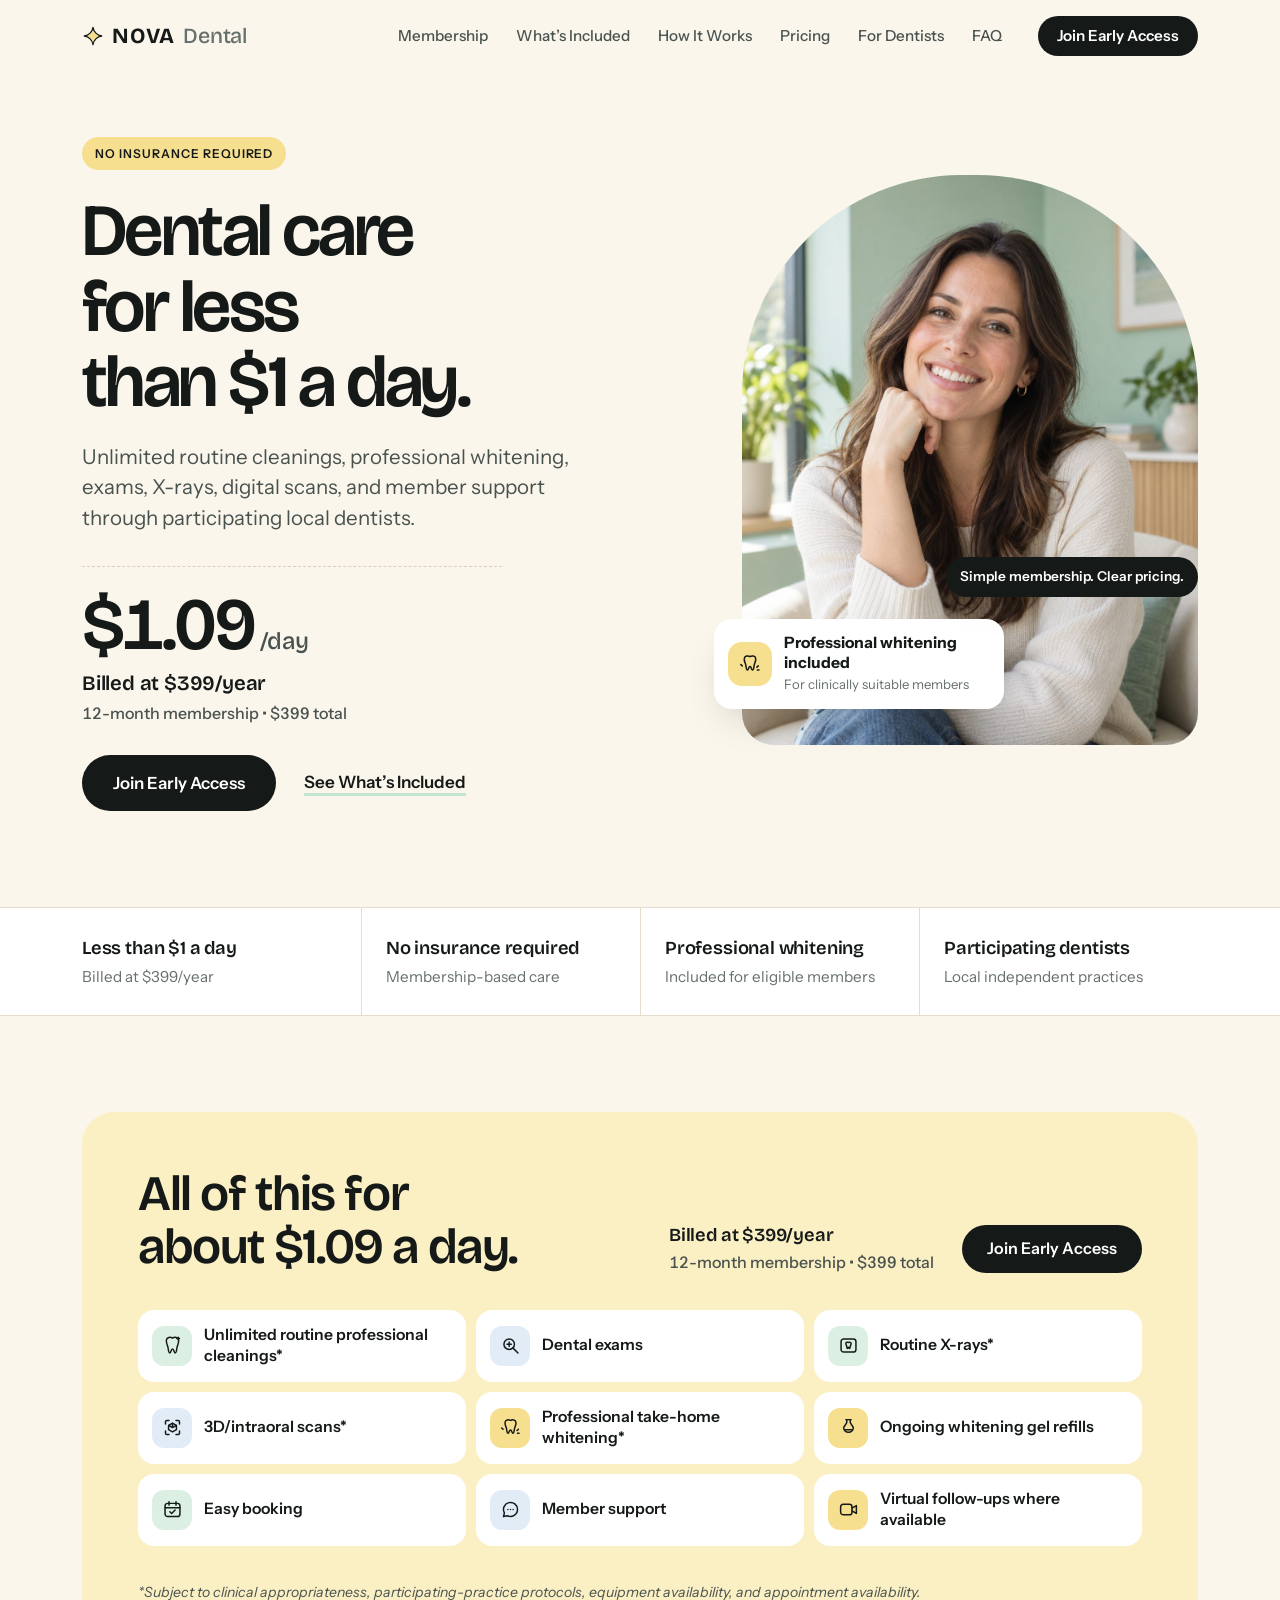
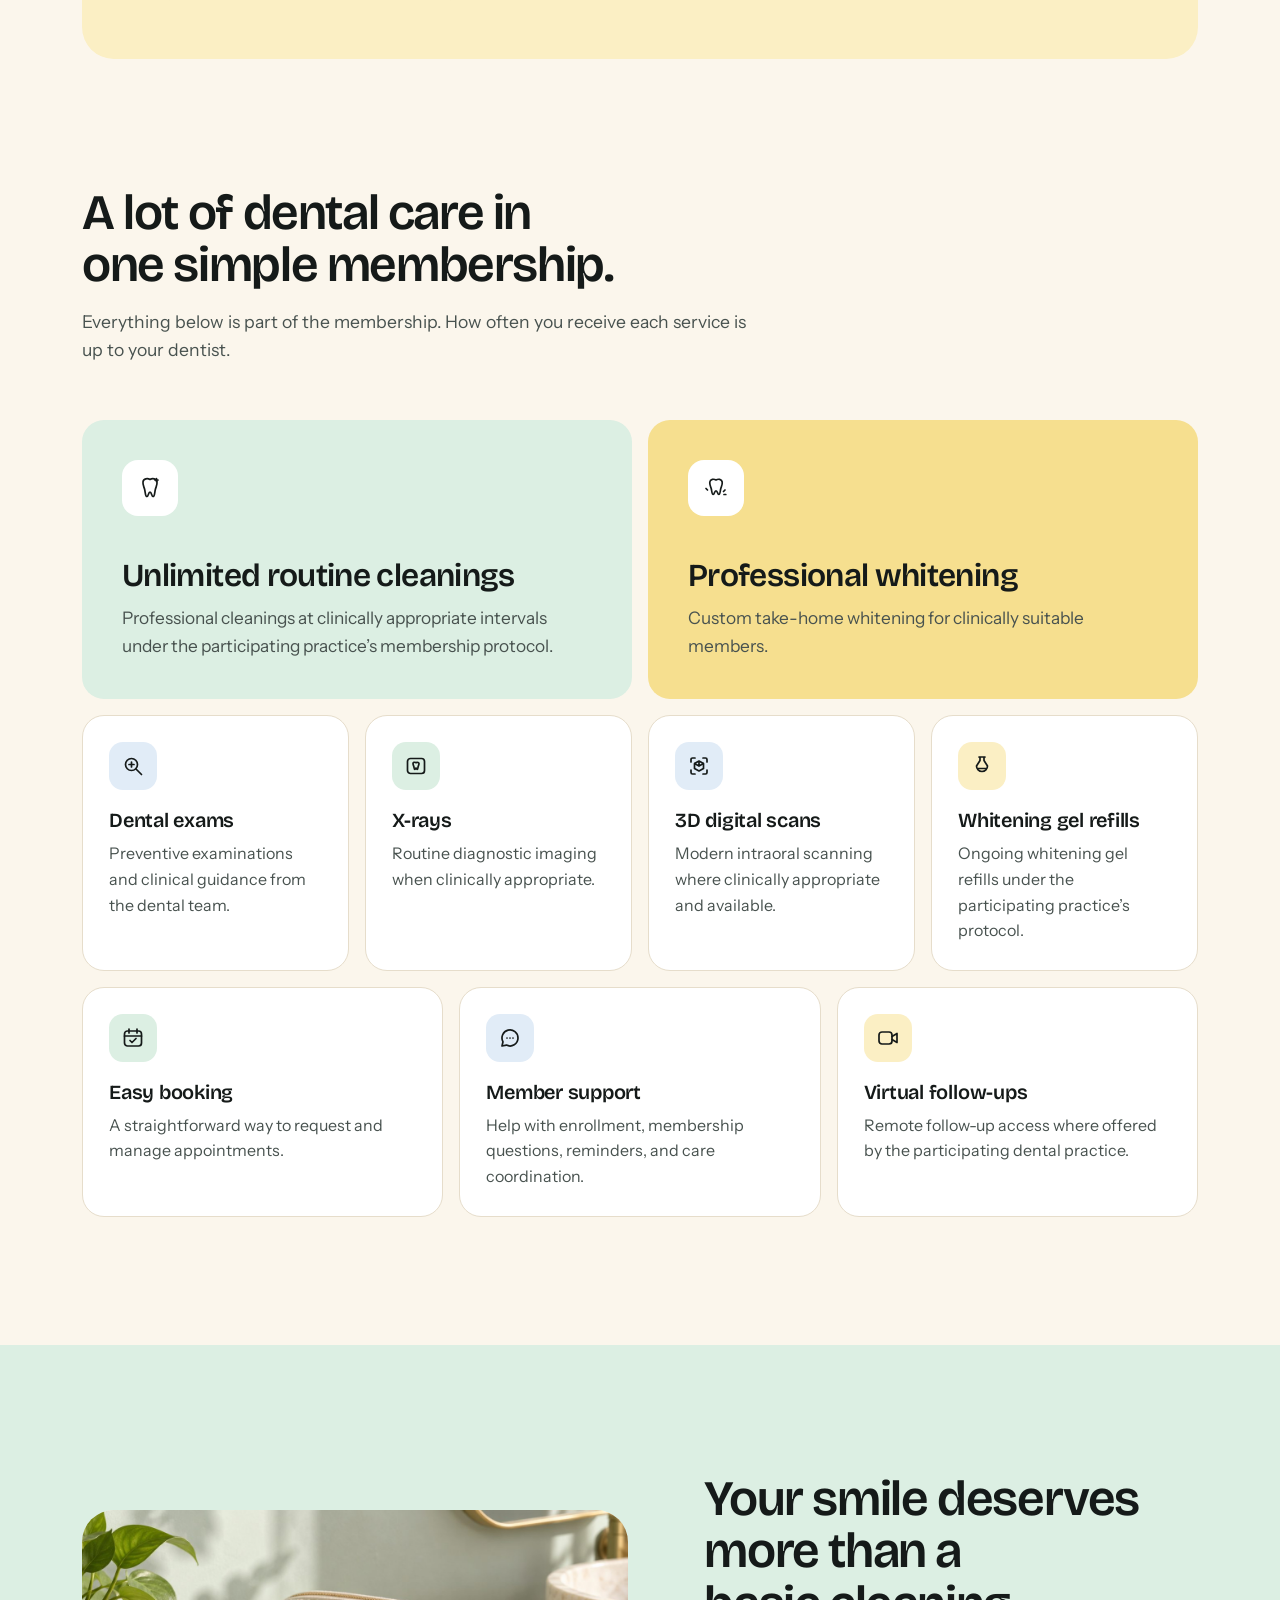
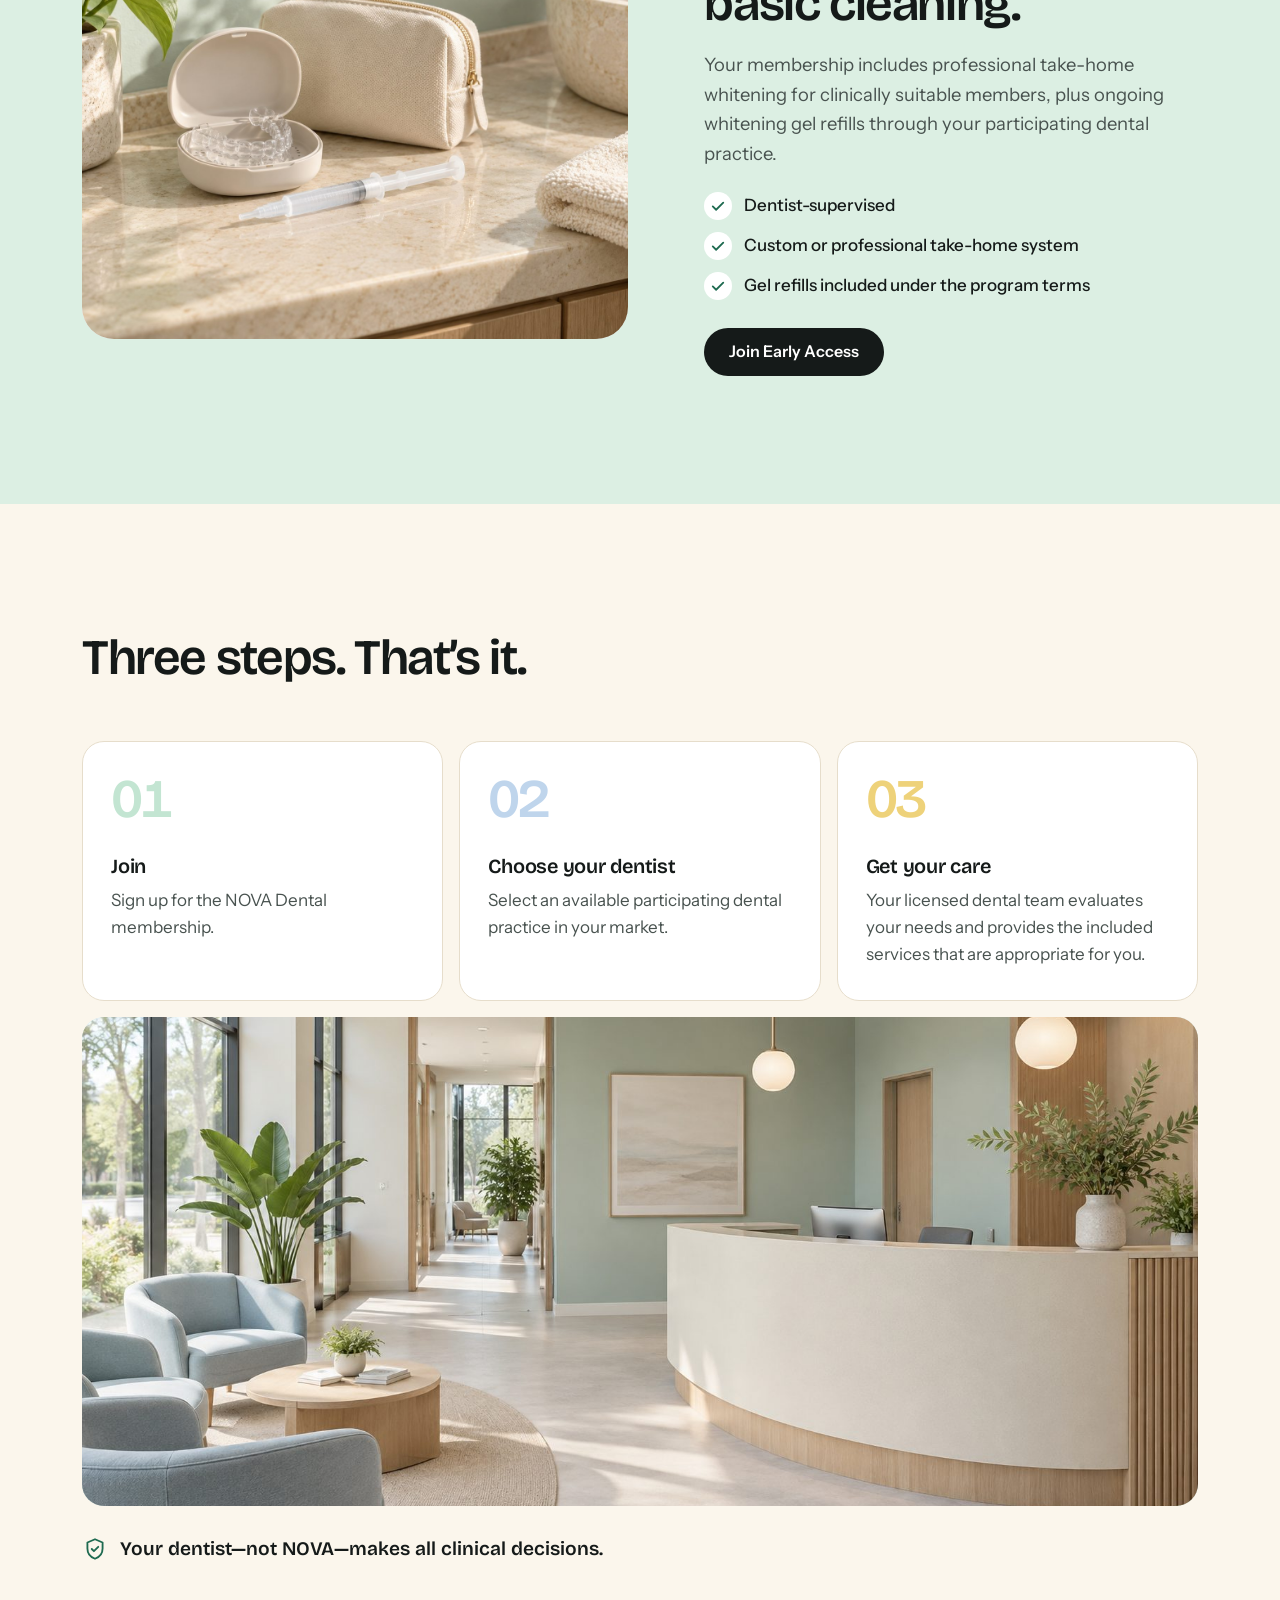
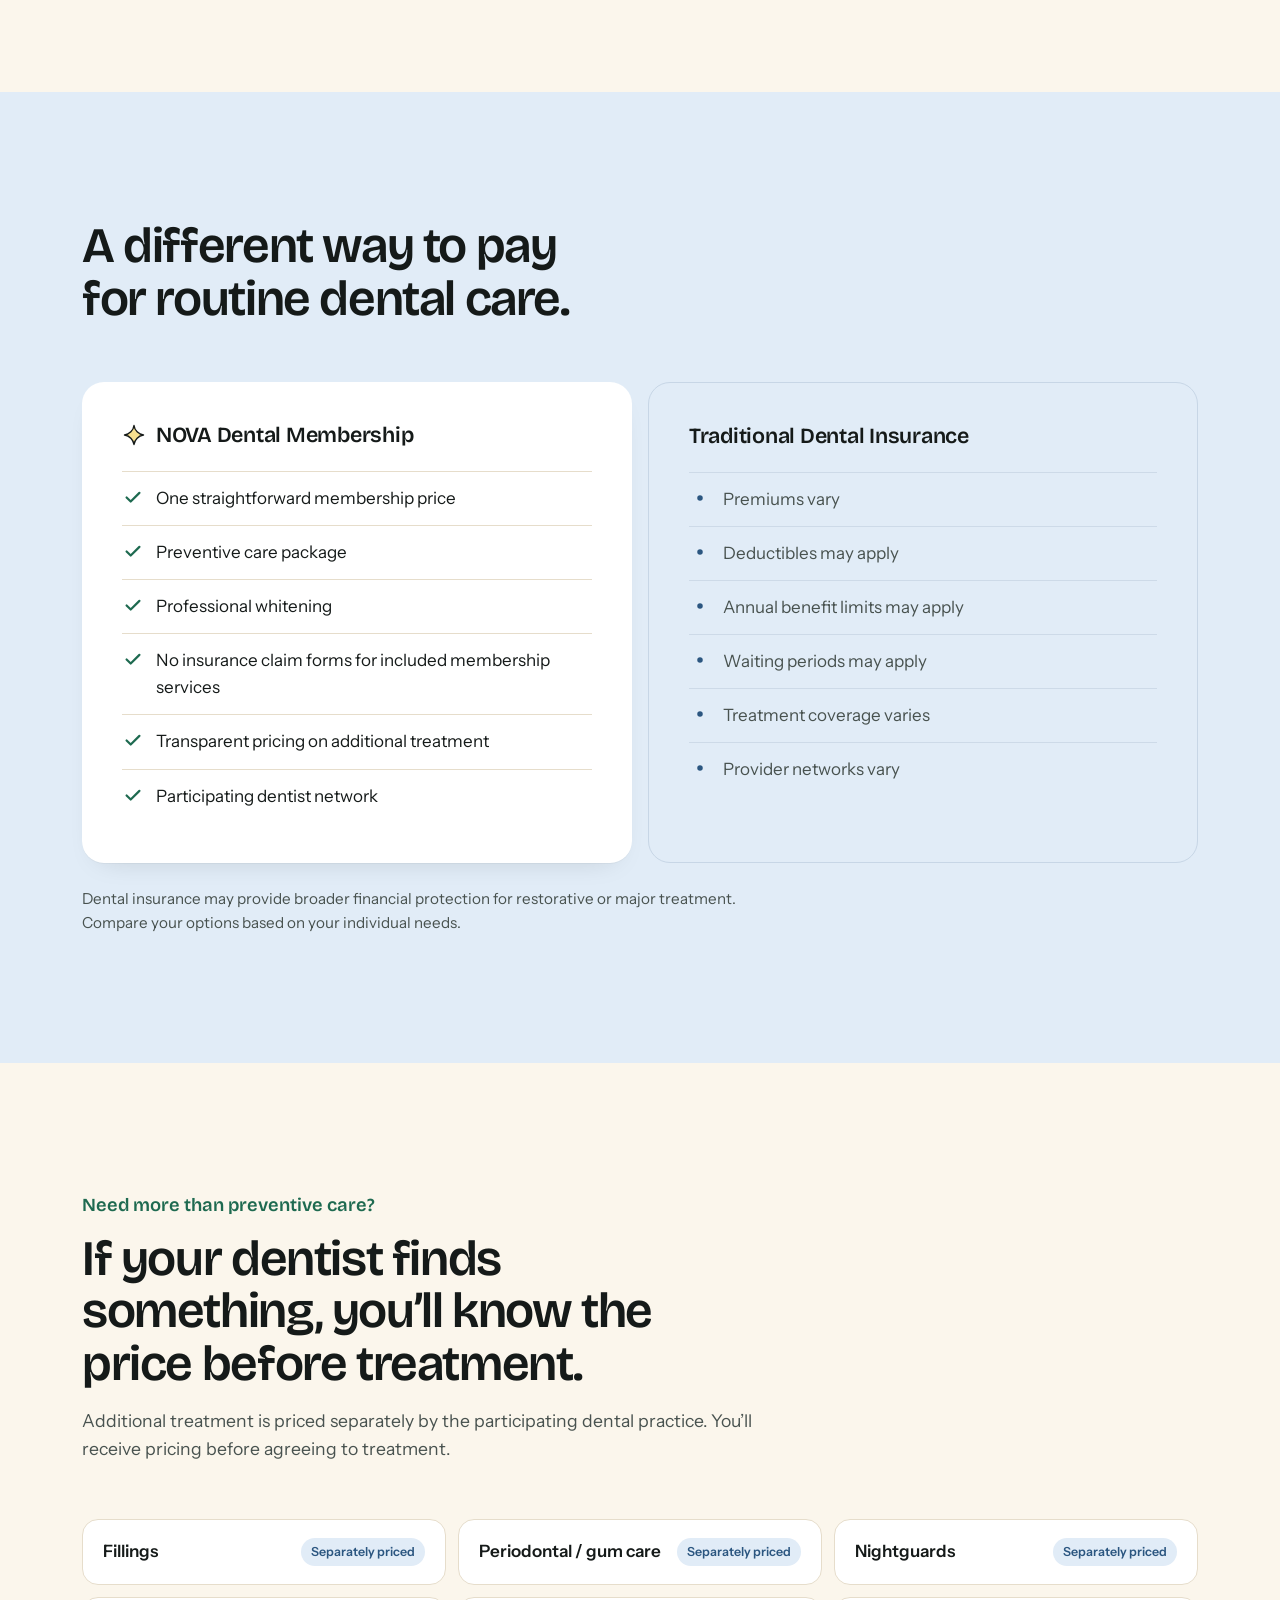
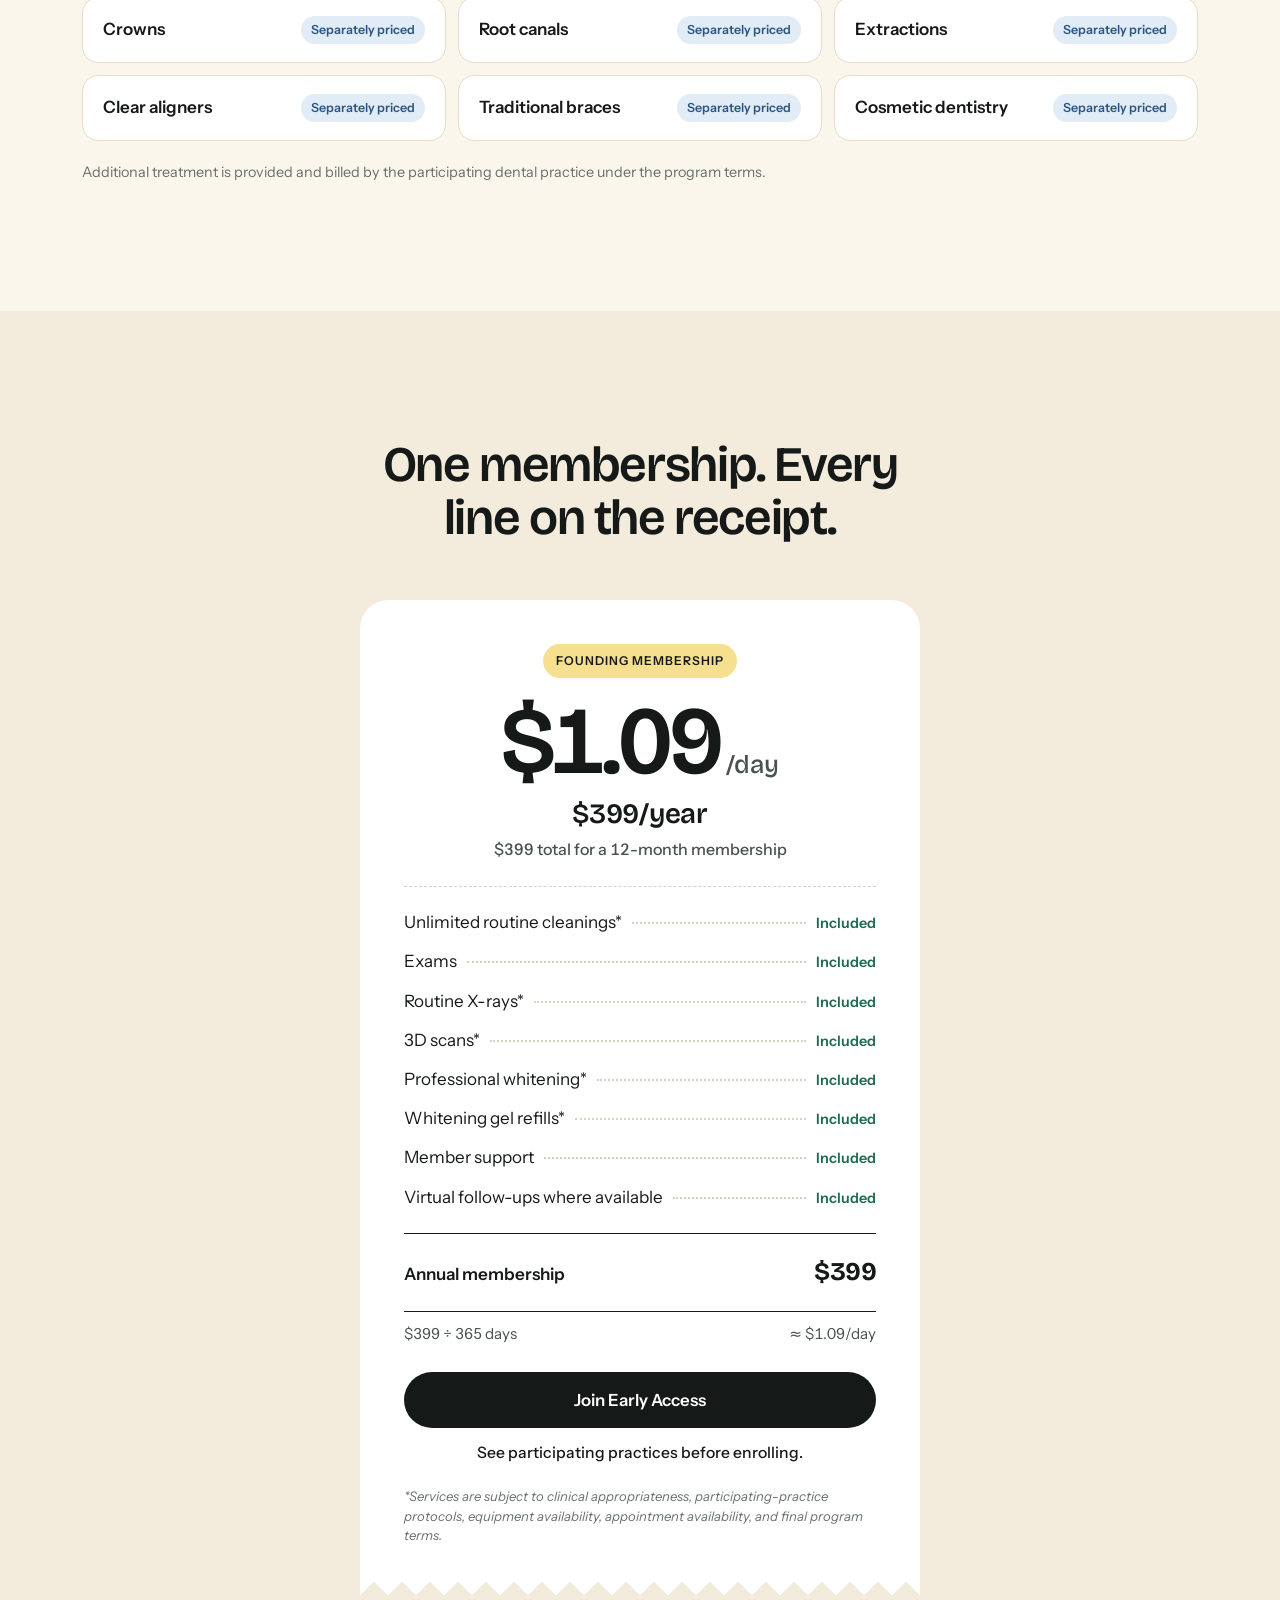
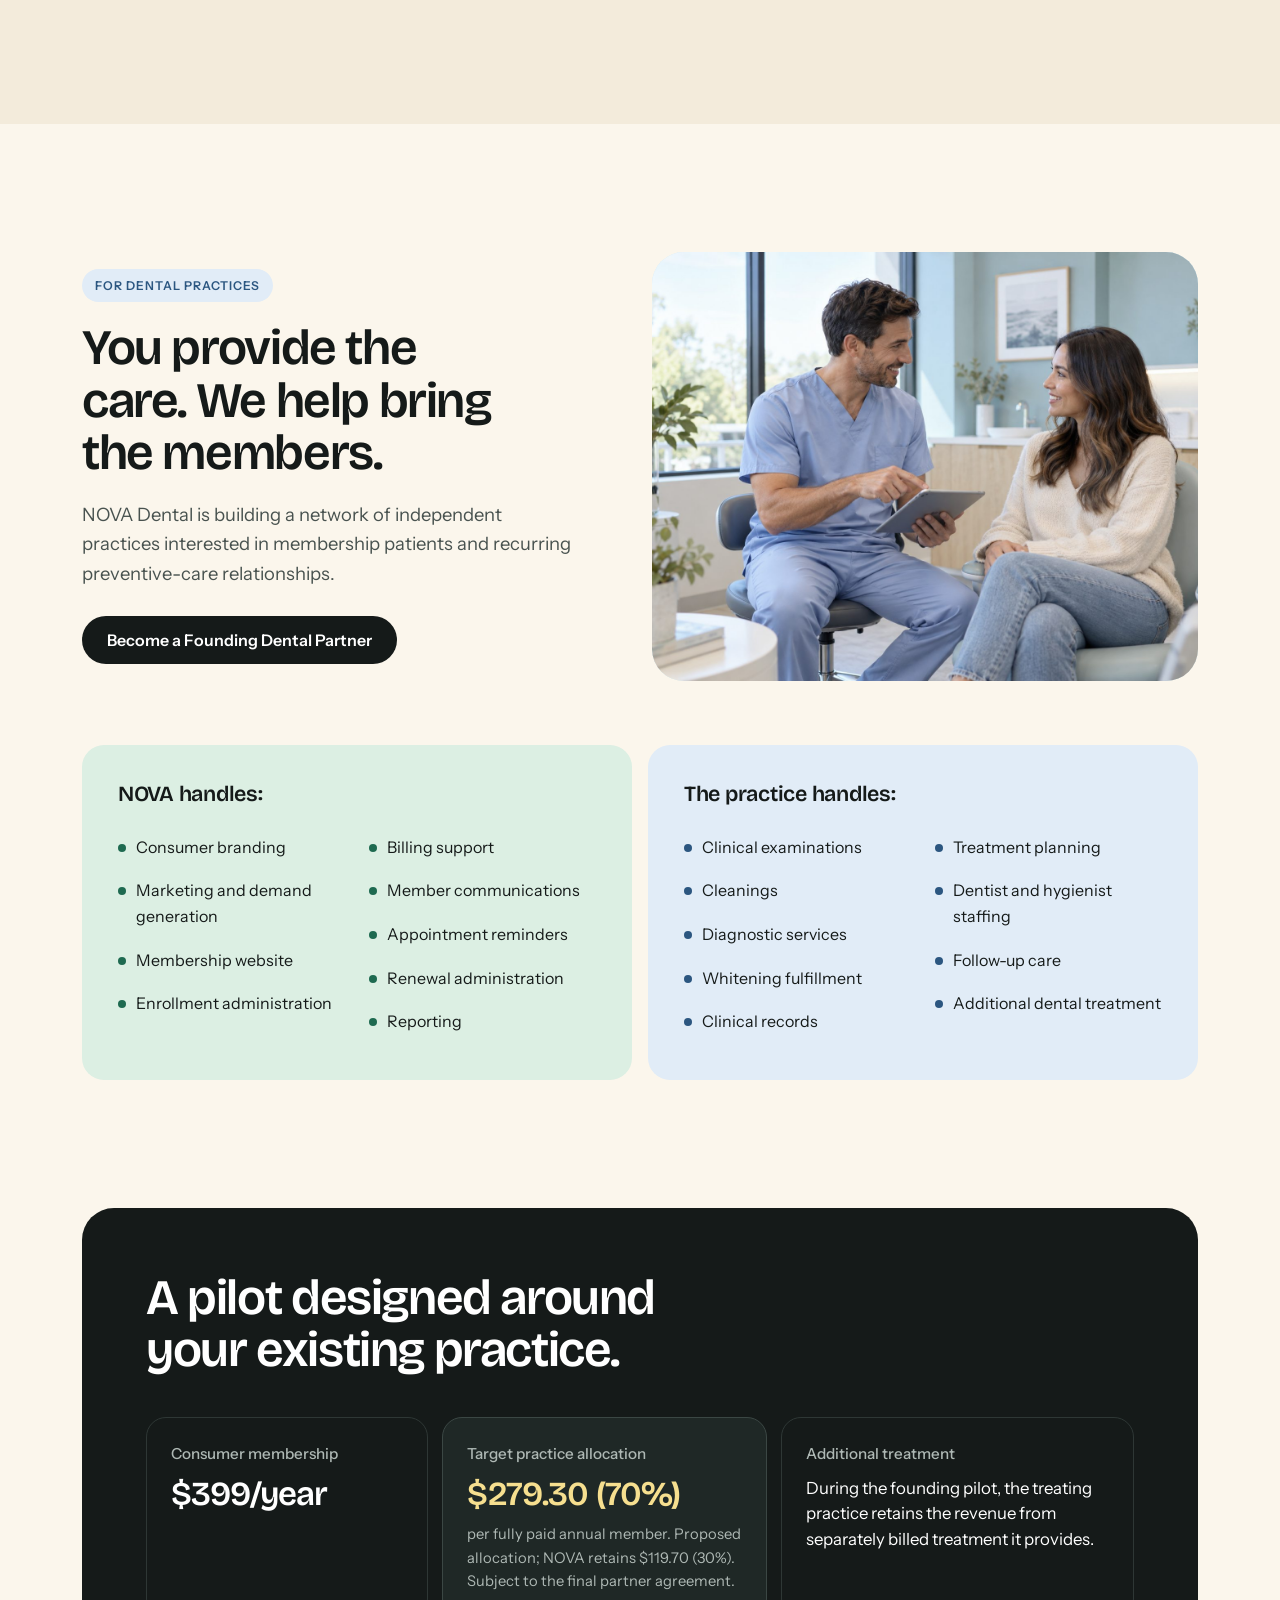
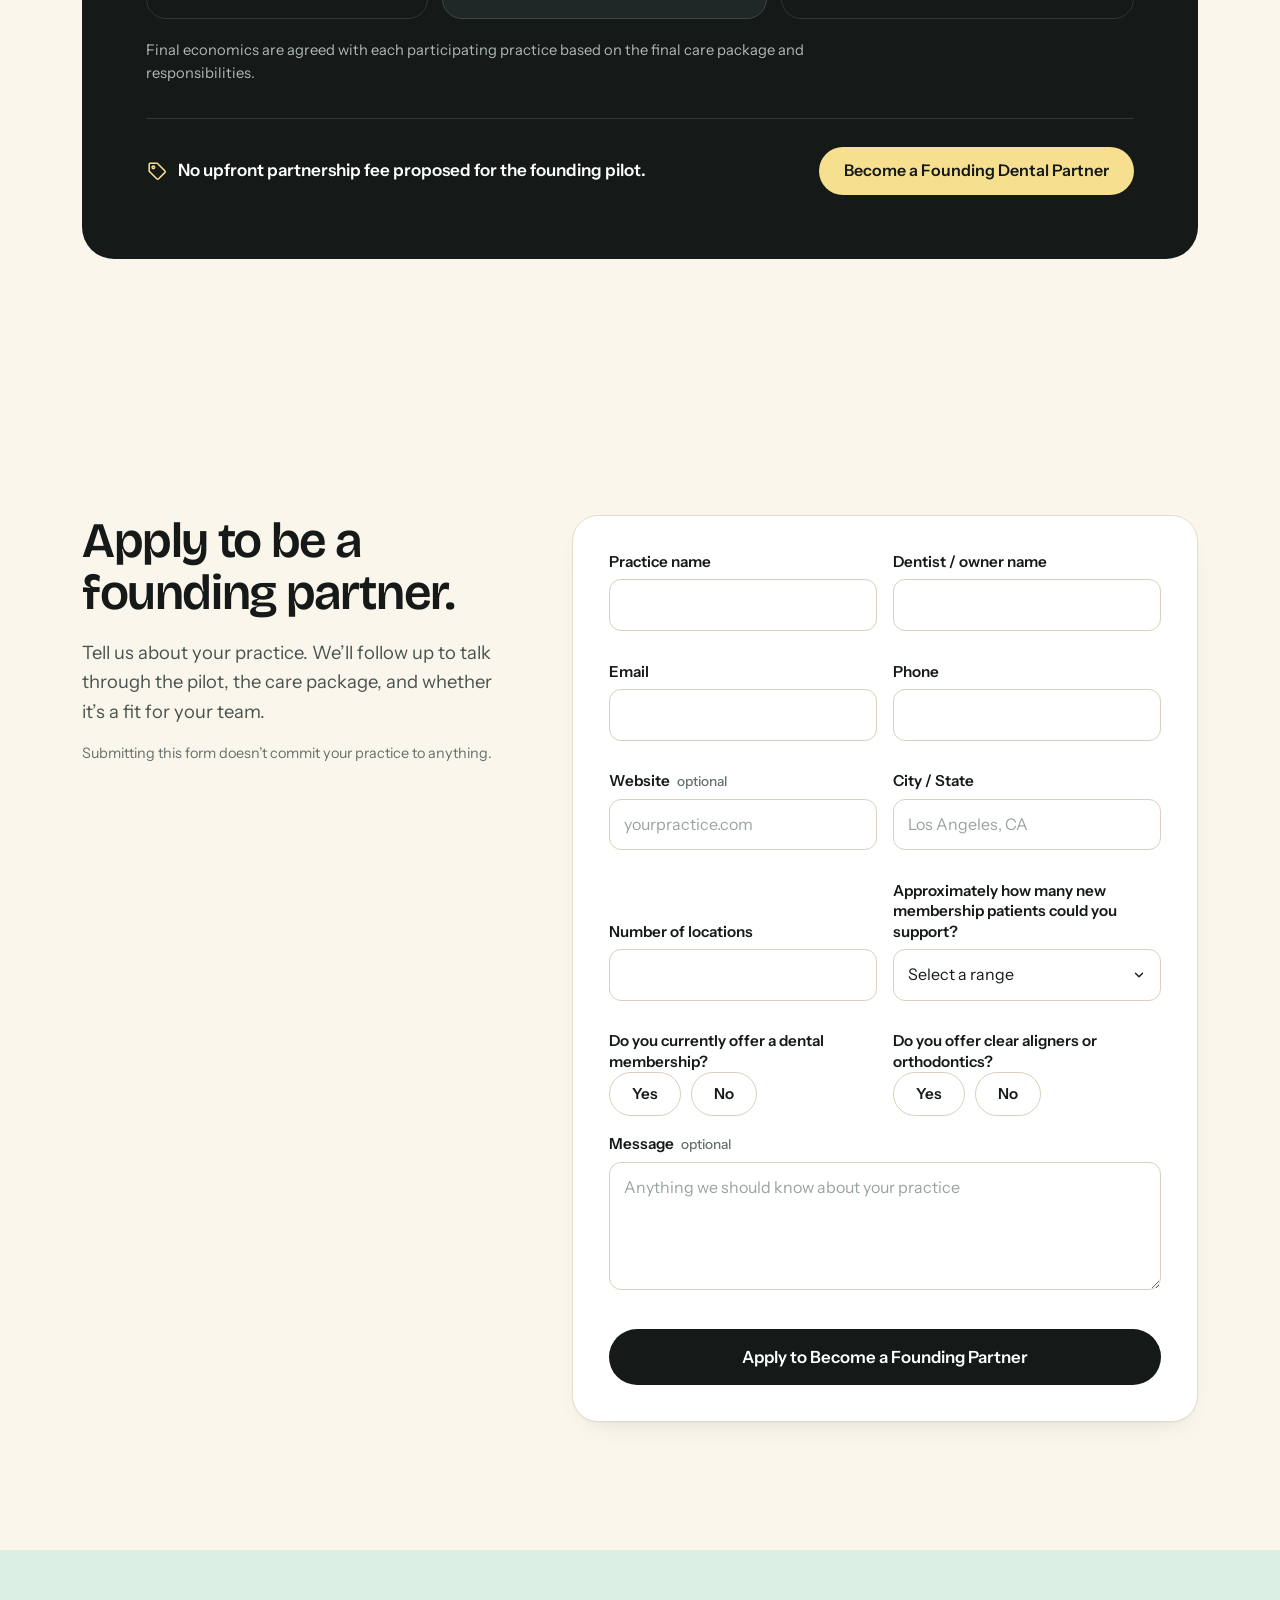
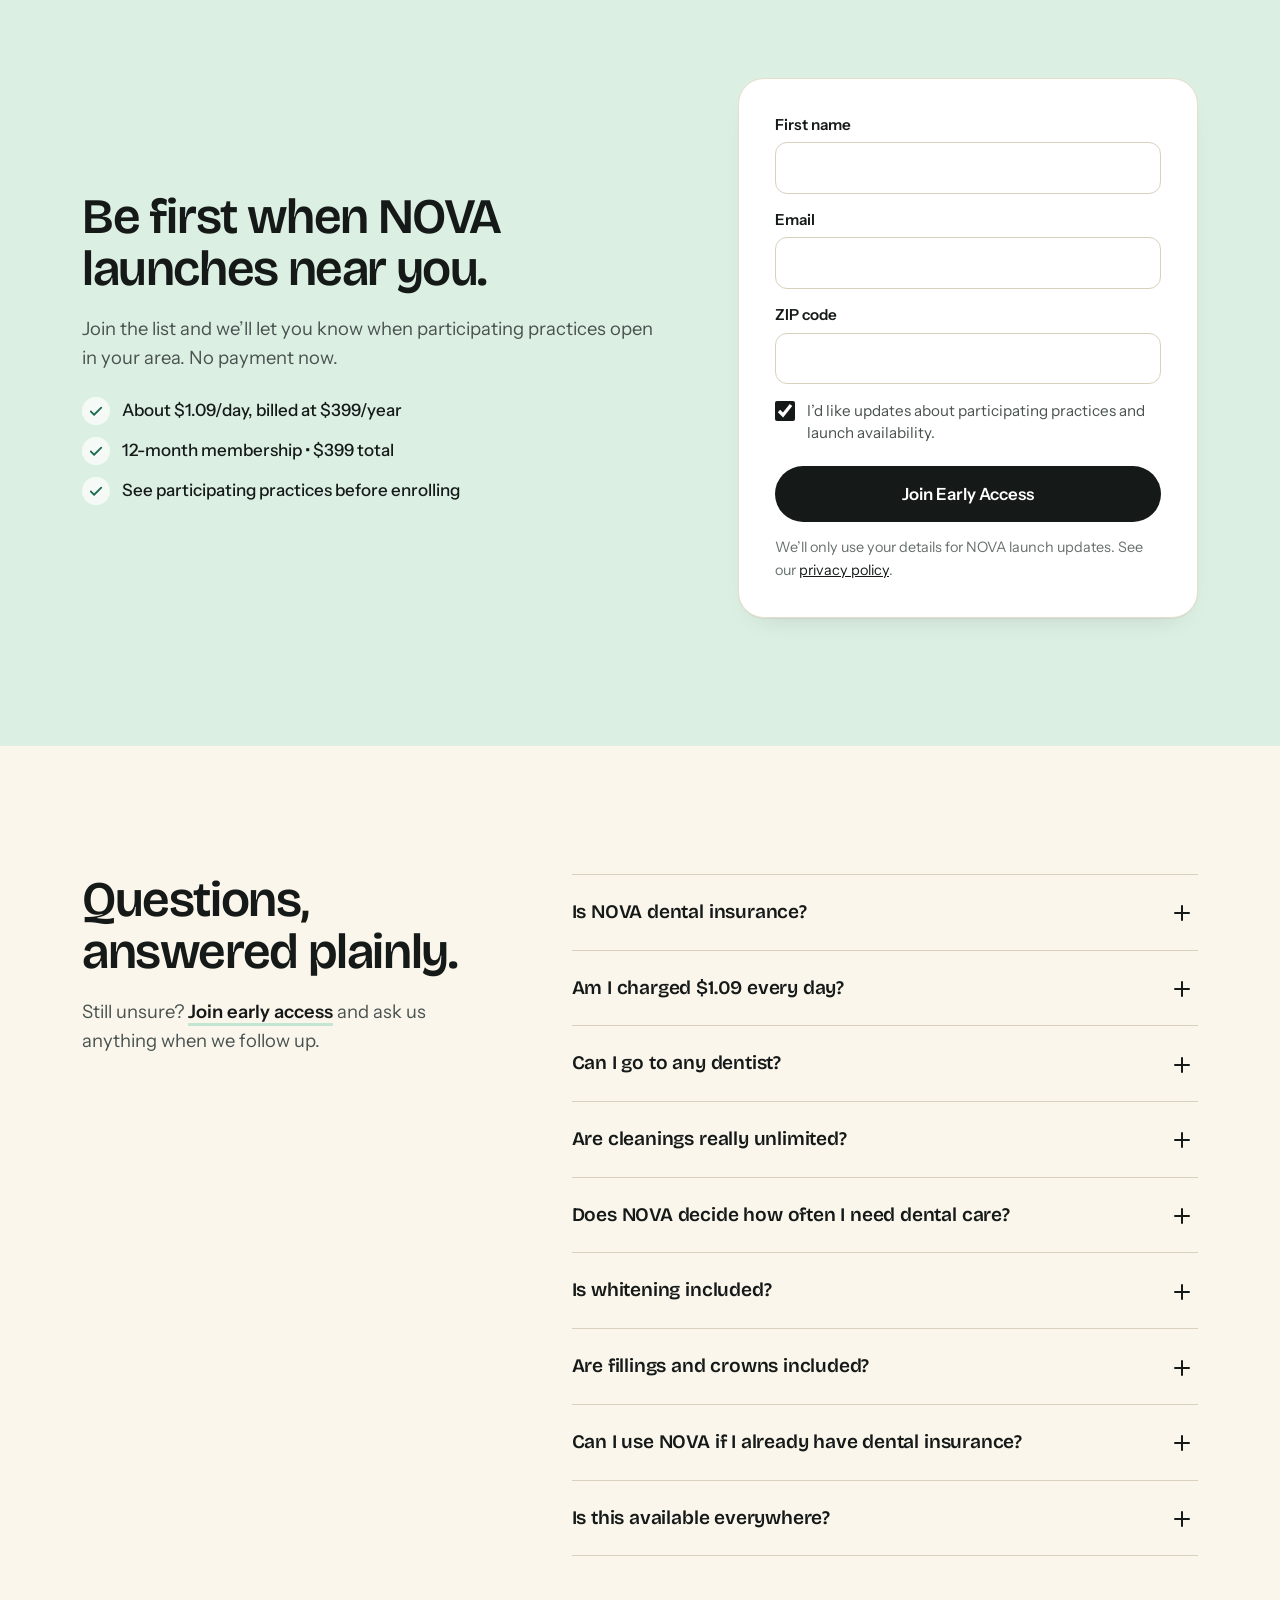
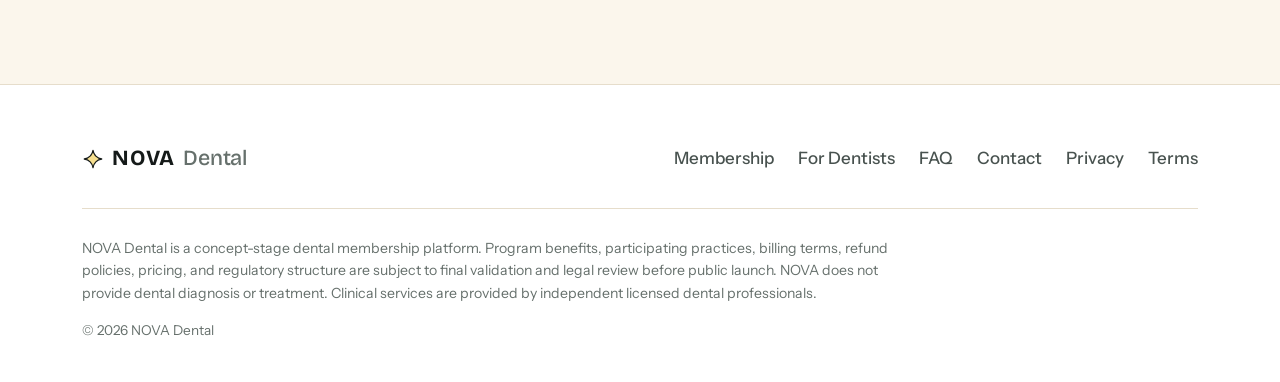
==== index.html @ 2e88d505 "Import NOVA site export with $399 annual pricing and deployment audit" ====
<!doctype html><html><head><meta charset=utf8><meta name=viewport content="width=device-width,initial-scale=1,viewport-fit=cover"><style>:root{color-scheme:light;box-sizing:border-box;padding-top:env(safe-area-inset-top,0px);padding-bottom:env(safe-area-inset-bottom,0px)}html{scroll-padding-top:env(safe-area-inset-top,0px)}body{margin:0;padding:0;font:14px -apple-system,BlinkMacSystemFont,sans-serif;background:#fff;color:#000}img{max-width:100%}[hidden]:not([hidden=until-found i]){display:none!important}</style></head><body>
<title>NOVA Dental</title>
<link rel="preconnect" href="https://fonts.googleapis.com" />
<link rel="preconnect" href="https://fonts.gstatic.com" crossorigin />
<link href="https://fonts.googleapis.com/css2?family=Bricolage+Grotesque:opsz,wght@12..96,500;12..96,600;12..96,700&family=Instrument+Sans:wght@400;500;600&display=swap" rel="stylesheet" />
<style>
/* =========================================================
   NOVA Dental — styles
   Palette: mint, cream, pale blue, butter accent, near-black ink
   Type: Bricolage Grotesque (display) + Instrument Sans (body)
   ========================================================= */

:root {
  --mint: #DCEFE3;
  --mint-2: #C3E5D2;
  --mint-ink: #1E6A50;        /* accessible mint for text/icons */
  --cream: #FBF6EC;
  --cream-2: #F3EBDB;
  --blue: #E1ECF7;
  --blue-ink: #2B5680;
  --butter: #F6DF8F;
  --butter-2: #FBEFC4;
  --ink: #151A19;
  --ink-2: #48524F;           /* body copy, ~7:1 on cream */
  --ink-3: #66706C;           /* fine print, ~4.9:1 on cream */
  --line: #E6DDCB;
  --line-2: #D9D0BD;
  --white: #FFFFFF;
  --danger: #A8321E;

  --font-display: "Bricolage Grotesque", "Inter Display", ui-sans-serif, system-ui, -apple-system, "Segoe UI", sans-serif;
  --font-body: "Instrument Sans", "Inter", ui-sans-serif, system-ui, -apple-system, "Segoe UI", sans-serif;

  --r-media: 32px;
  --r-card: 22px;
  --r-field: 12px;
  --shadow-float: 0 18px 40px -18px rgba(21, 26, 25, .28);
  --shadow-card: 0 1px 0 rgba(21, 26, 25, .04), 0 12px 30px -20px rgba(21, 26, 25, .22);

  --container: 1180px;
  --gutter: clamp(16px, 4vw, 32px);
  --header-h: 72px;
  --section-y: clamp(72px, 10vw, 128px);
}

/* ---------- Reset / base ---------- */
*, *::before, *::after { box-sizing: border-box; }
html {
  -webkit-text-size-adjust: 100%;
  scroll-behavior: smooth;
  scroll-padding-top: calc(var(--header-h) + 12px);
}
body {
  margin: 0;
  font-family: var(--font-body);
  font-size: 1.0625rem;
  line-height: 1.6;
  color: var(--ink-2);
  background: var(--cream);
  text-rendering: optimizeLegibility;
  -webkit-font-smoothing: antialiased;
  overflow-x: hidden;
}
img, svg { display: block; max-width: 100%; }
h1, h2, h3 { color: var(--ink); margin: 0; }
p, ul, ol, dl, dd, figure { margin: 0; }
ul, ol { padding: 0; list-style: none; }
a { color: inherit; }
button, input, select, textarea { font: inherit; color: inherit; }
:focus-visible { outline: 3px solid var(--blue-ink); outline-offset: 3px; border-radius: 6px; }

.sr-only {
  position: absolute !important; width: 1px; height: 1px; padding: 0; margin: -1px;
  overflow: hidden; clip: rect(0 0 0 0); white-space: nowrap; border: 0;
}
.skip-link {
  position: absolute; left: 16px; top: -60px; z-index: 100;
  background: var(--ink); color: var(--white); padding: 10px 16px; border-radius: 10px; text-decoration: none;
}
.skip-link:focus { top: 12px; }

.container { width: 100%; max-width: var(--container); margin-inline: auto; padding-inline: var(--gutter); }
.icon { width: 22px; height: 22px; fill: none; stroke: currentColor; stroke-width: 1.7; stroke-linecap: round; stroke-linejoin: round; flex: none; }

/* ---------- Type scale (1.25 ratio, display tightened) ---------- */
.display {
  font-family: var(--font-display);
  font-weight: 600;
  font-size: clamp(2.6rem, 6.2vw, 4.6rem);
  line-height: 1.02;
  letter-spacing: -0.035em;
  font-variation-settings: "opsz" 96;
}
.h2 {
  font-family: var(--font-display);
  font-weight: 600;
  font-size: clamp(2rem, 4.2vw, 3.1rem);
  line-height: 1.06;
  letter-spacing: -0.028em;
  text-wrap: balance;
  max-width: 20ch;
}
h3 {
  font-family: var(--font-display);
  font-weight: 600;
  font-size: 1.25rem;
  line-height: 1.25;
  letter-spacing: -0.012em;
}
.lede { font-size: clamp(1.125rem, 1.6vw, 1.3rem); line-height: 1.5; max-width: 36ch; color: var(--ink-2); }
.body-lg { font-size: 1.15rem; line-height: 1.6; max-width: 52ch; }
.fine { font-size: .9rem; color: var(--ink-3); line-height: 1.55; }
.fine a { color: var(--ink); }
.kicker { font-family: var(--font-display); font-weight: 600; font-size: 1.15rem; color: var(--mint-ink); margin-bottom: 12px; }

/* ---------- Badges ---------- */
.badge {
  display: inline-flex; align-items: center;
  font-size: .76rem; font-weight: 600; letter-spacing: .08em;
  padding: 7px 13px; border-radius: 999px;
  color: var(--ink);
}
.badge-butter { background: var(--butter); }
.badge-blue { background: var(--blue); color: var(--blue-ink); }

/* ---------- Buttons ---------- */
.btn {
  --btn-bg: var(--ink); --btn-fg: var(--white);
  display: inline-flex; align-items: center; justify-content: center; gap: 8px;
  min-height: 48px; padding: 12px 24px;
  border-radius: 999px; border: 1.5px solid transparent;
  background: var(--btn-bg); color: var(--btn-fg);
  font-weight: 600; font-size: 1rem; line-height: 1.2; text-decoration: none; text-align: center;
  cursor: pointer;
  transition: transform .18s ease, background-color .18s ease, box-shadow .18s ease, color .18s ease;
}
.btn:hover { transform: translateY(-1px); box-shadow: 0 10px 22px -12px rgba(21, 26, 25, .55); }
.btn:active { transform: translateY(0); box-shadow: none; }
.btn-primary:hover { --btn-bg: #26302E; }
.btn-butter { --btn-bg: var(--butter); --btn-fg: var(--ink); }
.btn-butter:hover { --btn-bg: #F9E7A9; }
.btn-ghost { --btn-bg: transparent; --btn-fg: var(--ink); border-color: var(--line-2); }
.btn-ghost:hover { --btn-bg: var(--white); }
.btn-sm { min-height: 40px; padding: 8px 18px; font-size: .95rem; }
.btn-lg { min-height: 56px; padding: 14px 30px; font-size: 1.05rem; }
.btn-block { width: 100%; }
.btn[disabled] { opacity: .6; cursor: progress; transform: none; box-shadow: none; }

.text-link {
  color: var(--ink); font-weight: 600; text-decoration: underline;
  text-decoration-color: var(--mint-2); text-decoration-thickness: 3px; text-underline-offset: 5px;
  transition: text-decoration-color .18s ease;
}
.text-link:hover { text-decoration-color: var(--ink); }

/* ---------- Header / nav ---------- */
.site-header {
  position: sticky; top: 0; z-index: 50;
  background: rgba(251, 246, 236, .86);
  -webkit-backdrop-filter: saturate(140%) blur(14px);
  backdrop-filter: saturate(140%) blur(14px);
  border-bottom: 1px solid transparent;
  transition: border-color .2s ease, background-color .2s ease;
}
.site-header.is-scrolled { border-bottom-color: var(--line); background: rgba(251, 246, 236, .95); }
.nav { display: flex; align-items: center; gap: 24px; height: var(--header-h); }

.logo { display: inline-flex; align-items: center; gap: 8px; text-decoration: none; color: var(--ink); }
.logo-mark { width: 22px; height: 22px; fill: var(--butter); stroke: var(--ink); stroke-width: 1.4; stroke-linejoin: round; }
.logo-word { font-family: var(--font-display); font-weight: 700; font-size: 1.35rem; letter-spacing: .06em; }
.logo-sub { font-family: var(--font-display); font-weight: 500; font-size: 1.35rem; color: var(--ink-3); letter-spacing: -.01em; }

.nav-links { display: flex; gap: 4px; margin-left: auto; }
.nav-links a {
  text-decoration: none; font-size: .95rem; font-weight: 500; color: var(--ink-2);
  padding: 8px 12px; border-radius: 999px;
  transition: background-color .16s ease, color .16s ease;
}
.nav-links a:hover { background: var(--cream-2); color: var(--ink); }
.nav-links a.is-active { color: var(--ink); background: var(--mint); }
.nav-actions { display: flex; align-items: center; gap: 10px; }

.menu-toggle {
  display: none; width: 44px; height: 44px; border-radius: 999px;
  border: 1.5px solid var(--line-2); background: var(--white);
  align-items: center; justify-content: center; cursor: pointer; color: var(--ink);
}
.mobile-menu { border-top: 1px solid var(--line); background: var(--cream); }
.mobile-menu nav { display: flex; flex-direction: column; padding-block: 12px 24px; }
.mobile-menu nav > a {
  text-decoration: none; color: var(--ink);
  font-family: var(--font-display); font-weight: 600; font-size: 1.4rem; letter-spacing: -.01em;
  padding: 12px 0; border-bottom: 1px solid var(--line);
}
.mobile-menu-ctas { display: grid; gap: 10px; margin-top: 20px; }

@media (max-width: 1080px) {
  .nav-links { display: none; }
  .nav-actions { margin-left: auto; }
  .menu-toggle { display: inline-flex; }
}
@media (min-width: 1081px) { .mobile-menu { display: none !important; } }
.nav-actions .btn-sm { white-space: nowrap; }
@media (max-width: 480px) {
  .logo-word, .logo-sub { font-size: 1.15rem; }
  .logo-mark { width: 18px; height: 18px; }
  .nav { gap: 12px; }
  .nav-actions .btn-sm { padding-inline: 14px; font-size: .9rem; }
  .receipt-lines { font-size: .98rem; }
}
@media (max-width: 360px) { .nav-actions .btn-sm { display: none; } }

/* ---------- Sections ---------- */
.section { padding-block: var(--section-y); }
.section-tight { padding-block: 0 var(--section-y); }
.section-mint { background: var(--mint); }
.section-blue { background: var(--blue); }
.section-cream { background: var(--cream-2); }
.section-head { margin-bottom: clamp(36px, 5vw, 56px); }
.section-head.center { text-align: center; }
.section-head.center .h2 { margin-inline: auto; }
.section-sub { margin-top: 16px; font-size: 1.1rem; max-width: 56ch; }

/* ---------- Hero ---------- */
.hero { padding-block: clamp(28px, 5vw, 64px) clamp(56px, 8vw, 96px); }
.hero-grid { display: grid; grid-template-columns: 1.08fr .92fr; gap: clamp(32px, 5vw, 72px); align-items: center; }
.hero-copy .badge { margin-bottom: 24px; }
.hero-copy .display { max-width: 11.5ch; text-wrap: balance; }
.hero-copy .lede { margin-top: 22px; }

.hero-price { margin-top: 32px; padding-top: 24px; border-top: 1.5px dashed var(--line-2); max-width: 420px; }
.hero-price .price-per { font-size: 1.5rem; }
.price-line, .receipt-price { display: flex; align-items: baseline; gap: 6px; color: var(--ink); }
.price-num {
  font-family: var(--font-display); font-weight: 600;
  font-size: clamp(3.4rem, 7vw, 4.6rem); line-height: .95; letter-spacing: -.04em;
  font-variant-numeric: tabular-nums;
}
.price-per { font-family: var(--font-display); font-weight: 500; font-size: 1.25rem; color: var(--ink-2); }

/* Pricing stack: $1.09/day hook with billing terms always directly beneath.
   Disclosure sizes have floors so they never become fine print. */
.price-stack { display: flex; flex-direction: column; gap: 6px; }
.price-stack .price-line, .price-stack .receipt-price { margin-bottom: 4px; }
.price-billed {
  font-family: var(--font-display); font-weight: 600; color: var(--ink);
  font-size: clamp(1.15rem, 1.6vw, 1.3rem); letter-spacing: -.01em; line-height: 1.25;
  font-variant-numeric: tabular-nums;
}
.price-term { font-weight: 500; color: var(--ink-2); font-size: 1rem; line-height: 1.4; font-variant-numeric: tabular-nums; }
.price-stack-compact { gap: 4px; }
.price-stack-compact .price-billed { font-size: 1.15rem; }

.hero-ctas { display: flex; align-items: center; flex-wrap: wrap; gap: 14px 28px; margin-top: 30px; }

.hero-media { position: relative; padding: 0 0 28px 28px; }
.media { position: relative; overflow: hidden; border-radius: var(--r-media); background: var(--mint); isolation: isolate; }
.media img { position: absolute; inset: 0; width: 100%; height: 100%; object-fit: cover; z-index: 1; }
.media-hero { aspect-ratio: 4 / 5; border-radius: 220px 220px var(--r-media) var(--r-media); }
.media-wide { aspect-ratio: 14 / 11; }

.ph { position: absolute; inset: 0; }
.ph svg { width: 100%; height: 100%; }
.ph-label {
  position: absolute; right: 14px; top: 14px;
  font-size: .72rem; font-weight: 500; color: var(--ink-2);
  background: rgba(255, 255, 255, .78); padding: 5px 10px; border-radius: 999px;
}
.media-hero .ph-label { top: auto; bottom: 14px; }

.float-card {
  position: absolute; left: 0; bottom: 64px; z-index: 2;
  display: flex; align-items: center; gap: 12px;
  background: var(--white); border-radius: 18px; padding: 14px 18px 14px 14px;
  box-shadow: var(--shadow-float); max-width: 290px;
}
.float-card strong { display: block; color: var(--ink); font-size: .98rem; line-height: 1.3; }
.float-card small { display: block; color: var(--ink-3); font-size: .82rem; }
.float-icon { display: grid; place-items: center; width: 44px; height: 44px; border-radius: 14px; background: var(--butter); color: var(--ink); flex: none; }
.float-label {
  position: absolute; right: 18px; top: 22%; z-index: 2;
  background: var(--ink); color: var(--white);
  font-size: .85rem; font-weight: 600; padding: 9px 14px; border-radius: 999px;
  box-shadow: var(--shadow-float);
}

/* Single orchestrated load moment (hero only) */
@media (prefers-reduced-motion: no-preference) {
  .js .hero-media .media { animation: rise 900ms cubic-bezier(.2, .7, .2, 1) both; }
  .js .float-card { animation: rise 700ms 380ms cubic-bezier(.2, .7, .2, 1) both; }
  .js .float-label { animation: rise 700ms 560ms cubic-bezier(.2, .7, .2, 1) both; }
}
@keyframes rise { from { opacity: 0; transform: translateY(18px); } to { opacity: 1; transform: none; } }

@media (max-width: 900px) {
  .hero-grid { grid-template-columns: 1fr; }
  .hero-copy .display { max-width: 14ch; }
  .hero-media { max-width: 520px; width: 100%; margin-inline: auto; padding: 0 0 24px 16px; }
}

/* ---------- Trust strip ---------- */
.trust { border-block: 1px solid var(--line); background: var(--white); }
.trust-list { display: grid; grid-template-columns: repeat(4, 1fr); }
.trust-list li { padding: 26px 24px; border-left: 1px solid var(--line); display: grid; gap: 2px; }
.trust-list li:first-child { border-left: 0; padding-left: 0; }
.trust-list strong { font-family: var(--font-display); font-weight: 600; font-size: 1.15rem; color: var(--ink); letter-spacing: -.01em; }
.trust-list span { font-size: .95rem; color: var(--ink-3); }
@media (max-width: 860px) {
  .trust-list { grid-template-columns: 1fr 1fr; }
  .trust-list li { padding: 20px 0 20px 18px; }
  .trust-list li:nth-child(odd) { border-left: 0; padding-left: 0; }
  .trust-list li:nth-child(n+3) { border-top: 1px solid var(--line); }
}
@media (max-width: 420px) {
  .trust-list { grid-template-columns: 1fr; }
  .trust-list li { border-left: 0; padding-left: 0; }
  .trust-list li + li { border-top: 1px solid var(--line); }
}

/* ---------- Value callout (about $1.09 a day) ---------- */
.value-section { padding-block: clamp(56px, 8vw, 96px) 0; }
.value {
  display: grid; grid-template-columns: minmax(0, 1fr); gap: clamp(24px, 3.5vw, 36px);
  background: var(--butter-2); border-radius: var(--r-media); padding: clamp(28px, 5vw, 56px);
}
.value-copy { display: flex; flex-wrap: wrap; align-items: flex-end; justify-content: space-between; gap: 20px 40px; }
.value-copy .h2 { max-width: 15ch; }
.value-price { display: flex; align-items: center; flex-wrap: wrap; gap: 16px 28px; }
.value-list { display: grid; grid-template-columns: repeat(3, minmax(0, 1fr)); gap: 10px; }
.value-list li {
  display: flex; align-items: center; gap: 12px; min-height: 72px;
  background: var(--white); border-radius: 16px; padding: 12px 14px;
  color: var(--ink); font-weight: 600; font-size: .98rem; line-height: 1.3;
}
.value-icon { display: grid; place-items: center; width: 40px; height: 40px; border-radius: 12px; flex: none; color: var(--ink); }
.value-icon .icon { width: 21px; height: 21px; }
.value-icon.tone-butter { background: var(--butter); }
.value-foot { font-size: .88rem; line-height: 1.5; color: var(--ink-2); font-style: italic; }
@media (max-width: 600px) {
  .value-copy, .value-price { flex-direction: column; align-items: flex-start; }
}
@media (max-width: 760px) {
  .value-list { grid-template-columns: repeat(2, minmax(0, 1fr)); }
  .value-list li:last-child { grid-column: 1 / -1; }
}
@media (max-width: 480px) {
  .value-list { grid-template-columns: 1fr; }
  .value-list li { min-height: 60px; }
}

/* ---------- Benefits ---------- */
/* 12-col grid: 2 features (6+6), then 4 small (3 each), then 3 small (4 each) — no orphans */
.benefits { display: grid; grid-template-columns: repeat(12, 1fr); gap: 16px; }
.benefit {
  grid-column: span 3;
  background: var(--white); border-radius: var(--r-card); padding: 26px;
  border: 1px solid var(--line);
}
.benefit h3 { margin-top: 18px; }
.benefit p { margin-top: 8px; font-size: 1rem; }
.benefit-icon { display: grid; place-items: center; width: 48px; height: 48px; border-radius: 14px; color: var(--ink); }
.benefit-icon .icon { width: 24px; height: 24px; }
.tone-mint { background: var(--mint); }
.tone-blue { background: var(--blue); }
.tone-butter { background: var(--butter-2); }

.benefit:nth-child(n+7) { grid-column: span 4; }
.benefit-feature { grid-column: span 6; border: 0; padding: clamp(28px, 4vw, 40px); min-height: 260px; display: flex; flex-direction: column; }
.benefit-feature .benefit-icon { background: var(--white); width: 56px; height: 56px; border-radius: 16px; }
.benefit-feature h3 { margin-top: auto; padding-top: 40px; font-size: clamp(1.5rem, 2.6vw, 2rem); letter-spacing: -.02em; }
.benefit-feature p { font-size: 1.08rem; max-width: 40ch; }
.benefit-feature.tone-butter { background: var(--butter); }

@media (max-width: 1080px) {
  .benefits { grid-template-columns: repeat(2, 1fr); }
  .benefit, .benefit:nth-child(n+7), .benefit-feature { grid-column: span 1; }
  .benefit:last-child { grid-column: 1 / -1; }
}
@media (max-width: 600px) {
  .benefits { grid-template-columns: 1fr; }
  .benefit:last-child { grid-column: auto; }
  .benefit-feature { min-height: 0; }
  .benefit-feature h3 { padding-top: 28px; }
}

/* ---------- Split layout ---------- */
.split { display: grid; grid-template-columns: 1.05fr .95fr; gap: clamp(32px, 6vw, 80px); align-items: center; }
.split-top { align-items: center; }
.split-copy .h2 { margin-bottom: 20px; }
.split-copy .badge { margin-bottom: 20px; }
.split-copy .btn { margin-top: 28px; }
#dentists .split { grid-template-columns: .95fr 1.05fr; }
@media (max-width: 900px) {
  .split, #dentists .split { grid-template-columns: 1fr; }
}

.ticks { display: grid; gap: 12px; margin-top: 24px; }
.ticks li { display: flex; align-items: center; gap: 12px; color: var(--ink); font-weight: 500; }
.ticks .icon { width: 28px; height: 28px; padding: 5px; border-radius: 999px; background: var(--white); color: var(--mint-ink); stroke-width: 2.4; }
.ticks-compact .icon { background: rgba(255, 255, 255, .7); }

/* ---------- Steps ---------- */
.steps { display: grid; grid-template-columns: repeat(3, 1fr); gap: 16px; counter-reset: none; }
.step { position: relative; background: var(--white); border: 1px solid var(--line); border-radius: var(--r-card); padding: 30px 28px 32px; }
.step-num {
  display: block; font-family: var(--font-display); font-weight: 600;
  font-size: 3.4rem; line-height: 1; letter-spacing: -.04em; color: var(--mint-2);
  margin-bottom: 28px; font-variant-numeric: tabular-nums;
}
.step:nth-child(2) .step-num { color: #BFD5EC; }
.step:nth-child(3) .step-num { color: #EED27A; }
.step p { margin-top: 8px; }
.note-strong {
  display: flex; align-items: center; gap: 12px; margin-top: 28px;
  font-family: var(--font-display); font-weight: 600; font-size: 1.2rem; color: var(--ink);
}
.note-strong .icon { color: var(--mint-ink); width: 26px; height: 26px; }
@media (max-width: 800px) { .steps { grid-template-columns: 1fr; } .step-num { margin-bottom: 18px; font-size: 2.8rem; } }

/* ---------- Comparison ---------- */
.compare { display: grid; grid-template-columns: 1fr 1fr; gap: 16px; }
.compare-col { border-radius: var(--r-card); padding: clamp(26px, 4vw, 40px); }
.compare-col h3 { display: flex; align-items: center; gap: 10px; font-size: 1.35rem; margin-bottom: 22px; }
.compare-col h3 .logo-mark { width: 24px; height: 24px; }
.compare-col ul { display: grid; gap: 0; }
.compare-col li { display: flex; align-items: flex-start; gap: 12px; padding: 13px 0; border-top: 1px solid var(--line); }
.compare-col li .icon { margin-top: 1px; }
.compare-nova { background: var(--white); box-shadow: var(--shadow-card); }
.compare-nova li { color: var(--ink); }
.compare-nova li .icon { color: var(--mint-ink); stroke-width: 2.4; }
.compare-ins { background: transparent; border: 1.5px solid #C7D6E6; }
.compare-ins li { border-top-color: #CDDAE8; }
.compare-ins li .icon { color: var(--blue-ink); fill: currentColor; stroke: none; }
.disclaimer { margin-top: 24px; font-size: .95rem; color: var(--ink-2); max-width: 70ch; }
@media (max-width: 760px) { .compare { grid-template-columns: 1fr; } }

/* ---------- Additional treatment ---------- */
.treatments { display: grid; grid-template-columns: repeat(3, 1fr); gap: 12px; }
.treatments li {
  display: flex; align-items: center; justify-content: space-between; gap: 12px;
  background: var(--white); border: 1px solid var(--line); border-radius: 16px;
  padding: 18px 20px; color: var(--ink); font-weight: 600;
}
.treatments em {
  font-style: normal; font-size: .78rem; font-weight: 600; white-space: nowrap;
  color: var(--blue-ink); background: var(--blue); padding: 4px 10px; border-radius: 999px;
}
#additional-care .fine { margin-top: 20px; }
@media (max-width: 900px) { .treatments { grid-template-columns: 1fr 1fr; } }
@media (max-width: 560px) { .treatments { grid-template-columns: 1fr; } }

/* ---------- Pricing receipt (the signature element) ---------- */
.receipt {
  --notch: 14px;
  position: relative; max-width: 560px; margin-inline: auto;
  background: var(--white);
  border-radius: 28px 28px 0 0;
  padding: clamp(28px, 5vw, 44px) clamp(22px, 5vw, 44px) 36px;
  box-shadow: 0 30px 60px -36px rgba(21, 26, 25, .45);
  /* zig-zag tear at the bottom */
  -webkit-mask: linear-gradient(#000 0 0) top / 100% calc(100% - var(--notch)) no-repeat,
                conic-gradient(from -45deg at bottom, #0000, #000 1deg 89deg, #0000 90deg) bottom / calc(var(--notch) * 2) var(--notch) repeat-x;
          mask: linear-gradient(#000 0 0) top / 100% calc(100% - var(--notch)) no-repeat,
                conic-gradient(from -45deg at bottom, #0000, #000 1deg 89deg, #0000 90deg) bottom / calc(var(--notch) * 2) var(--notch) repeat-x;
  padding-bottom: calc(36px + var(--notch));
}
.receipt-top { text-align: center; padding-bottom: 26px; border-bottom: 1.5px dashed var(--line-2); }
.receipt-top .badge { margin-bottom: 18px; }
.receipt-top .price-stack { align-items: center; }
.receipt-top .price-term { text-wrap: balance; }
.receipt-price { justify-content: center; }
.receipt-price .price-num { font-size: clamp(4.2rem, 11vw, 6rem); }
.receipt-price .price-per { font-size: 1.6rem; }
.price-billed-lg { font-size: clamp(1.5rem, 3vw, 1.75rem); }
.receipt-math {
  display: flex; justify-content: space-between; gap: 12px; padding-top: 10px;
  font-size: .95rem; color: var(--ink-2); font-variant-numeric: tabular-nums;
}

.receipt-lines { padding-block: 22px; display: grid; gap: 12px; }
.receipt-lines li { display: flex; align-items: baseline; gap: 10px; color: var(--ink); }
.receipt-lines span { flex: 0 1 auto; }
.receipt-lines i { flex: 1 1 24px; min-width: 16px; border-bottom: 2px dotted var(--line-2); transform: translateY(-4px); }
.receipt-lines b { font-weight: 600; font-size: .9rem; color: var(--mint-ink); white-space: nowrap; }

.receipt-total {
  display: flex; justify-content: space-between; align-items: baseline; gap: 12px;
  padding-block: 18px; border-block: 1.5px solid var(--ink);
  color: var(--ink); font-weight: 600;
}
.receipt-total strong { font-family: var(--font-display); font-size: 1.6rem; letter-spacing: -.02em; font-variant-numeric: tabular-nums; }
.receipt-cta { margin-top: 26px; text-align: center; }
.receipt-cta p { margin-top: 12px; font-weight: 500; color: var(--ink); font-size: .98rem; }
.receipt-foot { margin-top: 22px; font-size: .82rem; line-height: 1.5; color: var(--ink-3); font-style: italic; }

/* ---------- Dentists: roles ---------- */
.roles { display: grid; grid-template-columns: 1fr 1fr; gap: 16px; margin-top: clamp(40px, 6vw, 64px); }
.role { border-radius: var(--r-card); padding: clamp(26px, 4vw, 36px); }
.role h3 { font-size: 1.35rem; margin-bottom: 18px; }
.role ul { columns: 2; column-gap: 24px; }
.role li { break-inside: avoid; padding: 9px 0 9px 18px; position: relative; color: var(--ink); font-size: 1rem; }
.role li::before { content: ""; position: absolute; left: 0; top: 18px; width: 8px; height: 8px; border-radius: 999px; }
.role-nova { background: var(--mint); }
.role-nova li::before { background: var(--mint-ink); }
.role-practice { background: var(--blue); }
.role-practice li::before { background: var(--blue-ink); }
@media (max-width: 860px) { .roles { grid-template-columns: 1fr; } }
@media (max-width: 460px) { .role ul { columns: 1; } }

/* ---------- Economics ---------- */
.econ { background: var(--ink); color: #C9D1CE; border-radius: var(--r-media); padding: clamp(32px, 6vw, 64px); }
.econ .h2 { color: var(--white); max-width: 18ch; }
.econ-grid { display: grid; grid-template-columns: 1fr 1.15fr 1.25fr; gap: 14px; margin-top: 40px; }
.econ-item { border: 1px solid #2E3735; border-radius: 20px; padding: 24px; display: flex; flex-direction: column; gap: 10px; }
.econ-item dt { font-size: .95rem; color: #AEB8B4; font-weight: 500; }
.econ-num { font-family: var(--font-display); font-weight: 600; color: var(--white); font-size: clamp(1.6rem, 2.8vw, 2.1rem); letter-spacing: -.025em; line-height: 1.1; }
.econ-note { font-size: .92rem; color: #AEB8B4; }
.econ-text { color: var(--white); font-size: 1.05rem; line-height: 1.5; }
.econ-item-hl { background: #1F2826; border-color: #3B4744; }
.econ-item-hl .econ-num { color: var(--butter); }
.econ-small { margin-top: 20px; font-size: .92rem; color: #AEB8B4; max-width: 70ch; }
.econ-foot {
  margin-top: 32px; padding-top: 28px; border-top: 1px solid #2E3735;
  display: flex; align-items: center; justify-content: space-between; gap: 16px 24px; flex-wrap: wrap;
}
.econ-foot p { display: flex; align-items: center; gap: 10px; color: var(--white); font-weight: 600; }
.econ-foot .icon { color: var(--butter); }
.econ :focus-visible { outline-color: var(--butter); }
@media (max-width: 900px) { .econ-grid { grid-template-columns: 1fr; } }

/* ---------- Forms ---------- */
.form-wrap { display: grid; grid-template-columns: .8fr 1.2fr; gap: clamp(32px, 6vw, 72px); align-items: start; }
.form-intro { position: sticky; top: calc(var(--header-h) + 32px); }
.form-intro .h2 { margin-bottom: 18px; }
.form-intro .fine { margin-top: 16px; }
@media (max-width: 900px) {
  .form-wrap { grid-template-columns: 1fr; }
  .form-intro { position: static; }
}

.card-form {
  background: var(--white); border: 1px solid var(--line); border-radius: 26px;
  padding: clamp(22px, 4vw, 36px); box-shadow: var(--shadow-card);
}
.field-grid { display: grid; grid-template-columns: 1fr 1fr; gap: 18px 16px; margin-bottom: 26px; }
.field-full { grid-column: 1 / -1; }
/* Subgrid keeps inputs in a row aligned even when one label wraps */
@supports (grid-template-rows: subgrid) {
  .field-grid > div.field { display: grid; grid-template-rows: subgrid; grid-row: span 3; row-gap: 7px; align-content: start; }
  .field-grid > div.field > label { align-self: end; }
}
@media (max-width: 620px) { .field-grid { grid-template-columns: 1fr; } }

.field { display: flex; flex-direction: column; gap: 7px; min-width: 0; }
fieldset.field { border: 0; padding: 0; margin: 0; }
.field label, .field legend { font-weight: 600; color: var(--ink); font-size: .95rem; line-height: 1.35; padding: 0; }
.opt { font-weight: 500; color: var(--ink-3); font-size: .85rem; margin-left: 4px; }

.field input, .field select, .field textarea {
  width: 100%; min-height: 50px; padding: 12px 14px;
  border: 1.5px solid var(--line-2); border-radius: var(--r-field);
  background: var(--white); color: var(--ink); font-size: 1rem;
  transition: border-color .15s ease, box-shadow .15s ease;
}
.field textarea { resize: vertical; min-height: 110px; }
.field select {
  appearance: none; -webkit-appearance: none; padding-right: 40px; cursor: pointer;
  background-image: url("data:image/svg+xml,%3Csvg xmlns='http://www.w3.org/2000/svg' width='14' height='14' viewBox='0 0 24 24' fill='none' stroke='%23151A19' stroke-width='2.4' stroke-linecap='round' stroke-linejoin='round'%3E%3Cpath d='m6 9 6 6 6-6'/%3E%3C/svg%3E");
  background-repeat: no-repeat; background-position: right 14px center;
}
.field input::placeholder, .field textarea::placeholder { color: #9AA29F; }
.field input:hover, .field select:hover, .field textarea:hover { border-color: #BDB39E; }
.field input:focus, .field select:focus, .field textarea:focus {
  outline: none; border-color: var(--ink); box-shadow: 0 0 0 4px var(--mint);
}
.field [aria-invalid="true"] { border-color: var(--danger); }
.field [aria-invalid="true"]:focus { box-shadow: 0 0 0 4px #F6DED8; }
.error { font-size: .86rem; color: var(--danger); font-weight: 500; min-height: 0; }
.error:empty { display: none; }

.choices { display: flex; gap: 10px; flex-wrap: wrap; }
.choice { position: relative; cursor: pointer; }
.choice input { position: absolute; opacity: 0; width: 1px; height: 1px; }
.choice span {
  display: inline-flex; align-items: center; min-height: 44px; padding: 10px 22px;
  border: 1.5px solid var(--line-2); border-radius: 999px; font-weight: 600; color: var(--ink);
  transition: background-color .15s ease, border-color .15s ease;
}
.choice:hover span { border-color: #BDB39E; }
.choice input:checked + span { background: var(--mint); border-color: var(--mint-ink); }
.choice input:focus-visible + span { outline: 3px solid var(--blue-ink); outline-offset: 2px; }
fieldset[aria-invalid="true"] .choice span { border-color: var(--danger); }

.check { display: flex; gap: 12px; align-items: flex-start; cursor: pointer; margin: 4px 0 22px; color: var(--ink-2); font-size: .95rem; line-height: 1.45; }
.check input { width: 20px; height: 20px; margin: 1px 0 0; accent-color: var(--ink); flex: none; cursor: pointer; }

.hp { position: absolute !important; left: -9999px; width: 1px; height: 1px; overflow: hidden; }
.form-status { margin-top: 12px; font-size: .92rem; font-weight: 500; color: var(--danger); }
.form-status:empty { display: none; }

.card-form-compact .field { margin-bottom: 16px; }
.card-form-compact .fine { margin-top: 14px; }

/* Success state */
.form-success { text-align: center; padding: clamp(20px, 4vw, 32px) 8px; }
.form-success:focus { outline: none; }
.success-mark {
  display: grid; place-items: center; width: 64px; height: 64px; margin: 0 auto 20px;
  border-radius: 999px; background: var(--mint); color: var(--mint-ink);
}
.success-mark .icon { width: 30px; height: 30px; stroke-width: 2.4; }
.form-success h3 { font-size: 1.6rem; letter-spacing: -.02em; }
.form-success p { margin: 10px auto 0; max-width: 40ch; }
.preview-note {
  margin: 18px auto 0 !important; display: inline-block; font-size: .85rem;
  background: var(--butter-2); color: var(--ink); padding: 8px 12px; border-radius: 10px;
}
@media (prefers-reduced-motion: no-preference) {
  .form-success .success-mark { animation: pop 420ms cubic-bezier(.2, .9, .3, 1.4) both; }
}
@keyframes pop { from { transform: scale(.6); opacity: 0; } to { transform: none; opacity: 1; } }

/* Early access */
.early { display: grid; grid-template-columns: 1fr minmax(0, 460px); gap: clamp(32px, 6vw, 80px); align-items: center; }
.early-copy .h2 { margin-bottom: 18px; max-width: 14ch; }
@media (max-width: 860px) { .early { grid-template-columns: 1fr; } }

/* ---------- FAQ ---------- */
.faq-wrap { display: grid; grid-template-columns: .8fr 1.2fr; gap: clamp(32px, 6vw, 72px); align-items: start; }
.faq-head .h2 { margin-bottom: 18px; }
.faq details { border-top: 1px solid var(--line-2); }
.faq details:last-child { border-bottom: 1px solid var(--line-2); }
.faq summary {
  list-style: none; cursor: pointer; position: relative;
  padding: 22px 48px 22px 0;
  font-family: var(--font-display); font-weight: 600; font-size: 1.2rem; color: var(--ink); letter-spacing: -.01em;
}
.faq summary::-webkit-details-marker { display: none; }
.faq summary::after, .faq summary::before {
  content: ""; position: absolute; right: 8px; top: 50%; width: 16px; height: 2px; background: var(--ink); border-radius: 2px;
  transition: transform .2s ease;
}
.faq summary::before { transform: rotate(90deg); }
.faq details[open] summary::before { transform: rotate(0deg); }
.faq summary:hover { color: var(--mint-ink); }
.faq details p { padding: 0 48px 24px 0; max-width: 62ch; }
@media (max-width: 900px) { .faq-wrap { grid-template-columns: 1fr; } }

/* ---------- Footer ---------- */
.site-footer { background: var(--white); border-top: 1px solid var(--line); padding-block: 56px 40px; }
.footer-top { display: flex; align-items: center; justify-content: space-between; gap: 24px; flex-wrap: wrap; padding-bottom: 32px; border-bottom: 1px solid var(--line); }
.footer-links { display: flex; flex-wrap: wrap; gap: 6px 24px; }
.footer-links a { text-decoration: none; color: var(--ink-2); font-weight: 500; }
.footer-links a:hover { color: var(--ink); text-decoration: underline; text-underline-offset: 4px; }
.legal { margin-top: 28px; font-size: .88rem; line-height: 1.6; color: var(--ink-3); max-width: 90ch; }
.copyright { margin-top: 16px; font-size: .85rem; color: var(--ink-3); }

/* ---------- Simple pages (privacy / terms) ---------- */
.doc { padding-block: clamp(48px, 8vw, 96px); }
.doc .container { max-width: 760px; }
.doc h1 { font-family: var(--font-display); font-size: clamp(2.2rem, 5vw, 3.2rem); letter-spacing: -.03em; line-height: 1.05; margin-bottom: 12px; }
.doc h2 { font-family: var(--font-display); font-size: 1.4rem; margin: 36px 0 10px; letter-spacing: -.015em; }
.doc p, .doc li { margin-bottom: 12px; }
.doc ul { list-style: disc; padding-left: 22px; }
.doc .draft { background: var(--butter-2); color: var(--ink); padding: 14px 16px; border-radius: 14px; margin: 20px 0 8px; }

@media (prefers-reduced-motion: reduce) {
  html { scroll-behavior: auto; }
  *, *::before, *::after { animation: none !important; transition: none !important; }
}

/* ---------- Office banner (How It Works) ---------- */
.media-banner { aspect-ratio: 16 / 7; max-width: 100%; margin-top: 16px; border-radius: var(--r-card); background: var(--blue); }
.media-banner img { object-position: 55% 55%; }
@media (max-width: 700px) { .media-banner { aspect-ratio: 4 / 3; } .media-banner img { object-position: 70% 50%; } }

/* Photo framing */
.media-hero img { object-position: 50% 30%; }
.media img { background: var(--mint); }

/* Keep the floating label off the face in the hero photo */
.float-label { top: auto; right: 0; bottom: 176px; }
@media (max-width: 900px) { .float-label { bottom: 168px; right: 4px; } }

</style>
<script>document.documentElement.classList.add('js');</script>

  <a class="skip-link" href="#main">Skip to content</a>

  <!-- Icon sprite (original line icons) -->
  <svg width="0" height="0" style="position:absolute" aria-hidden="true" focusable="false">
    <defs>
      <symbol id="i-clean" viewBox="0 0 24 24"><path d="M12 3.5c-2.2-1.4-6.5-1.2-7 2.3-.4 3 .9 5 1.6 7.4.8 2.8.6 7.3 2.3 7.3 1.6 0 1.3-4.4 3.1-4.4s1.5 4.4 3.1 4.4c1.7 0 1.5-4.5 2.3-7.3.7-2.4 2-4.4 1.6-7.4-.5-3.5-4.8-3.7-7-2.3Z"/><path d="M18.5 2.5v3M17 4h3"/></symbol>
      <symbol id="i-exam" viewBox="0 0 24 24"><circle cx="10.5" cy="10.5" r="6"/><path d="m15 15 5.5 5.5M8 10.5h5M10.5 8v5"/></symbol>
      <symbol id="i-xray" viewBox="0 0 24 24"><rect x="3.5" y="4.5" width="17" height="15" rx="3"/><path d="M9 9.5c0-1.1 1.3-1.6 3-.9 1.7-.7 3 0 3 .9 0 1.5-.8 2.3-1 3.8-.2 1.3-.3 2.2-.8 2.2s-.6-1.4-1.2-1.4-.7 1.4-1.2 1.4-.6-.9-.8-2.2c-.2-1.5-1-2.3-1-3.8Z"/></symbol>
      <symbol id="i-scan" viewBox="0 0 24 24"><path d="M4 8V5.5A1.5 1.5 0 0 1 5.5 4H8M16 4h2.5A1.5 1.5 0 0 1 20 5.5V8M20 16v2.5a1.5 1.5 0 0 1-1.5 1.5H16M8 20H5.5A1.5 1.5 0 0 1 4 18.5V16"/><path d="m12 7 4.5 2.5v5L12 17l-4.5-2.5v-5L12 7Zm0 0v5m0 0 4.5-2.5M12 12l-4.5-2.5"/></symbol>
      <symbol id="i-whiten" viewBox="0 0 24 24"><path d="M12 4c-2-1.3-5.8-1-6.2 2-.4 2.6.8 4.3 1.4 6.4.7 2.4.5 6.1 2 6.1 1.4 0 1.1-3.7 2.8-3.7s1.4 3.7 2.8 3.7c1.5 0 1.3-3.7 2-6.1.6-2.1 1.8-3.8 1.4-6.4C17.8 3 14 2.7 12 4Z"/><path d="M19.5 15.5 21 14m-1 4.5h1.8M3.5 14 2 12.5"/></symbol>
      <symbol id="i-refill" viewBox="0 0 24 24"><path d="M9 3h6M10 3v3.5L6.5 12a5.5 5.5 0 1 0 11 0L14 6.5V3"/><path d="M8 14.5h8"/></symbol>
      <symbol id="i-calendar" viewBox="0 0 24 24"><rect x="3.5" y="5" width="17" height="15" rx="3"/><path d="M3.5 10h17M8 3v4M16 3v4M9 14.5l2 2 4-4"/></symbol>
      <symbol id="i-support" viewBox="0 0 24 24"><path d="M20 12a8 8 0 0 1-11.6 7.1L4 20l1-4.2A8 8 0 1 1 20 12Z"/><path d="M9 12h.01M12 12h.01M15 12h.01"/></symbol>
      <symbol id="i-video" viewBox="0 0 24 24"><rect x="3" y="6" width="13" height="12" rx="3"/><path d="m16 10.5 5-3v9l-5-3"/></symbol>
      <symbol id="i-check" viewBox="0 0 24 24"><path d="m5 12.5 4.5 4.5L19 7.5"/></symbol>
      <symbol id="i-dot" viewBox="0 0 24 24"><circle cx="12" cy="12" r="3"/></symbol>
      <symbol id="i-shield" viewBox="0 0 24 24"><path d="M12 3 5 6v5.5c0 4.3 3 8 7 9.5 4-1.5 7-5.2 7-9.5V6l-7-3Z"/><path d="m9 12 2 2 4-4"/></symbol>
      <symbol id="i-tag" viewBox="0 0 24 24"><path d="M3.5 12.3V4.5a1 1 0 0 1 1-1h7.8l8.2 8.2a1.5 1.5 0 0 1 0 2.1l-6.7 6.7a1.5 1.5 0 0 1-2.1 0l-8.2-8.2Z"/><circle cx="8" cy="8" r="1.4"/></symbol>
      <symbol id="i-pin" viewBox="0 0 24 24"><path d="M12 21s-6.5-5.6-6.5-11a6.5 6.5 0 0 1 13 0c0 5.4-6.5 11-6.5 11Z"/><circle cx="12" cy="10" r="2.4"/></symbol>
      <symbol id="i-menu" viewBox="0 0 24 24"><path d="M4 7h16M4 12h16M4 17h16"/></symbol>
      <symbol id="i-close" viewBox="0 0 24 24"><path d="m6 6 12 12M18 6 6 18"/></symbol>
      <symbol id="i-star" viewBox="0 0 24 24"><path d="M12 2.5c.6 4.9 4.6 8.9 9.5 9.5-4.9.6-8.9 4.6-9.5 9.5-.6-4.9-4.6-8.9-9.5-9.5 4.9-.6 8.9-4.6 9.5-9.5Z"/></symbol>
    </defs>
  </svg>

  <!-- ===================== 1. NAVIGATION ===================== -->
  <header class="site-header" data-header>
    <div class="container nav">
      <a class="logo" href="#top" aria-label="NOVA Dental home">
        <svg class="logo-mark" aria-hidden="true"><use href="#i-star"/></svg>
        <span class="logo-word">NOVA</span><span class="logo-sub">Dental</span>
      </a>

      <nav class="nav-links" aria-label="Primary">
        <a href="#membership">Membership</a>
        <a href="#included">What’s Included</a>
        <a href="#how">How It Works</a>
        <a href="#pricing">Pricing</a>
        <a href="#dentists">For Dentists</a>
        <a href="#faq">FAQ</a>
      </nav>

      <div class="nav-actions">
        <a class="btn btn-primary btn-sm" href="#early-access" data-track="nav_join">Join Early Access</a>
        <button class="menu-toggle" type="button" aria-expanded="false" aria-controls="mobile-menu" data-menu-toggle>
          <svg class="icon" aria-hidden="true"><use href="#i-menu"/></svg>
          <span class="sr-only">Open menu</span>
        </button>
      </div>
    </div>

    <div class="mobile-menu" id="mobile-menu" data-menu hidden>
      <nav class="container" aria-label="Mobile">
        <a href="#membership">Membership</a>
        <a href="#included">What’s Included</a>
        <a href="#how">How It Works</a>
        <a href="#pricing">Pricing</a>
        <a href="#dentists">For Dentists</a>
        <a href="#faq">FAQ</a>
        <div class="mobile-menu-ctas">
          <a class="btn btn-primary" href="#early-access" data-track="mobile_join">Join Early Access</a>
          <a class="btn btn-ghost" href="#partner-apply" data-track="mobile_partner">Become a Founding Dental Partner</a>
        </div>
      </nav>
    </div>
  </header>

  <main id="main">

    <!-- ===================== 2. HERO ===================== -->
    <section class="hero" id="top" aria-labelledby="hero-title">
      <div class="container hero-grid">
        <div class="hero-copy">
          <p class="badge badge-butter">NO INSURANCE REQUIRED</p>
          <h1 id="hero-title" class="display">Dental care for less than $1&nbsp;a&nbsp;day.</h1>
          <p class="lede">Unlimited routine cleanings, professional whitening, exams, X-rays, digital scans, and member support through participating local dentists.</p>

          <!-- PRICING STACK: keep the billing amount and 12-month term directly under $1.09/day -->
          <div class="hero-price price-stack">
            <p class="price-line"><span class="price-num">$1.09</span><span class="price-per">/day</span></p>
            <p class="price-billed">Billed at $399/year</p>
            <p class="price-term">12-month membership • $399 total</p>
          </div>

          <div class="hero-ctas">
            <a class="btn btn-primary btn-lg" href="#early-access" data-track="hero_join">Join Early Access</a>
            <a class="text-link" href="#included">See What’s Included</a>
          </div>
        </div>

        <div class="hero-media">
          <!-- IMAGE: Hero smiling adult. Drop a photo at assets/images/hero.jpg (1200x1500, portrait).
               Prompt: "Premium editorial lifestyle photo of a confident smiling adult woman age 25–35 with a bright natural smile,
               modern soft mint and cream interior, natural daylight, sophisticated healthcare startup advertising,
               realistic photography, generous negative space." -->
          <figure class="media media-hero">
            <div class="ph ph-hero" aria-hidden="true">
              <svg viewBox="0 0 400 500" preserveAspectRatio="xMidYMid slice">
                <rect width="400" height="500" fill="#DCEFE3"/>
                <path d="M60 500V210a140 140 0 0 1 280 0v290Z" fill="#FBF6EC"/>
                <circle cx="300" cy="120" r="46" fill="#F6DF8F" opacity=".7"/>
                <circle cx="200" cy="250" r="64" fill="#E1ECF7"/>
                <path d="M110 500c6-80 44-128 90-128s84 48 90 128Z" fill="#E1ECF7"/>
                <path d="M172 262c14 16 42 16 56 0" fill="none" stroke="#151A19" stroke-width="5" stroke-linecap="round"/>
              </svg>
            </div>
            <img src="assets/images/hero.jpg" alt="Smiling woman in a cream sweater, relaxing in a bright mint and cream living room" width="1122" height="1402" fetchpriority="high" onerror="this.remove()" />
          </figure>

          <div class="float-card float-whitening">
            <span class="float-icon"><svg class="icon" aria-hidden="true"><use href="#i-whiten"/></svg></span>
            <span>
              <strong>Professional whitening included</strong>
              <small>For clinically suitable members</small>
            </span>
          </div>
          <p class="float-label">Simple membership. Clear pricing.</p>
        </div>
      </div>
    </section>

    <!-- ===================== 3. TRUST STRIP ===================== -->
    <section class="trust" aria-label="Membership highlights">
      <div class="container">
        <ul class="trust-list">
          <li><strong>Less than $1 a day</strong><span>Billed at $399/year</span></li>
          <li><strong>No insurance required</strong><span>Membership-based care</span></li>
          <li><strong>Professional whitening</strong><span>Included for eligible members</span></li>
          <li><strong>Participating dentists</strong><span>Local independent practices</span></li>
        </ul>
      </div>
    </section>

    <!-- ===================== 3b. VALUE CALLOUT ===================== -->
    <section class="value-section" aria-labelledby="value-title">
      <div class="container">
        <div class="value">
          <div class="value-copy">
            <h2 id="value-title" class="h2">All of this for about $1.09&nbsp;a&nbsp;day.</h2>
            <div class="value-price">
              <div class="price-stack price-stack-compact">
                <p class="price-billed">Billed at $399/year</p>
                <p class="price-term">12-month membership • $399 total</p>
              </div>
              <a class="btn btn-primary" href="#early-access" data-track="value_join">Join Early Access</a>
            </div>
          </div>

          <ul class="value-list">
            <li><span class="value-icon tone-mint"><svg class="icon" aria-hidden="true"><use href="#i-clean"/></svg></span>Unlimited routine professional cleanings*</li>
            <li><span class="value-icon tone-blue"><svg class="icon" aria-hidden="true"><use href="#i-exam"/></svg></span>Dental exams</li>
            <li><span class="value-icon tone-mint"><svg class="icon" aria-hidden="true"><use href="#i-xray"/></svg></span>Routine X-rays*</li>
            <li><span class="value-icon tone-blue"><svg class="icon" aria-hidden="true"><use href="#i-scan"/></svg></span>3D/intraoral scans*</li>
            <li><span class="value-icon tone-butter"><svg class="icon" aria-hidden="true"><use href="#i-whiten"/></svg></span>Professional take-home whitening*</li>
            <li><span class="value-icon tone-butter"><svg class="icon" aria-hidden="true"><use href="#i-refill"/></svg></span>Ongoing whitening gel refills</li>
            <li><span class="value-icon tone-mint"><svg class="icon" aria-hidden="true"><use href="#i-calendar"/></svg></span>Easy booking</li>
            <li><span class="value-icon tone-blue"><svg class="icon" aria-hidden="true"><use href="#i-support"/></svg></span>Member support</li>
            <li><span class="value-icon tone-butter"><svg class="icon" aria-hidden="true"><use href="#i-video"/></svg></span>Virtual follow-ups where available</li>
          </ul>

          <p class="value-foot">*Subject to clinical appropriateness, participating-practice protocols, equipment availability, and appointment availability.</p>
        </div>
      </div>
    </section>

    <!-- ===================== 4. BENEFITS ===================== -->
    <section class="section" id="included" aria-labelledby="included-title">
      <div class="container">
        <header class="section-head">
          <h2 id="included-title" class="h2">A lot of dental care in one simple membership.</h2>
          <p class="section-sub">Everything below is part of the membership. How often you receive each service is up to your dentist.</p>
        </header>

        <div class="benefits">
          <article class="benefit benefit-feature tone-mint">
            <span class="benefit-icon"><svg class="icon" aria-hidden="true"><use href="#i-clean"/></svg></span>
            <h3>Unlimited routine cleanings</h3>
            <p>Professional cleanings at clinically appropriate intervals under the participating practice’s membership protocol.</p>
          </article>
          <article class="benefit benefit-feature tone-butter">
            <span class="benefit-icon"><svg class="icon" aria-hidden="true"><use href="#i-whiten"/></svg></span>
            <h3>Professional whitening</h3>
            <p>Custom take-home whitening for clinically suitable members.</p>
          </article>
          <article class="benefit">
            <span class="benefit-icon tone-blue"><svg class="icon" aria-hidden="true"><use href="#i-exam"/></svg></span>
            <h3>Dental exams</h3>
            <p>Preventive examinations and clinical guidance from the dental team.</p>
          </article>
          <article class="benefit">
            <span class="benefit-icon tone-mint"><svg class="icon" aria-hidden="true"><use href="#i-xray"/></svg></span>
            <h3>X-rays</h3>
            <p>Routine diagnostic imaging when clinically appropriate.</p>
          </article>
          <article class="benefit">
            <span class="benefit-icon tone-blue"><svg class="icon" aria-hidden="true"><use href="#i-scan"/></svg></span>
            <h3>3D digital scans</h3>
            <p>Modern intraoral scanning where clinically appropriate and available.</p>
          </article>
          <article class="benefit">
            <span class="benefit-icon tone-butter"><svg class="icon" aria-hidden="true"><use href="#i-refill"/></svg></span>
            <h3>Whitening gel refills</h3>
            <p>Ongoing whitening gel refills under the participating practice’s protocol.</p>
          </article>
          <article class="benefit">
            <span class="benefit-icon tone-mint"><svg class="icon" aria-hidden="true"><use href="#i-calendar"/></svg></span>
            <h3>Easy booking</h3>
            <p>A straightforward way to request and manage appointments.</p>
          </article>
          <article class="benefit">
            <span class="benefit-icon tone-blue"><svg class="icon" aria-hidden="true"><use href="#i-support"/></svg></span>
            <h3>Member support</h3>
            <p>Help with enrollment, membership questions, reminders, and care coordination.</p>
          </article>
          <article class="benefit">
            <span class="benefit-icon tone-butter"><svg class="icon" aria-hidden="true"><use href="#i-video"/></svg></span>
            <h3>Virtual follow-ups</h3>
            <p>Remote follow-up access where offered by the participating dental practice.</p>
          </article>
        </div>
      </div>
    </section>

    <!-- ===================== 5. WHITENING FEATURE ===================== -->
    <section class="section section-mint" aria-labelledby="whitening-title">
      <div class="container split">
        <!-- IMAGE: Whitening system. Drop a photo at assets/images/whitening.jpg (1400x1100, landscape).
             Prompt: "Premium product lifestyle photography of clear custom dental whitening trays, whitening gel, and elegant
             oral care accessories on a clean mint-and-cream bathroom vanity, natural light, modern startup aesthetic." -->
        <figure class="media media-wide">
          <div class="ph ph-whitening" aria-hidden="true">
            <svg viewBox="0 0 560 440" preserveAspectRatio="xMidYMid slice">
              <rect width="560" height="440" fill="#FBF6EC"/>
              <rect y="300" width="560" height="140" fill="#E1ECF7"/>
              <rect x="70" y="150" width="70" height="150" rx="16" fill="#fff"/>
              <rect x="82" y="130" width="46" height="26" rx="8" fill="#F6DF8F"/>
              <rect x="160" y="200" width="54" height="100" rx="14" fill="#DCEFE3"/>
              <path d="M260 300c0-48 50-78 110-78s110 30 110 78" fill="none" stroke="#fff" stroke-width="22" stroke-linecap="round"/>
              <path d="M290 300c0-30 36-50 80-50s80 20 80 50" fill="none" stroke="#DCEFE3" stroke-width="6" stroke-linecap="round"/>
            </svg>
          </div>
          <img src="assets/images/whitening.jpg" alt="Clear custom whitening trays in a case, a whitening gel syringe, and a cream pouch on a stone bathroom counter" width="1400" height="1050" loading="lazy" onerror="this.remove()" />
        </figure>

        <div class="split-copy">
          <h2 id="whitening-title" class="h2">Your smile deserves more than a basic cleaning.</h2>
          <p class="body-lg">Your membership includes professional take-home whitening for clinically suitable members, plus ongoing whitening gel refills through your participating dental practice.</p>
          <ul class="ticks">
            <li><svg class="icon" aria-hidden="true"><use href="#i-check"/></svg>Dentist-supervised</li>
            <li><svg class="icon" aria-hidden="true"><use href="#i-check"/></svg>Custom or professional take-home system</li>
            <li><svg class="icon" aria-hidden="true"><use href="#i-check"/></svg>Gel refills included under the program terms</li>
          </ul>
          <a class="btn btn-primary" href="#early-access" data-track="whitening_join">Join Early Access</a>
        </div>
      </div>
    </section>

    <!-- ===================== 6. HOW IT WORKS ===================== -->
    <section class="section" id="how" aria-labelledby="how-title">
      <div class="container">
        <header class="section-head">
          <h2 id="how-title" class="h2">Three steps. That’s it.</h2>
        </header>

        <ol class="steps">
          <li class="step">
            <span class="step-num" aria-hidden="true">01</span>
            <h3>Join</h3>
            <p>Sign up for the NOVA Dental membership.</p>
          </li>
          <li class="step">
            <span class="step-num" aria-hidden="true">02</span>
            <h3>Choose your dentist</h3>
            <p>Select an available participating dental practice in your market.</p>
          </li>
          <li class="step">
            <span class="step-num" aria-hidden="true">03</span>
            <h3>Get your care</h3>
            <p>Your licensed dental team evaluates your needs and provides the included services that are appropriate for you.</p>
          </li>
        </ol>

        <!-- IMAGE: Office interior at assets/images/office.jpg (1586x992). Illustrative, not a specific partner practice. -->
        <figure class="media media-banner">
          <div class="ph" aria-hidden="true"></div>
          <img src="assets/images/office.jpg" alt="Bright, modern dental office reception with a curved cream desk, mint walls, and pale blue chairs" width="1586" height="992" loading="lazy" onerror="this.parentNode.remove()" />
        </figure>

        <p class="note-strong"><svg class="icon" aria-hidden="true"><use href="#i-shield"/></svg>Your dentist—not NOVA—makes all clinical decisions.</p>
      </div>
    </section>

    <!-- ===================== 7. INSURANCE COMPARISON ===================== -->
    <section class="section section-blue" id="membership" aria-labelledby="compare-title">
      <div class="container">
        <header class="section-head">
          <h2 id="compare-title" class="h2">A different way to pay for routine dental care.</h2>
        </header>

        <div class="compare">
          <div class="compare-col compare-nova">
            <h3><svg class="logo-mark" aria-hidden="true"><use href="#i-star"/></svg>NOVA Dental Membership</h3>
            <ul>
              <li><svg class="icon" aria-hidden="true"><use href="#i-check"/></svg>One straightforward membership price</li>
              <li><svg class="icon" aria-hidden="true"><use href="#i-check"/></svg>Preventive care package</li>
              <li><svg class="icon" aria-hidden="true"><use href="#i-check"/></svg>Professional whitening</li>
              <li><svg class="icon" aria-hidden="true"><use href="#i-check"/></svg>No insurance claim forms for included membership services</li>
              <li><svg class="icon" aria-hidden="true"><use href="#i-check"/></svg>Transparent pricing on additional treatment</li>
              <li><svg class="icon" aria-hidden="true"><use href="#i-check"/></svg>Participating dentist network</li>
            </ul>
          </div>
          <div class="compare-col compare-ins">
            <h3>Traditional Dental Insurance</h3>
            <ul>
              <li><svg class="icon" aria-hidden="true"><use href="#i-dot"/></svg>Premiums vary</li>
              <li><svg class="icon" aria-hidden="true"><use href="#i-dot"/></svg>Deductibles may apply</li>
              <li><svg class="icon" aria-hidden="true"><use href="#i-dot"/></svg>Annual benefit limits may apply</li>
              <li><svg class="icon" aria-hidden="true"><use href="#i-dot"/></svg>Waiting periods may apply</li>
              <li><svg class="icon" aria-hidden="true"><use href="#i-dot"/></svg>Treatment coverage varies</li>
              <li><svg class="icon" aria-hidden="true"><use href="#i-dot"/></svg>Provider networks vary</li>
            </ul>
          </div>
        </div>

        <p class="disclaimer">Dental insurance may provide broader financial protection for restorative or major treatment. Compare your options based on your individual needs.</p>
      </div>
    </section>

    <!-- ===================== 8. ADDITIONAL TREATMENT ===================== -->
    <section class="section" id="additional-care" aria-labelledby="additional-title">
      <div class="container">
        <header class="section-head">
          <p class="kicker">Need more than preventive care?</p>
          <h2 id="additional-title" class="h2">If your dentist finds something, you’ll know the price before treatment.</h2>
          <p class="section-sub">Additional treatment is priced separately by the participating dental practice. You’ll receive pricing before agreeing to treatment.</p>
        </header>

        <ul class="treatments">
          <li><span>Fillings</span><em>Separately priced</em></li>
          <li><span>Periodontal / gum care</span><em>Separately priced</em></li>
          <li><span>Nightguards</span><em>Separately priced</em></li>
          <li><span>Crowns</span><em>Separately priced</em></li>
          <li><span>Root canals</span><em>Separately priced</em></li>
          <li><span>Extractions</span><em>Separately priced</em></li>
          <li><span>Clear aligners</span><em>Separately priced</em></li>
          <li><span>Traditional braces</span><em>Separately priced</em></li>
          <li><span>Cosmetic dentistry</span><em>Separately priced</em></li>
        </ul>

        <p class="fine">Additional treatment is provided and billed by the participating dental practice under the program terms.</p>
      </div>
    </section>

    <!-- ===================== 9. PRICING (receipt) ===================== -->
    <section class="section section-cream" id="pricing" aria-labelledby="pricing-title">
      <div class="container">
        <header class="section-head center">
          <h2 id="pricing-title" class="h2">One membership. Every line on the receipt.</h2>
        </header>

        <article class="receipt" aria-labelledby="receipt-title">
          <div class="receipt-top">
            <p class="badge badge-butter">FOUNDING MEMBERSHIP</p>
            <h3 id="receipt-title" class="sr-only">NOVA Dental founding membership</h3>
            <div class="price-stack">
              <p class="receipt-price"><span class="price-num">$1.09</span><span class="price-per">/day</span></p>
              <p class="price-billed price-billed-lg">$399/year</p>
              <p class="price-term">$399 total for a 12-month membership</p>
            </div>
          </div>

          <ul class="receipt-lines">
            <li><span>Unlimited routine cleanings*</span><i aria-hidden="true"></i><b>Included</b></li>
            <li><span>Exams</span><i aria-hidden="true"></i><b>Included</b></li>
            <li><span>Routine X-rays*</span><i aria-hidden="true"></i><b>Included</b></li>
            <li><span>3D scans*</span><i aria-hidden="true"></i><b>Included</b></li>
            <li><span>Professional whitening*</span><i aria-hidden="true"></i><b>Included</b></li>
            <li><span>Whitening gel refills*</span><i aria-hidden="true"></i><b>Included</b></li>
            <li><span>Member support</span><i aria-hidden="true"></i><b>Included</b></li>
            <li><span>Virtual follow-ups where available</span><i aria-hidden="true"></i><b>Included</b></li>
          </ul>

          <div class="receipt-total">
            <span>Annual membership</span>
            <strong>$399</strong>
          </div>
          <p class="receipt-math"><span>$399 ÷ 365 days</span><span>≈ $1.09/day</span></p>

          <div class="receipt-cta">
            <a class="btn btn-primary btn-lg btn-block" href="#early-access" data-track="pricing_join">Join Early Access</a>
            <p>See participating practices before enrolling.</p>
          </div>

          <p class="receipt-foot">*Services are subject to clinical appropriateness, participating-practice protocols, equipment availability, appointment availability, and final program terms.</p>
        </article>
      </div>
    </section>

    <!-- ===================== 10. FOR DENTAL PRACTICES ===================== -->
    <section class="section" id="dentists" aria-labelledby="dentists-title">
      <div class="container">
        <div class="split split-top">
          <div class="split-copy">
            <p class="badge badge-blue">FOR DENTAL PRACTICES</p>
            <h2 id="dentists-title" class="h2">You provide the care. We help bring the members.</h2>
            <p class="body-lg">NOVA Dental is building a network of independent practices interested in membership patients and recurring preventive-care relationships.</p>
            <a class="btn btn-primary" href="#partner-apply" data-track="dentists_partner">Become a Founding Dental Partner</a>
          </div>

          <!-- IMAGE: Dentist consultation. Drop a photo at assets/images/dentist.jpg (1400x1100, landscape).
               Prompt: "Friendly modern dentist consulting with an adult patient in a bright premium dental practice, both smiling
               naturally, realistic professional photography, warm trustworthy atmosphere, pale blue and mint accents." -->
          <figure class="media media-wide">
            <div class="ph ph-dentist" aria-hidden="true">
              <svg viewBox="0 0 560 440" preserveAspectRatio="xMidYMid slice">
                <rect width="560" height="440" fill="#E1ECF7"/>
                <rect x="330" y="40" width="170" height="210" rx="20" fill="#FBF6EC"/>
                <circle cx="190" cy="180" r="52" fill="#FBF6EC"/>
                <path d="M100 440c4-90 42-150 90-150s86 60 90 150Z" fill="#fff"/>
                <circle cx="380" cy="230" r="44" fill="#DCEFE3"/>
                <path d="M300 440c4-80 38-128 80-128s76 48 80 128Z" fill="#DCEFE3"/>
                <path d="M172 192c10 11 26 11 36 0M366 240c8 9 20 9 28 0" fill="none" stroke="#151A19" stroke-width="4" stroke-linecap="round"/>
              </svg>
            </div>
            <img src="assets/images/dentist.jpg" alt="Dentist in blue scrubs reviewing a tablet with a smiling adult patient in a bright, modern dental office" width="1400" height="1050" loading="lazy" onerror="this.remove()" />
          </figure>
        </div>

        <div class="roles">
          <div class="role role-nova">
            <h3>NOVA handles:</h3>
            <ul>
              <li>Consumer branding</li>
              <li>Marketing and demand generation</li>
              <li>Membership website</li>
              <li>Enrollment administration</li>
              <li>Billing support</li>
              <li>Member communications</li>
              <li>Appointment reminders</li>
              <li>Renewal administration</li>
              <li>Reporting</li>
            </ul>
          </div>
          <div class="role role-practice">
            <h3>The practice handles:</h3>
            <ul>
              <li>Clinical examinations</li>
              <li>Cleanings</li>
              <li>Diagnostic services</li>
              <li>Whitening fulfillment</li>
              <li>Clinical records</li>
              <li>Treatment planning</li>
              <li>Dentist and hygienist staffing</li>
              <li>Follow-up care</li>
              <li>Additional dental treatment</li>
            </ul>
          </div>
        </div>
      </div>
    </section>

    <!-- ===================== 11. FOUNDING PARTNER ECONOMICS ===================== -->
    <section class="section section-tight" aria-labelledby="econ-title">
      <div class="container">
        <div class="econ">
          <h2 id="econ-title" class="h2">A pilot designed around your existing practice.</h2>

          <dl class="econ-grid">
            <div class="econ-item">
              <dt>Consumer membership</dt>
              <dd class="econ-num">$399/year</dd>
            </div>
            <div class="econ-item econ-item-hl">
              <dt>Target practice allocation</dt>
              <dd class="econ-num">$279.30 (70%)</dd>
              <dd class="econ-note">per fully paid annual member. Proposed allocation; NOVA retains $119.70 (30%). Subject to the final partner agreement.</dd>
            </div>
            <div class="econ-item">
              <dt>Additional treatment</dt>
              <dd class="econ-text">During the founding pilot, the treating practice retains the revenue from separately billed treatment it provides.</dd>
            </div>
          </dl>

          <p class="econ-small">Final economics are agreed with each participating practice based on the final care package and responsibilities.</p>

          <div class="econ-foot">
            <p><svg class="icon" aria-hidden="true"><use href="#i-tag"/></svg>No upfront partnership fee proposed for the founding pilot.</p>
            <a class="btn btn-butter" href="#partner-apply" data-track="econ_partner">Become a Founding Dental Partner</a>
          </div>
        </div>
      </div>
    </section>

    <!-- ===================== 12. PARTNER APPLICATION ===================== -->
    <section class="section" id="partner-apply" aria-labelledby="partner-title">
      <div class="container form-wrap">
        <header class="form-intro">
          <h2 id="partner-title" class="h2">Apply to be a founding partner.</h2>
          <p class="body-lg">Tell us about your practice. We’ll follow up to talk through the pilot, the care package, and whether it’s a fit for your team.</p>
          <p class="fine">Submitting this form doesn’t commit your practice to anything.</p>
        </header>

        <!-- FORM ENDPOINT: configured in config.js → partnerEndpoint (see README "Forms") -->
        <form class="card-form" id="partner-form" name="partner-application" method="POST" data-form="partner" data-netlify="true" netlify-honeypot="company_fax" novalidate>
          <input type="hidden" name="form-name" value="partner-application" />
          <p class="hp" aria-hidden="true"><label>Leave blank <input name="company_fax" tabindex="-1" autocomplete="off" /></label></p>

          <div class="field-grid">
            <div class="field">
              <label for="p-practice">Practice name</label>
              <input id="p-practice" name="practice_name" type="text" autocomplete="organization" required />
              <p class="error" id="p-practice-err"></p>
            </div>
            <div class="field">
              <label for="p-owner">Dentist / owner name</label>
              <input id="p-owner" name="owner_name" type="text" autocomplete="name" required />
              <p class="error" id="p-owner-err"></p>
            </div>
            <div class="field">
              <label for="p-email">Email</label>
              <input id="p-email" name="email" type="email" autocomplete="email" inputmode="email" required />
              <p class="error" id="p-email-err"></p>
            </div>
            <div class="field">
              <label for="p-phone">Phone</label>
              <input id="p-phone" name="phone" type="tel" autocomplete="tel" inputmode="tel" required data-validate="phone" />
              <p class="error" id="p-phone-err"></p>
            </div>
            <div class="field">
              <label for="p-website">Website <span class="opt">optional</span></label>
              <input id="p-website" name="website" type="text" autocomplete="url" inputmode="url" placeholder="yourpractice.com" data-validate="url" />
              <p class="error" id="p-website-err"></p>
            </div>
            <div class="field">
              <label for="p-city">City / State</label>
              <input id="p-city" name="city_state" type="text" autocomplete="address-level2" placeholder="Los Angeles, CA" required />
              <p class="error" id="p-city-err"></p>
            </div>
            <div class="field">
              <label for="p-locations">Number of locations</label>
              <input id="p-locations" name="locations" type="number" min="1" max="500" step="1" inputmode="numeric" required />
              <p class="error" id="p-locations-err"></p>
            </div>
            <div class="field">
              <label for="p-capacity">Approximately how many new membership patients could you support?</label>
              <select id="p-capacity" name="capacity" required>
                <option value="">Select a range</option>
                <option>1–25</option>
                <option>26–50</option>
                <option>51–100</option>
                <option>100+</option>
              </select>
              <p class="error" id="p-capacity-err"></p>
            </div>

            <fieldset class="field">
              <legend>Do you currently offer a dental membership?</legend>
              <div class="choices">
                <label class="choice"><input type="radio" name="offers_membership" value="Yes" required /> <span>Yes</span></label>
                <label class="choice"><input type="radio" name="offers_membership" value="No" /> <span>No</span></label>
              </div>
              <p class="error" id="p-membership-err"></p>
            </fieldset>
            <fieldset class="field">
              <legend>Do you offer clear aligners or orthodontics?</legend>
              <div class="choices">
                <label class="choice"><input type="radio" name="offers_ortho" value="Yes" required /> <span>Yes</span></label>
                <label class="choice"><input type="radio" name="offers_ortho" value="No" /> <span>No</span></label>
              </div>
              <p class="error" id="p-ortho-err"></p>
            </fieldset>

            <div class="field field-full">
              <label for="p-message">Message <span class="opt">optional</span></label>
              <textarea id="p-message" name="message" rows="4" maxlength="2000" placeholder="Anything we should know about your practice"></textarea>
            </div>
          </div>

          <button class="btn btn-primary btn-lg btn-block" type="submit">Apply to Become a Founding Partner</button>
          <p class="form-status" role="alert" aria-live="assertive"></p>
        </form>
      </div>
    </section>

    <!-- ===================== 13. CONSUMER EARLY ACCESS ===================== -->
    <section class="section section-mint" id="early-access" aria-labelledby="early-title">
      <div class="container early">
        <div class="early-copy">
          <h2 id="early-title" class="h2">Be first when NOVA launches near you.</h2>
          <p class="body-lg">Join the list and we’ll let you know when participating practices open in your area. No payment now.</p>
          <ul class="ticks ticks-compact">
            <li><svg class="icon" aria-hidden="true"><use href="#i-check"/></svg>About $1.09/day, billed at $399/year</li>
            <li><svg class="icon" aria-hidden="true"><use href="#i-check"/></svg>12-month membership • $399 total</li>
            <li><svg class="icon" aria-hidden="true"><use href="#i-check"/></svg>See participating practices before enrolling</li>
          </ul>
        </div>

        <!-- FORM ENDPOINT: configured in config.js → earlyAccessEndpoint (see README "Forms") -->
        <form class="card-form card-form-compact" id="early-form" name="early-access" method="POST" data-form="early" data-netlify="true" netlify-honeypot="company_fax" novalidate>
          <input type="hidden" name="form-name" value="early-access" />
          <p class="hp" aria-hidden="true"><label>Leave blank <input name="company_fax" tabindex="-1" autocomplete="off" /></label></p>

          <div class="field">
            <label for="e-first">First name</label>
            <input id="e-first" name="first_name" type="text" autocomplete="given-name" required />
            <p class="error" id="e-first-err"></p>
          </div>
          <div class="field">
            <label for="e-email">Email</label>
            <input id="e-email" name="email" type="email" autocomplete="email" inputmode="email" required />
            <p class="error" id="e-email-err"></p>
          </div>
          <div class="field">
            <label for="e-zip">ZIP code</label>
            <input id="e-zip" name="zip" type="text" autocomplete="postal-code" inputmode="numeric" maxlength="10" required data-validate="zip" />
            <p class="error" id="e-zip-err"></p>
          </div>
          <label class="check">
            <input type="checkbox" name="launch_updates" value="yes" checked />
            <span>I’d like updates about participating practices and launch availability.</span>
          </label>

          <button class="btn btn-primary btn-lg btn-block" type="submit">Join Early Access</button>
          <p class="form-status" role="alert" aria-live="assertive"></p>
          <p class="fine">We’ll only use your details for NOVA launch updates. See our <a href="privacy.html">privacy policy</a>.</p>
        </form>
      </div>
    </section>

    <!-- ===================== 14. FAQ ===================== -->
    <section class="section" id="faq" aria-labelledby="faq-title">
      <div class="container faq-wrap">
        <header class="faq-head">
          <h2 id="faq-title" class="h2">Questions, answered plainly.</h2>
          <p class="body-lg">Still unsure? <a class="text-link" href="#early-access">Join early access</a> and ask us anything when we follow up.</p>
        </header>

        <div class="faq">
          <details>
            <summary>Is NOVA dental insurance?</summary>
            <p>No. NOVA is intended to operate as a dental membership program rather than an insurance reimbursement product. Final structure and terms will be subject to applicable legal and regulatory review.</p>
          </details>
          <details>
            <summary>Am I charged $1.09 every day?</summary>
            <p>No. NOVA costs $399 for a 12-month membership, billed annually. The $1.09/day figure is that annual total divided by 365 days, so you can compare it to other everyday costs. There is no daily billing.</p>
          </details>
          <details>
            <summary>Can I go to any dentist?</summary>
            <p>No. Membership services are provided by participating practices in the NOVA network.</p>
          </details>
          <details>
            <summary>Are cleanings really unlimited?</summary>
            <p>The membership is intended to include routine professional cleanings without a fixed annual count, subject to your dentist’s clinical judgment, participating-practice protocol, and appointment availability.</p>
          </details>
          <details>
            <summary>Does NOVA decide how often I need dental care?</summary>
            <p>No. Your licensed dental professional determines what care is clinically appropriate.</p>
          </details>
          <details>
            <summary>Is whitening included?</summary>
            <p>Professional take-home whitening is intended to be included for clinically suitable members, subject to the participating practice’s protocol.</p>
          </details>
          <details>
            <summary>Are fillings and crowns included?</summary>
            <p>No unless specifically stated. Restorative and other treatment is separately priced.</p>
          </details>
          <details>
            <summary>Can I use NOVA if I already have dental insurance?</summary>
            <p>Potentially, but customers should evaluate whether the membership duplicates benefits they already receive. NOVA is not intended to universally replace dental insurance.</p>
          </details>
          <details>
            <summary>Is this available everywhere?</summary>
            <p>No. Availability depends on participating dental practices.</p>
          </details>
        </div>
      </div>
    </section>
  </main>

  <!-- ===================== 15. FOOTER ===================== -->
  <footer class="site-footer">
    <div class="container">
      <div class="footer-top">
        <a class="logo logo-footer" href="#top" aria-label="NOVA Dental home">
          <svg class="logo-mark" aria-hidden="true"><use href="#i-star"/></svg>
          <span class="logo-word">NOVA</span><span class="logo-sub">Dental</span>
        </a>
        <nav class="footer-links" aria-label="Footer">
          <a href="#membership">Membership</a>
          <a href="#dentists">For Dentists</a>
          <a href="#faq">FAQ</a>
          <!-- CONTACT: replace with your real inbox -->
          <a href="mailto:hello@YOUR-DOMAIN.com">Contact</a>
          <a href="privacy.html">Privacy</a>
          <a href="terms.html">Terms</a>
        </nav>
      </div>
      <p class="legal">NOVA Dental is a concept-stage dental membership platform. Program benefits, participating practices, billing terms, refund policies, pricing, and regulatory structure are subject to final validation and legal review before public launch. NOVA does not provide dental diagnosis or treatment. Clinical services are provided by independent licensed dental professionals.</p>
      <p class="copyright">© <span data-year>2026</span> NOVA Dental</p>
    </div>
  </footer>

<script>
/* =========================================================
   NOVA Dental — site configuration
   This is the ONLY file you need to edit to connect the forms.
   ========================================================= */

window.NOVA_CONFIG = {
  /* -------------------------------------------------------
     FORM ENDPOINTS  (see README → "Forms")

     Option A — Formspree (works on any host, incl. Vercel):
       1. Create two forms at https://formspree.io
       2. Paste their endpoints below, e.g. "https://formspree.io/f/abcdwxyz"

     Option B — any service that accepts a JSON POST
       (Zapier/Make webhook, Basin, Getform, your own API, etc.)

     Leave both empty to run in PREVIEW MODE: forms validate and
     show the success screen, but nothing is sent, and a yellow
     "preview mode" note appears so you can't miss it.
     ------------------------------------------------------- */
  earlyAccessEndpoint: "",
  partnerEndpoint: "",

  /* -------------------------------------------------------
     Option C — Netlify Forms (Netlify hosting only)
     Set to true and deploy to Netlify. No endpoints needed;
     submissions appear in Netlify → Forms. The forms in
     index.html already carry the data-netlify attributes.
     ------------------------------------------------------- */
  useNetlifyForms: false,

  /* Shown in the error message if a submission fails. */
  contactEmail: "hello@YOUR-DOMAIN.com"
};

</script>
<script>
/* =========================================================
   NOVA Dental — interactions
   - Sticky header state, mobile menu, active nav link
   - Form validation + submission (Formspree / JSON endpoint /
     Netlify Forms / preview mode). Configure in config.js.
   - Analytics event hook (works with Plausible or GA4 if present)
   ========================================================= */
(function () {
  "use strict";

  var CONFIG = window.NOVA_CONFIG || {};
  var $ = function (sel, root) { return (root || document).querySelector(sel); };
  var $$ = function (sel, root) { return Array.prototype.slice.call((root || document).querySelectorAll(sel)); };

  /* ---------- Analytics hook ----------
     ANALYTICS: events fire to whichever provider snippet you add in
     index.html <head>. Add more providers here if needed. */
  function track(name, props) {
    props = props || {};
    try {
      if (typeof window.plausible === "function") window.plausible(name, { props: props });
      if (typeof window.gtag === "function") window.gtag("event", name, props);
      if (Array.isArray(window.dataLayer)) window.dataLayer.push(Object.assign({ event: name }, props));
    } catch (e) { /* never let analytics break the page */ }
  }

  /* ---------- Header: scrolled state ---------- */
  var header = $("[data-header]");
  function onScroll() {
    if (header) header.classList.toggle("is-scrolled", window.scrollY > 8);
  }
  window.addEventListener("scroll", onScroll, { passive: true });
  onScroll();

  /* ---------- Mobile menu ---------- */
  var toggle = $("[data-menu-toggle]");
  var menu = $("[data-menu]");

  function setMenu(open) {
    if (!toggle || !menu) return;
    toggle.setAttribute("aria-expanded", String(open));
    menu.hidden = !open;
    $("use", toggle).setAttribute("href", open ? "#i-close" : "#i-menu");
    $(".sr-only", toggle).textContent = open ? "Close menu" : "Open menu";
  }
  if (toggle && menu) {
    toggle.addEventListener("click", function () {
      setMenu(toggle.getAttribute("aria-expanded") !== "true");
    });
    menu.addEventListener("click", function (e) {
      if (e.target.closest("a")) setMenu(false);
    });
    document.addEventListener("keydown", function (e) {
      if (e.key === "Escape" && toggle.getAttribute("aria-expanded") === "true") {
        setMenu(false);
        toggle.focus();
      }
    });
    window.addEventListener("resize", function () {
      if (window.innerWidth > 1080) setMenu(false);
    });
  }

  /* ---------- Active nav link while scrolling ---------- */
  var navLinks = $$(".nav-links a[href^='#']");
  if ("IntersectionObserver" in window && navLinks.length) {
    var byId = {};
    navLinks.forEach(function (a) { byId[a.getAttribute("href").slice(1)] = a; });
    var visible = {};
    var spy = new IntersectionObserver(function (entries) {
      entries.forEach(function (en) { visible[en.target.id] = en.isIntersecting; });
      navLinks.forEach(function (a) { a.classList.remove("is-active"); a.removeAttribute("aria-current"); });
      var current = Object.keys(byId).filter(function (id) { return visible[id]; })[0];
      if (current) { byId[current].classList.add("is-active"); byId[current].setAttribute("aria-current", "true"); }
    }, { rootMargin: "-45% 0px -50% 0px" });
    Object.keys(byId).forEach(function (id) {
      var el = document.getElementById(id);
      if (el) spy.observe(el);
    });
  }

  /* ---------- CTA click tracking ---------- */
  document.addEventListener("click", function (e) {
    var el = e.target.closest("[data-track]");
    if (el) track("cta_click", { location: el.getAttribute("data-track"), label: el.textContent.trim() });
  });

  /* ---------- Footer year ---------- */
  var yr = $("[data-year]");
  if (yr) yr.textContent = String(new Date().getFullYear());

  /* =========================================================
     FORMS
     ========================================================= */
  var MESSAGES = {
    first_name: "Enter your first name.",
    email: "Enter an email address like name@example.com.",
    zip: "Enter a 5-digit ZIP code.",
    practice_name: "Enter your practice name.",
    owner_name: "Enter the dentist or owner’s name.",
    phone: "Enter a phone number with area code.",
    website: "Enter a web address like yourpractice.com, or leave it blank.",
    city_state: "Enter your city and state.",
    locations: "Enter the number of locations (1 or more).",
    capacity: "Choose how many new membership patients you could support.",
    offers_membership: "Choose yes or no.",
    offers_ortho: "Choose yes or no."
  };

  var EMAIL_RE = /^[^\s@]+@[^\s@]+\.[^\s@]{2,}$/;
  var ZIP_RE = /^\d{5}(-\d{4})?$/;
  var URL_RE = /^(https?:\/\/)?([\w-]+\.)+[a-z]{2,}(\/\S*)?$/i;

  function errorFor(el) {
    var field = el.closest(".field");
    return field ? $(".error", field) : null;
  }

  function checkField(el) {
    var v = (el.value || "").trim();
    var name = el.name;
    if (el.type === "radio") {
      var group = $$("input[name='" + name + "']", el.form);
      return group.some(function (r) { return r.checked; }) ? "" : MESSAGES[name];
    }
    if (el.required && !v) return MESSAGES[name] || "This field is required.";
    if (!v) return "";
    if (el.type === "email" && !EMAIL_RE.test(v)) return MESSAGES.email;
    var rule = el.getAttribute("data-validate");
    if (rule === "zip" && !ZIP_RE.test(v)) return MESSAGES.zip;
    if (rule === "phone") {
      var digits = v.replace(/\D/g, "");
      if (digits.length < 10 || digits.length > 15) return MESSAGES.phone;
    }
    if (rule === "url" && !URL_RE.test(v)) return MESSAGES.website;
    if (el.type === "number") {
      var n = Number(v);
      if (!Number.isInteger(n) || n < 1 || n > 500) return MESSAGES.locations;
    }
    return "";
  }

  function showError(el, msg) {
    var target = el.type === "radio" ? el.closest("fieldset") : el;
    var err = errorFor(el);
    if (msg) {
      target.setAttribute("aria-invalid", "true");
    } else {
      target.removeAttribute("aria-invalid");
    }
    if (err) err.textContent = msg || "";
  }

  function validateForm(form) {
    var firstBad = null;
    var seenRadio = {};
    $$("input, select, textarea", form).forEach(function (el) {
      if (el.type === "hidden" || el.closest(".hp") || el.type === "checkbox") return;
      if (el.type === "radio") {
        if (seenRadio[el.name]) return;
        seenRadio[el.name] = true;
      }
      var msg = checkField(el);
      showError(el, msg);
      if (msg && !firstBad) firstBad = el;
    });
    return firstBad;
  }

  function collect(form) {
    var data = {};
    new FormData(form).forEach(function (value, key) {
      if (key === "company_fax" || key === "form-name") return;
      data[key] = typeof value === "string" ? value.trim() : value;
    });
    if (form.dataset.form === "early") data.launch_updates = form.launch_updates.checked ? "yes" : "no";
    data.form = form.dataset.form === "partner" ? "partner-application" : "early-access";
    data.submitted_at = new Date().toISOString();
    data.page = window.location.href;
    var params = new URLSearchParams(window.location.search);
    ["utm_source", "utm_medium", "utm_campaign", "utm_content", "utm_term", "ref"].forEach(function (k) {
      if (params.get(k)) data[k] = params.get(k);
    });
    return data;
  }

  function send(form, data) {
    var kind = form.dataset.form;
    var endpoint = kind === "partner" ? CONFIG.partnerEndpoint : CONFIG.earlyAccessEndpoint;

    if (CONFIG.useNetlifyForms) {
      var body = new URLSearchParams(new FormData(form)).toString();
      return fetch("/", {
        method: "POST",
        headers: { "Content-Type": "application/x-www-form-urlencoded" },
        body: body
      }).then(function (r) { if (!r.ok) throw new Error("Netlify " + r.status); return { preview: false }; });
    }

    if (endpoint) {
      return fetch(endpoint, {
        method: "POST",
        headers: { "Content-Type": "application/json", "Accept": "application/json" },
        body: JSON.stringify(data)
      }).then(function (r) { if (!r.ok) throw new Error("Endpoint " + r.status); return { preview: false }; });
    }

    // PREVIEW MODE: nothing is sent. Saved locally so you can inspect it in DevTools.
    try {
      var key = "nova_preview_" + kind;
      var list = JSON.parse(localStorage.getItem(key) || "[]");
      list.push(data);
      localStorage.setItem(key, JSON.stringify(list));
    } catch (e) { /* storage may be blocked */ }
    if (window.console) console.info("[NOVA preview mode] " + kind + " submission (not sent):", data);
    return new Promise(function (resolve) { setTimeout(function () { resolve({ preview: true }); }, 500); });
  }

  function escapeHTML(s) {
    return String(s).replace(/[&<>"']/g, function (c) {
      return { "&": "&amp;", "<": "&lt;", ">": "&gt;", '"': "&quot;", "'": "&#39;" }[c];
    });
  }

  function success(form, data, preview) {
    var html;
    if (form.dataset.form === "partner") {
      html =
        "<h3>Application received.</h3>" +
        "<p>Thanks, " + escapeHTML(data.owner_name) + ". We’ll be in touch at <strong>" + escapeHTML(data.email) +
        "</strong> to talk through the founding pilot with " + escapeHTML(data.practice_name) + ".</p>";
    } else {
      html =
        "<h3>You’re on the early access list.</h3>" +
        "<p>Thanks, " + escapeHTML(data.first_name) + ". We’ll email <strong>" + escapeHTML(data.email) +
        "</strong> when participating practices open near " + escapeHTML(data.zip) + ".</p>";
    }
    if (preview) {
      html += "<p class=\"preview-note\">Preview mode: this form isn’t connected yet, so nothing was sent. Add an endpoint in config.js.</p>";
    }
    var box = document.createElement("div");
    box.className = "form-success";
    box.setAttribute("role", "status");
    box.setAttribute("tabindex", "-1");
    box.innerHTML =
      "<span class=\"success-mark\" aria-hidden=\"true\"><svg class=\"icon\"><use href=\"#i-check\"/></svg></span>" + html;
    form.replaceChildren(box);
    box.focus({ preventScroll: true });
    var rect = form.getBoundingClientRect();
    if (rect.top < 80 || rect.top > window.innerHeight * 0.6) {
      form.scrollIntoView({ behavior: matchMedia("(prefers-reduced-motion: reduce)").matches ? "auto" : "smooth", block: "center" });
    }
  }

  $$("form[data-form]").forEach(function (form) {
    var attempted = false;
    var status = $(".form-status", form);
    var button = $("button[type='submit']", form);
    var buttonLabel = button.textContent;

    // Link each control to its error message for screen readers
    $$(".field", form).forEach(function (field) {
      var err = $(".error", field);
      if (!err) return;
      if (field.tagName === "FIELDSET") field.setAttribute("aria-describedby", err.id);
      else $$("input, select, textarea", field).forEach(function (el) { el.setAttribute("aria-describedby", err.id); });
    });

    // Live re-validation after the first submit attempt
    function revalidate(e) {
      if (!attempted) return;
      var el = e.target;
      if (!el.name || el.type === "checkbox" || el.closest(".hp")) return;
      showError(el, checkField(el));
    }
    form.addEventListener("input", revalidate);
    form.addEventListener("change", revalidate);

    form.addEventListener("submit", function (e) {
      e.preventDefault();
      attempted = true;
      status.textContent = "";

      var bad = validateForm(form);
      if (bad) {
        bad.focus();
        return;
      }

      var data = collect(form);

      // Honeypot: bots fill hidden fields. Pretend success, send nothing.
      var trap = $("input[name='company_fax']", form);
      if (trap && trap.value) { success(form, data, false); return; }

      button.disabled = true;
      button.textContent = "Sending…";

      send(form, data).then(function (res) {
        track(form.dataset.form === "partner" ? "partner_submit" : "early_access_submit",
          form.dataset.form === "partner" ? { capacity: data.capacity } : {});
        success(form, data, res.preview);
      }).catch(function () {
        button.disabled = false;
        button.textContent = buttonLabel;
        var email = CONFIG.contactEmail ? " or email " + CONFIG.contactEmail : "";
        status.textContent = "Your details weren’t sent. Check your connection and try again" + email + ".";
      });
    });
  });
})();

</script>

</body></html>
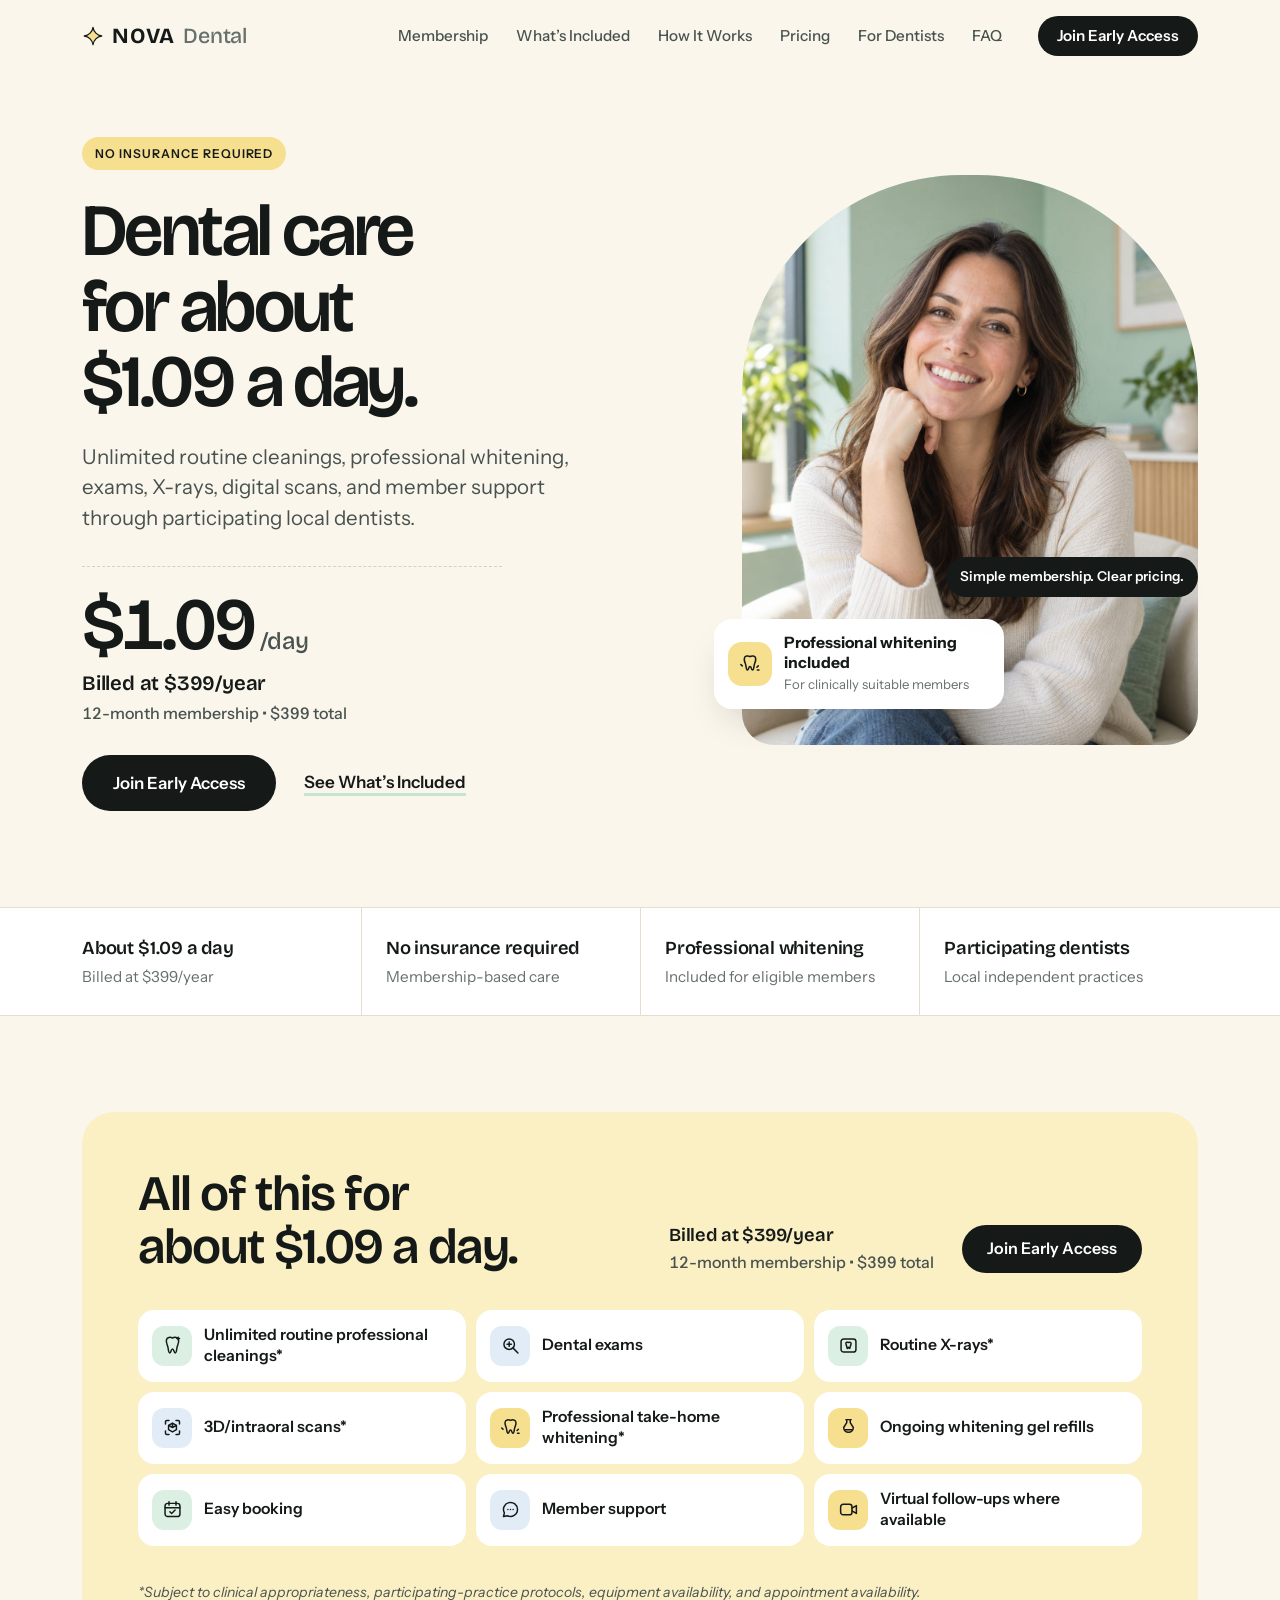
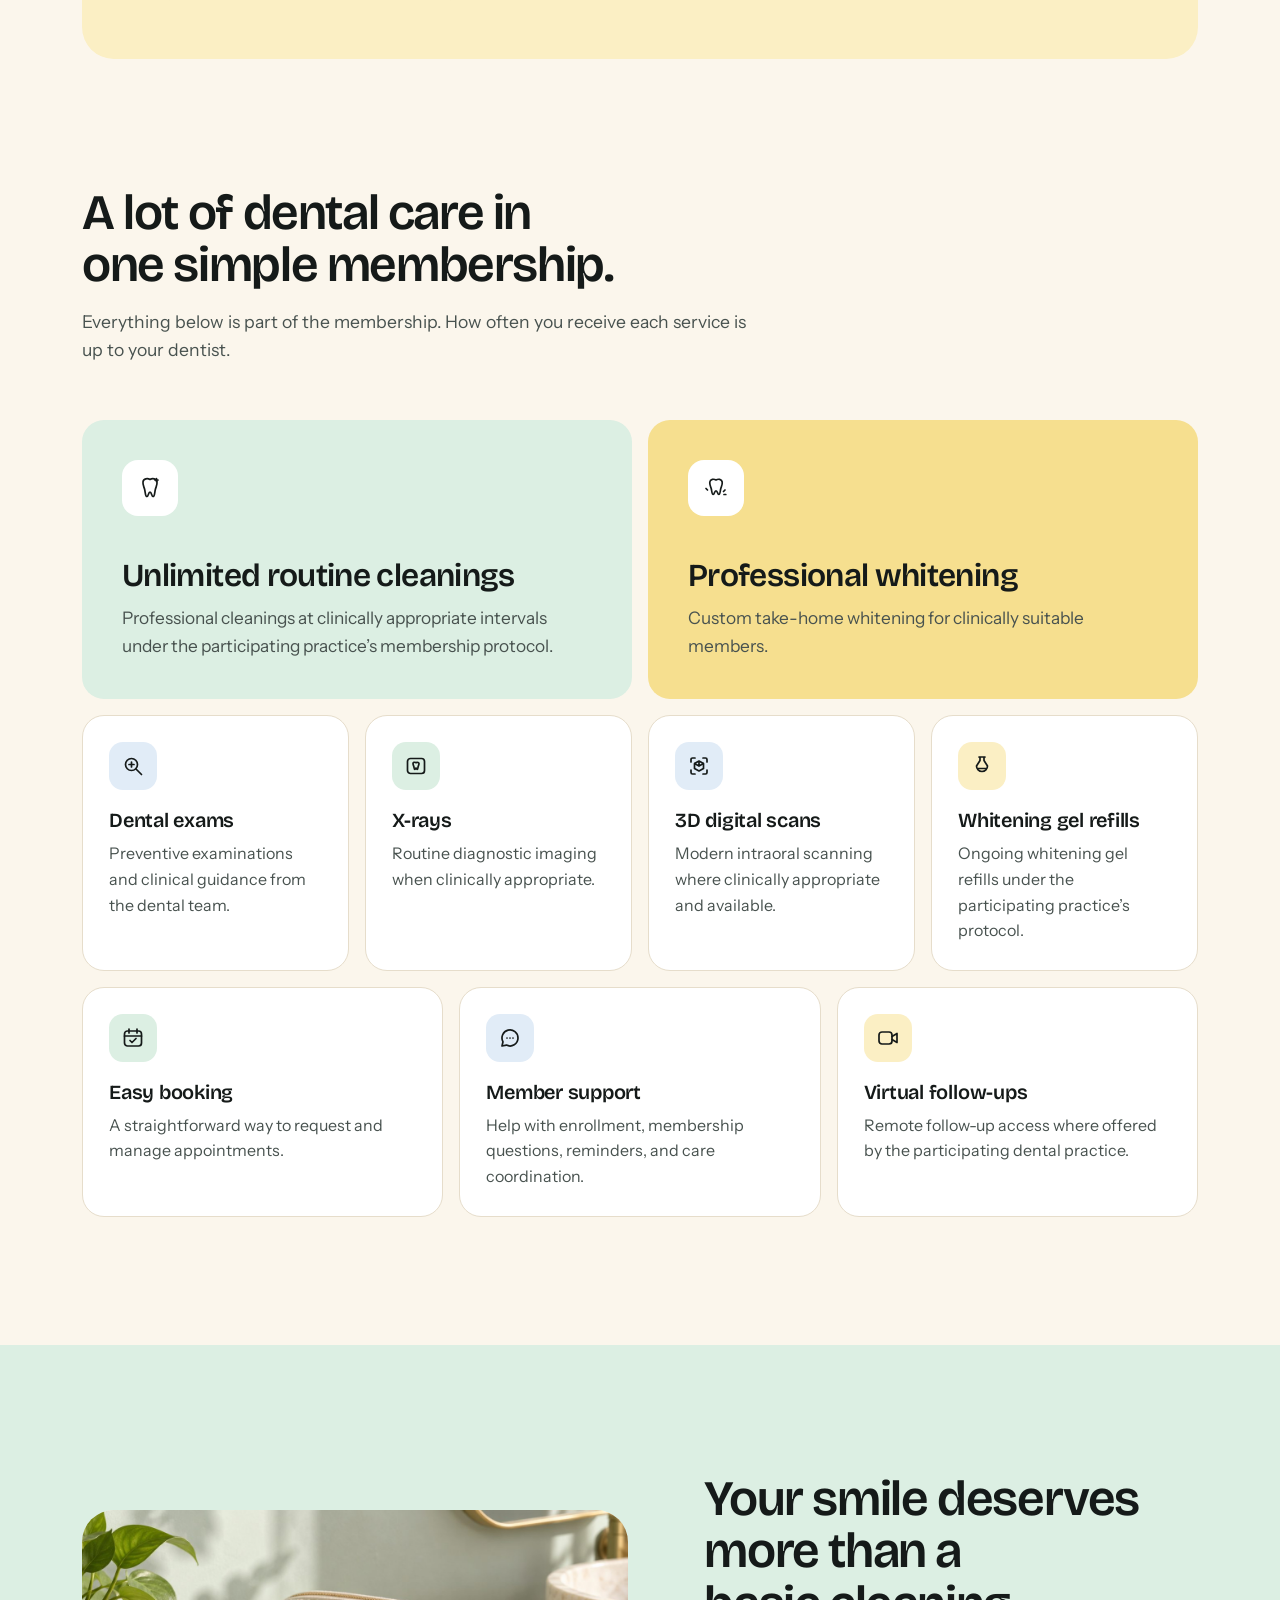
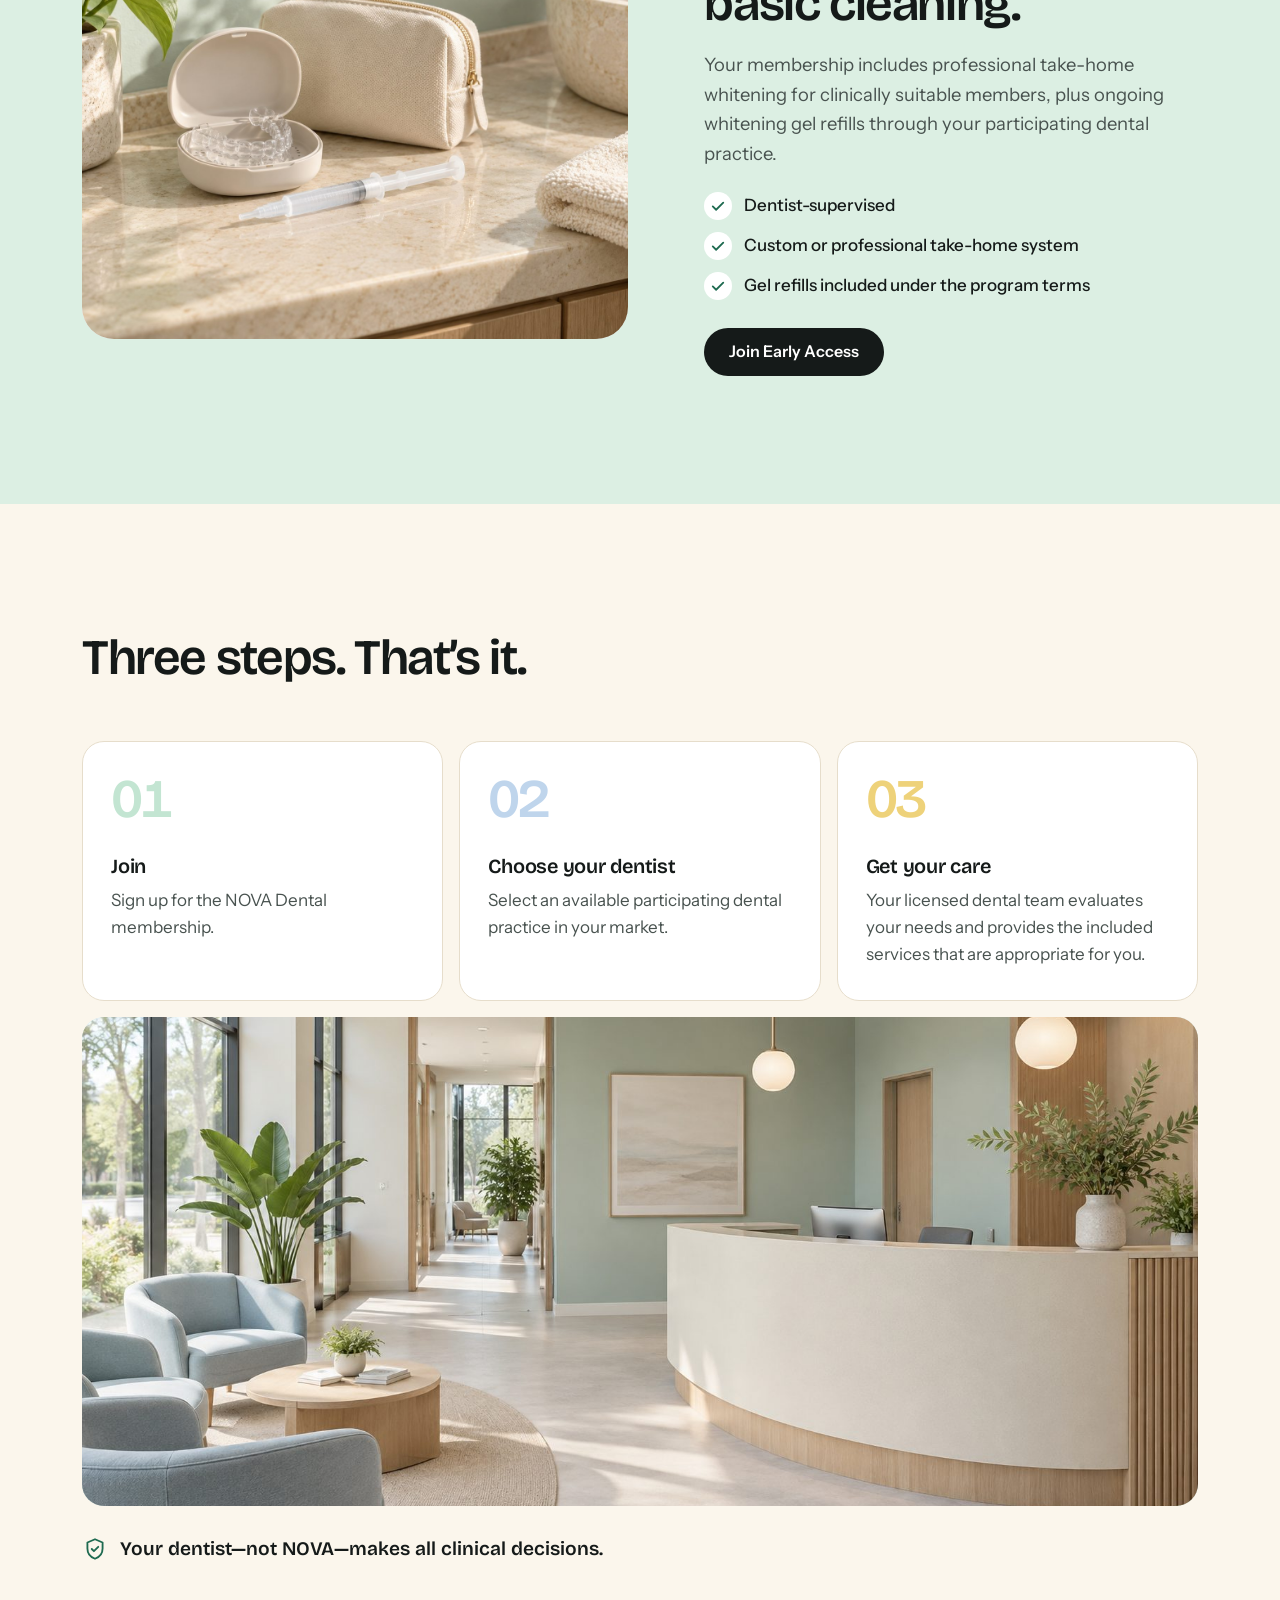
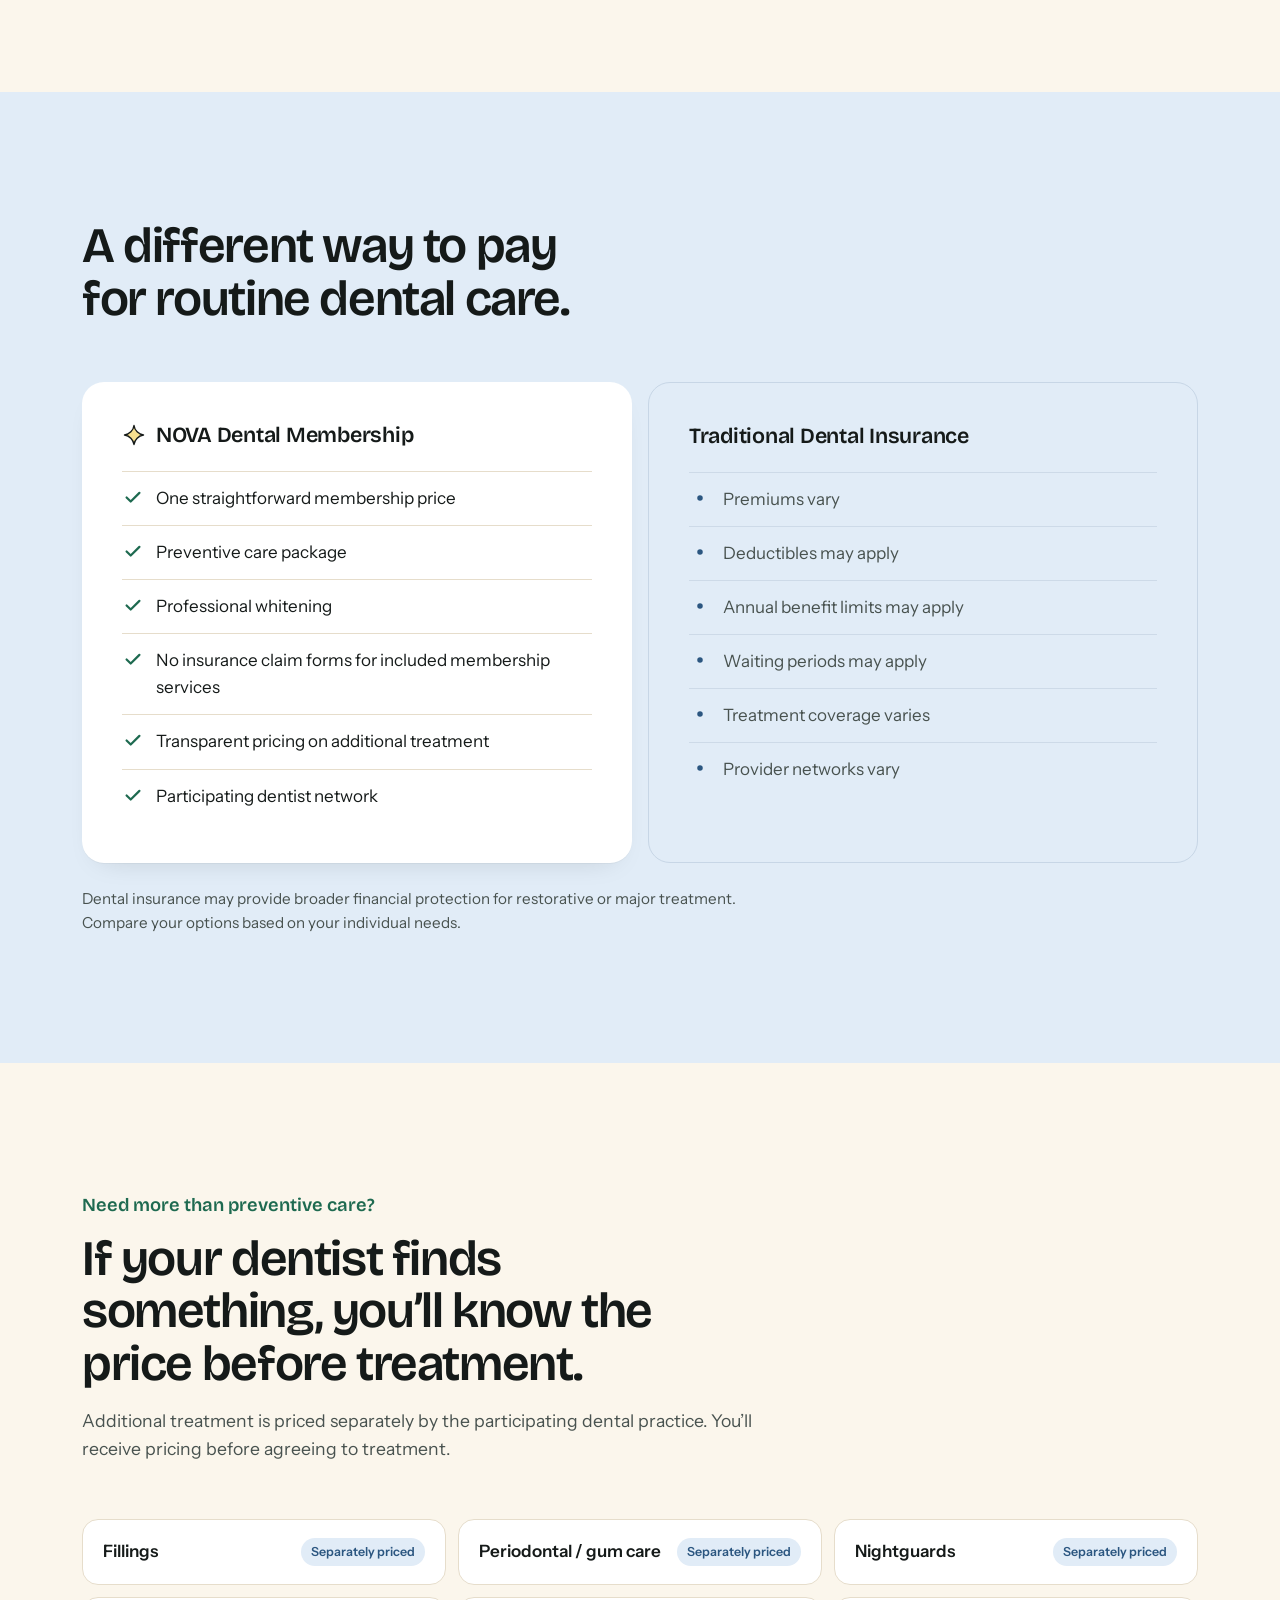
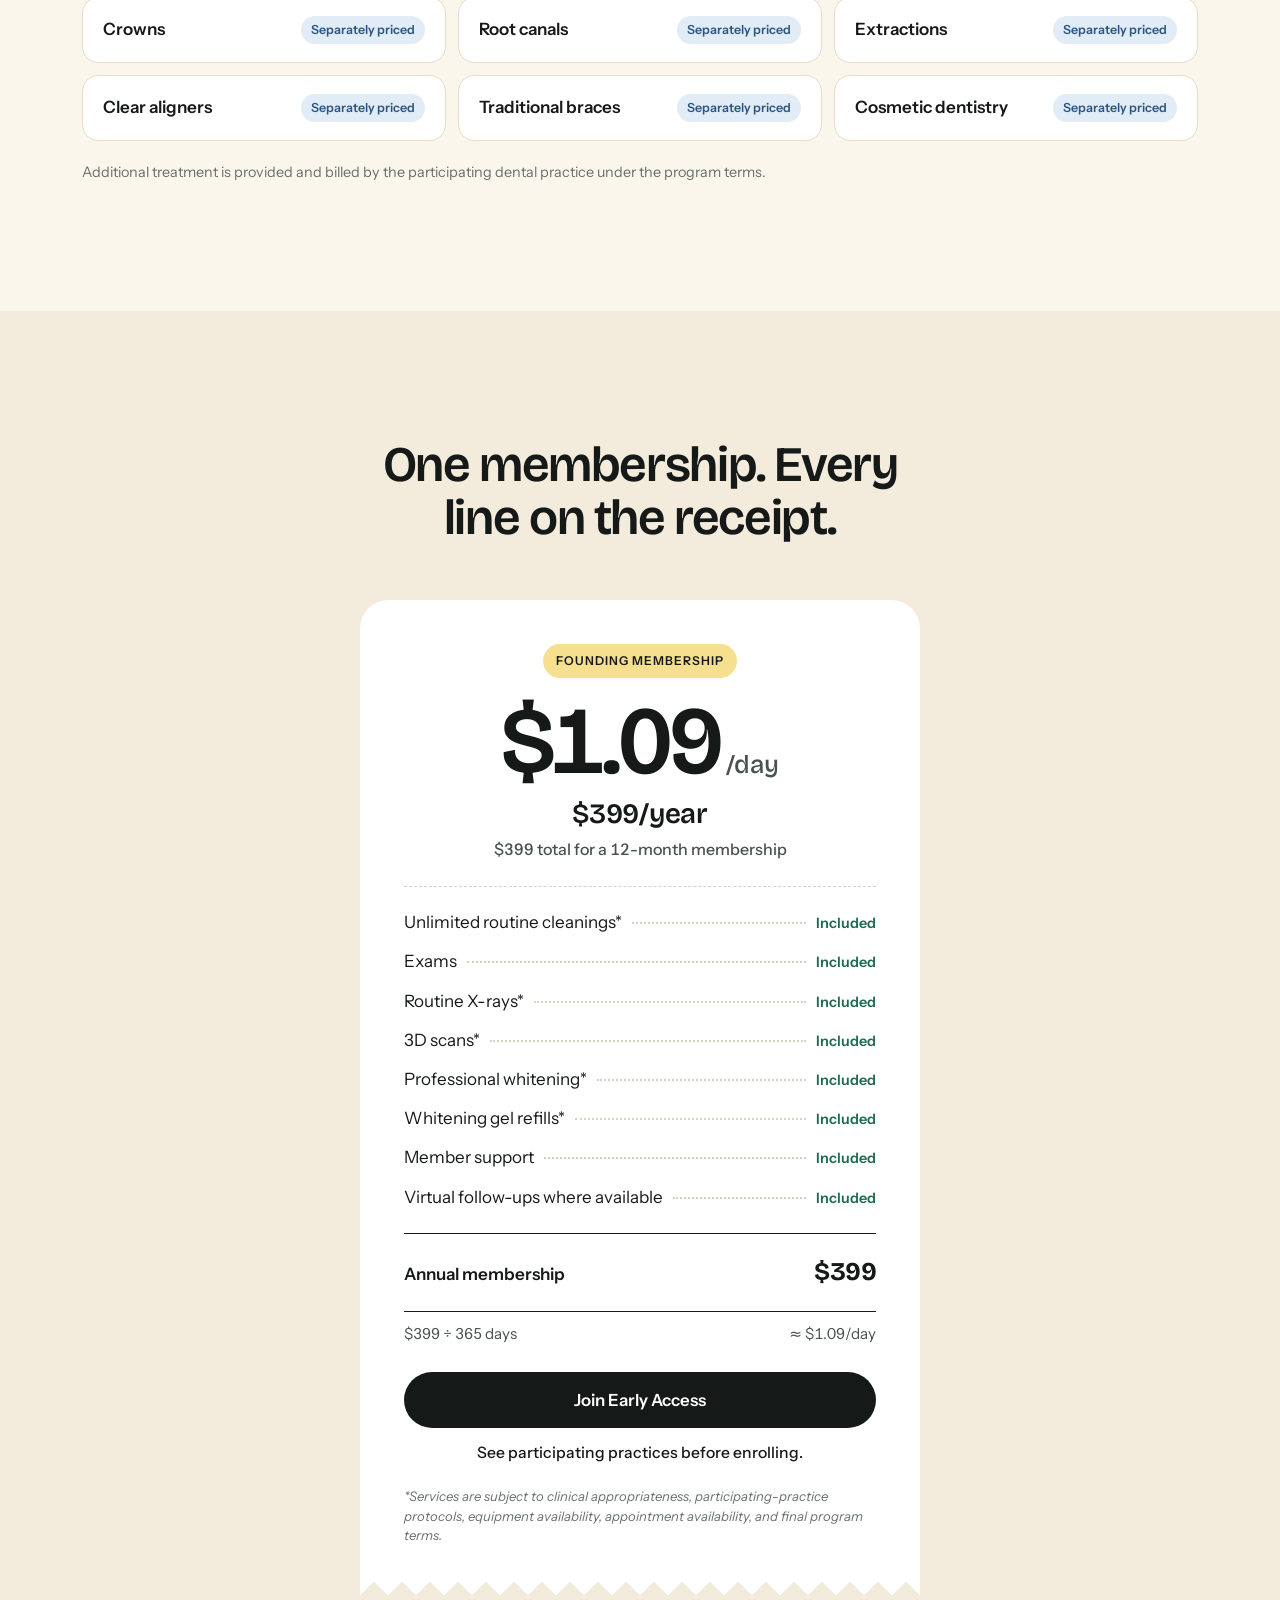
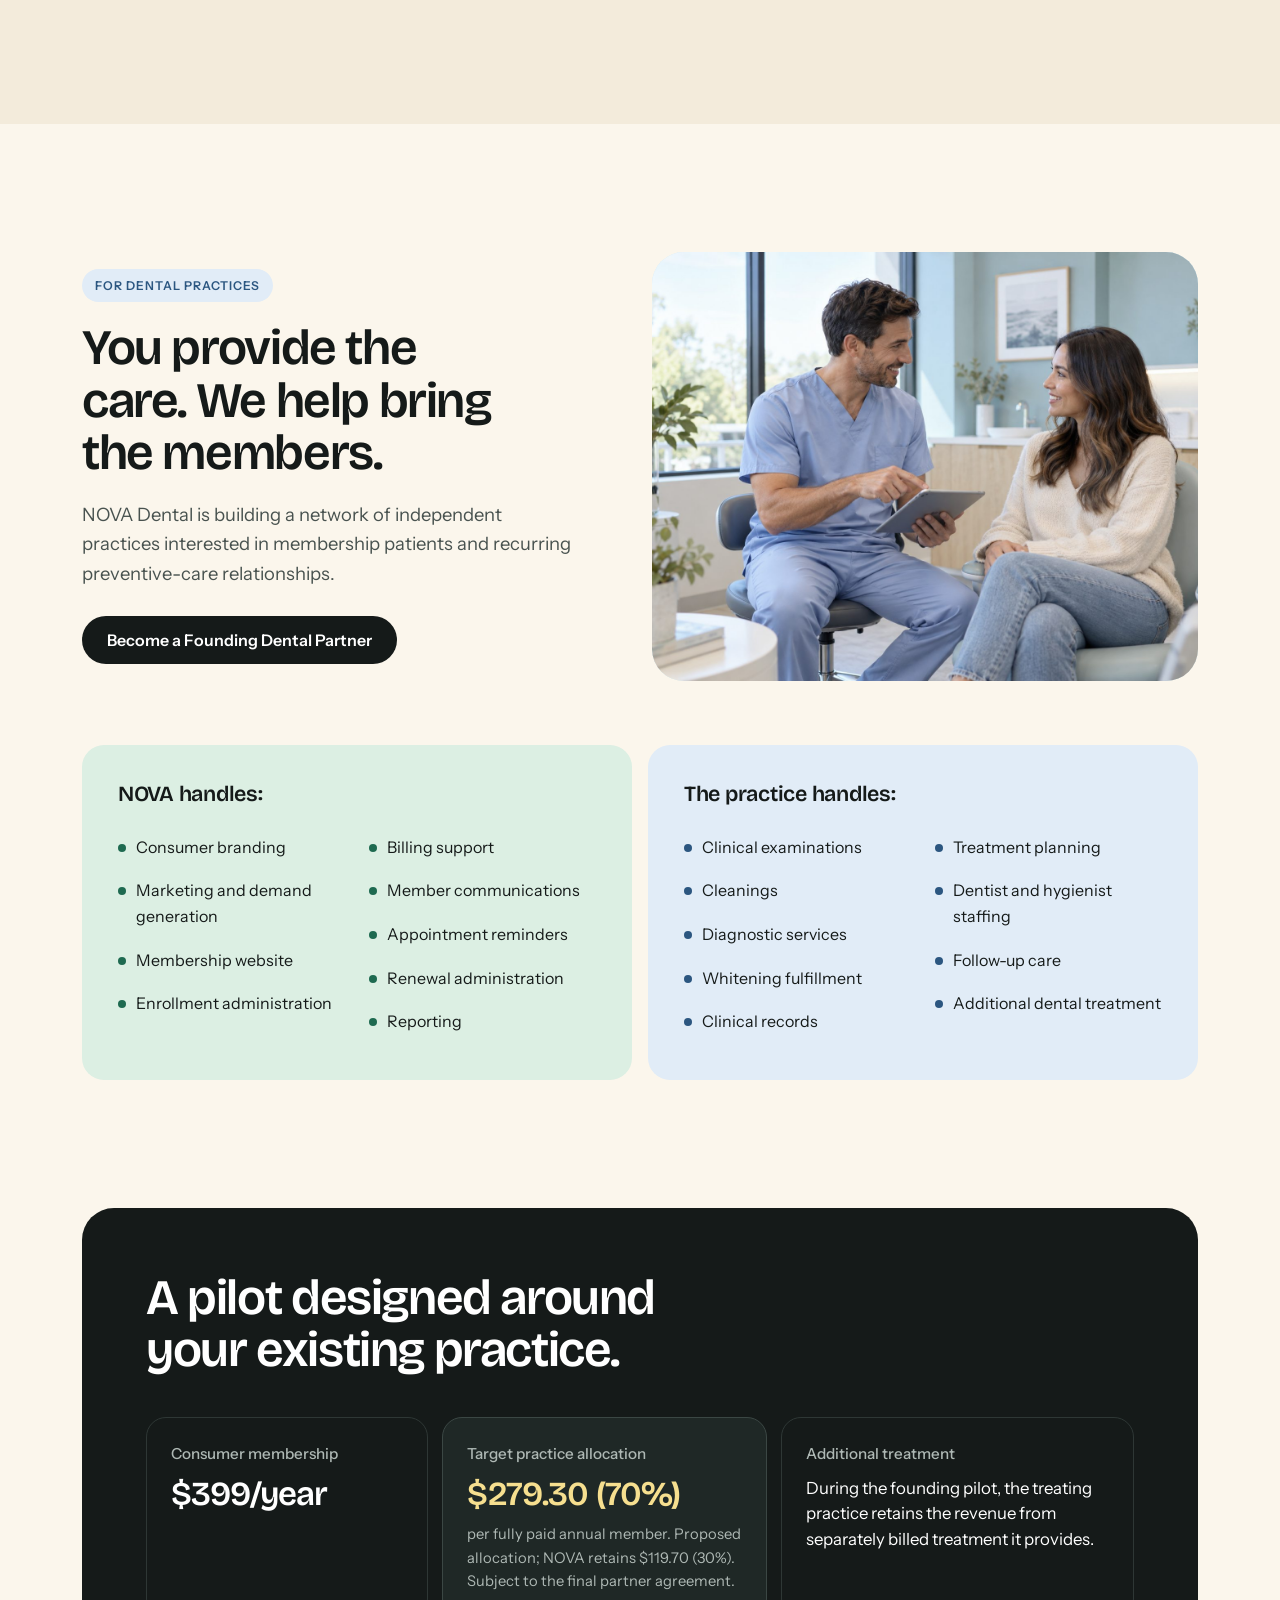
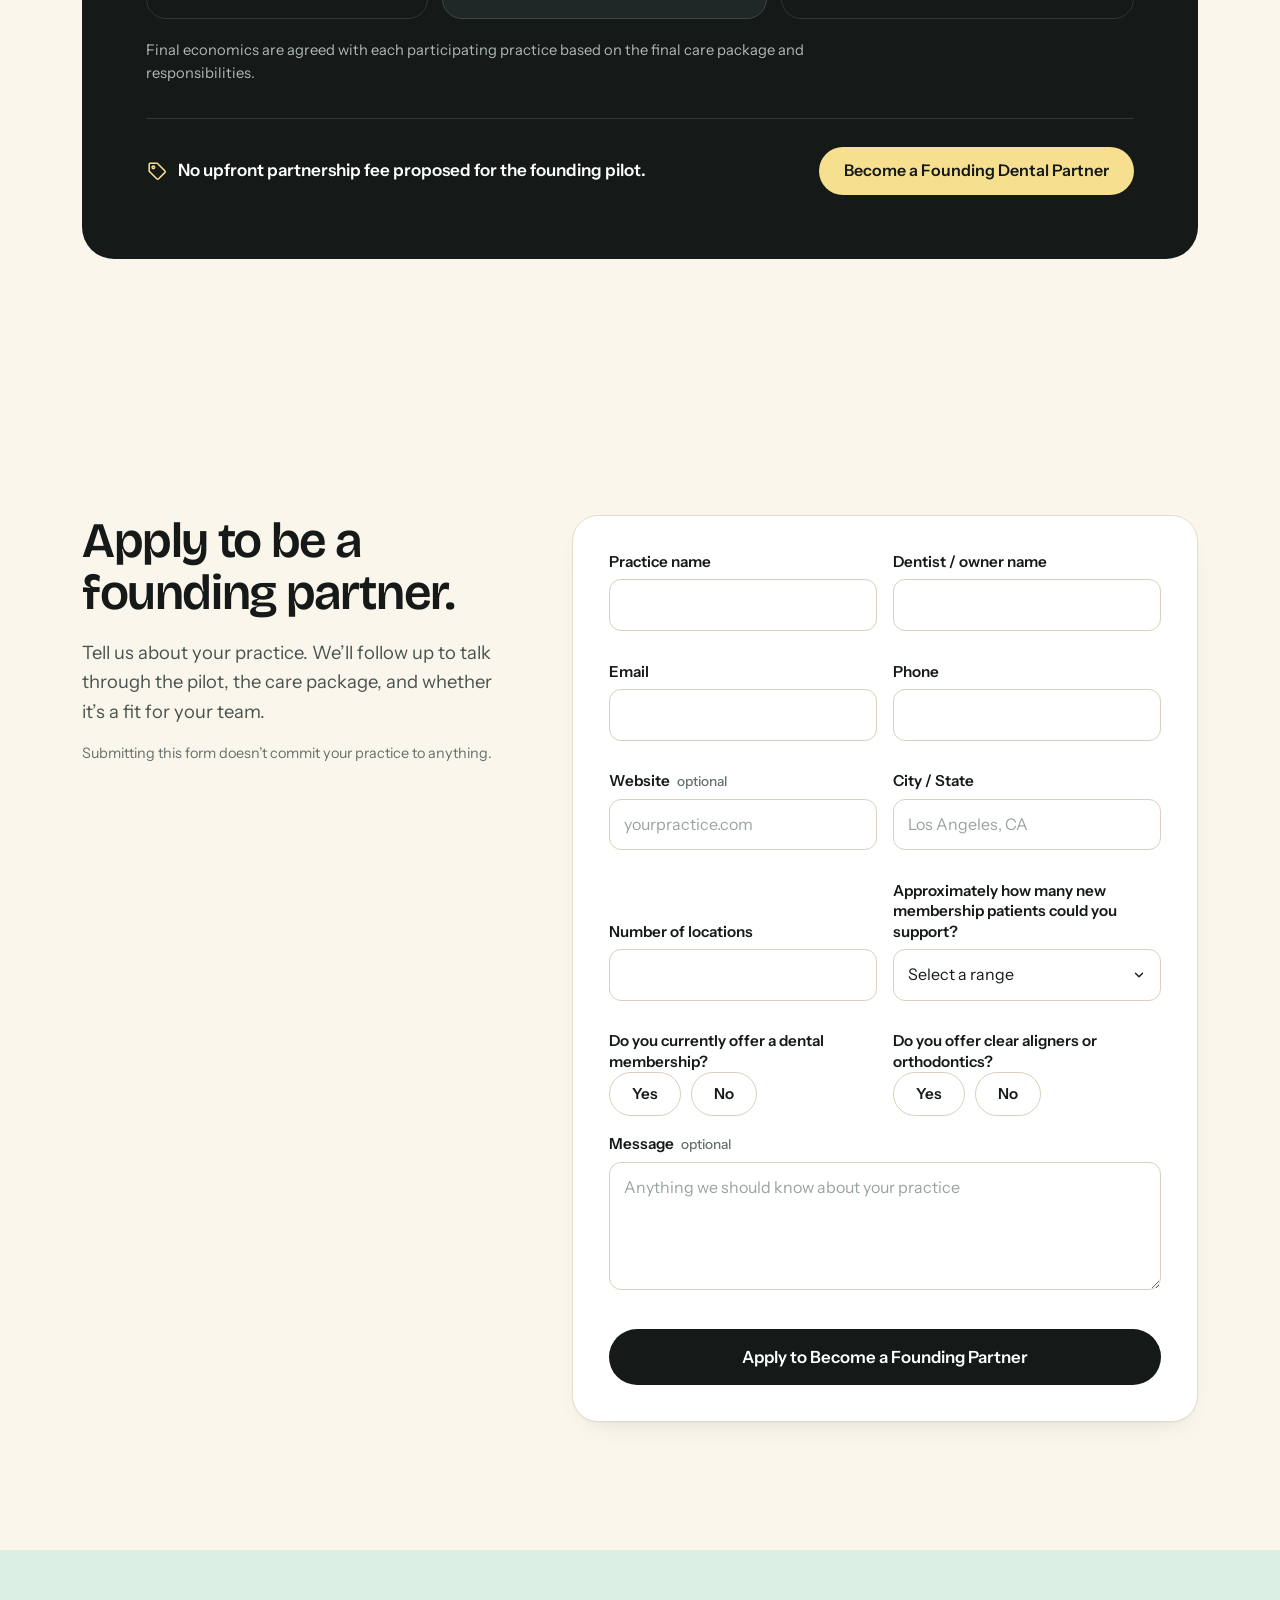
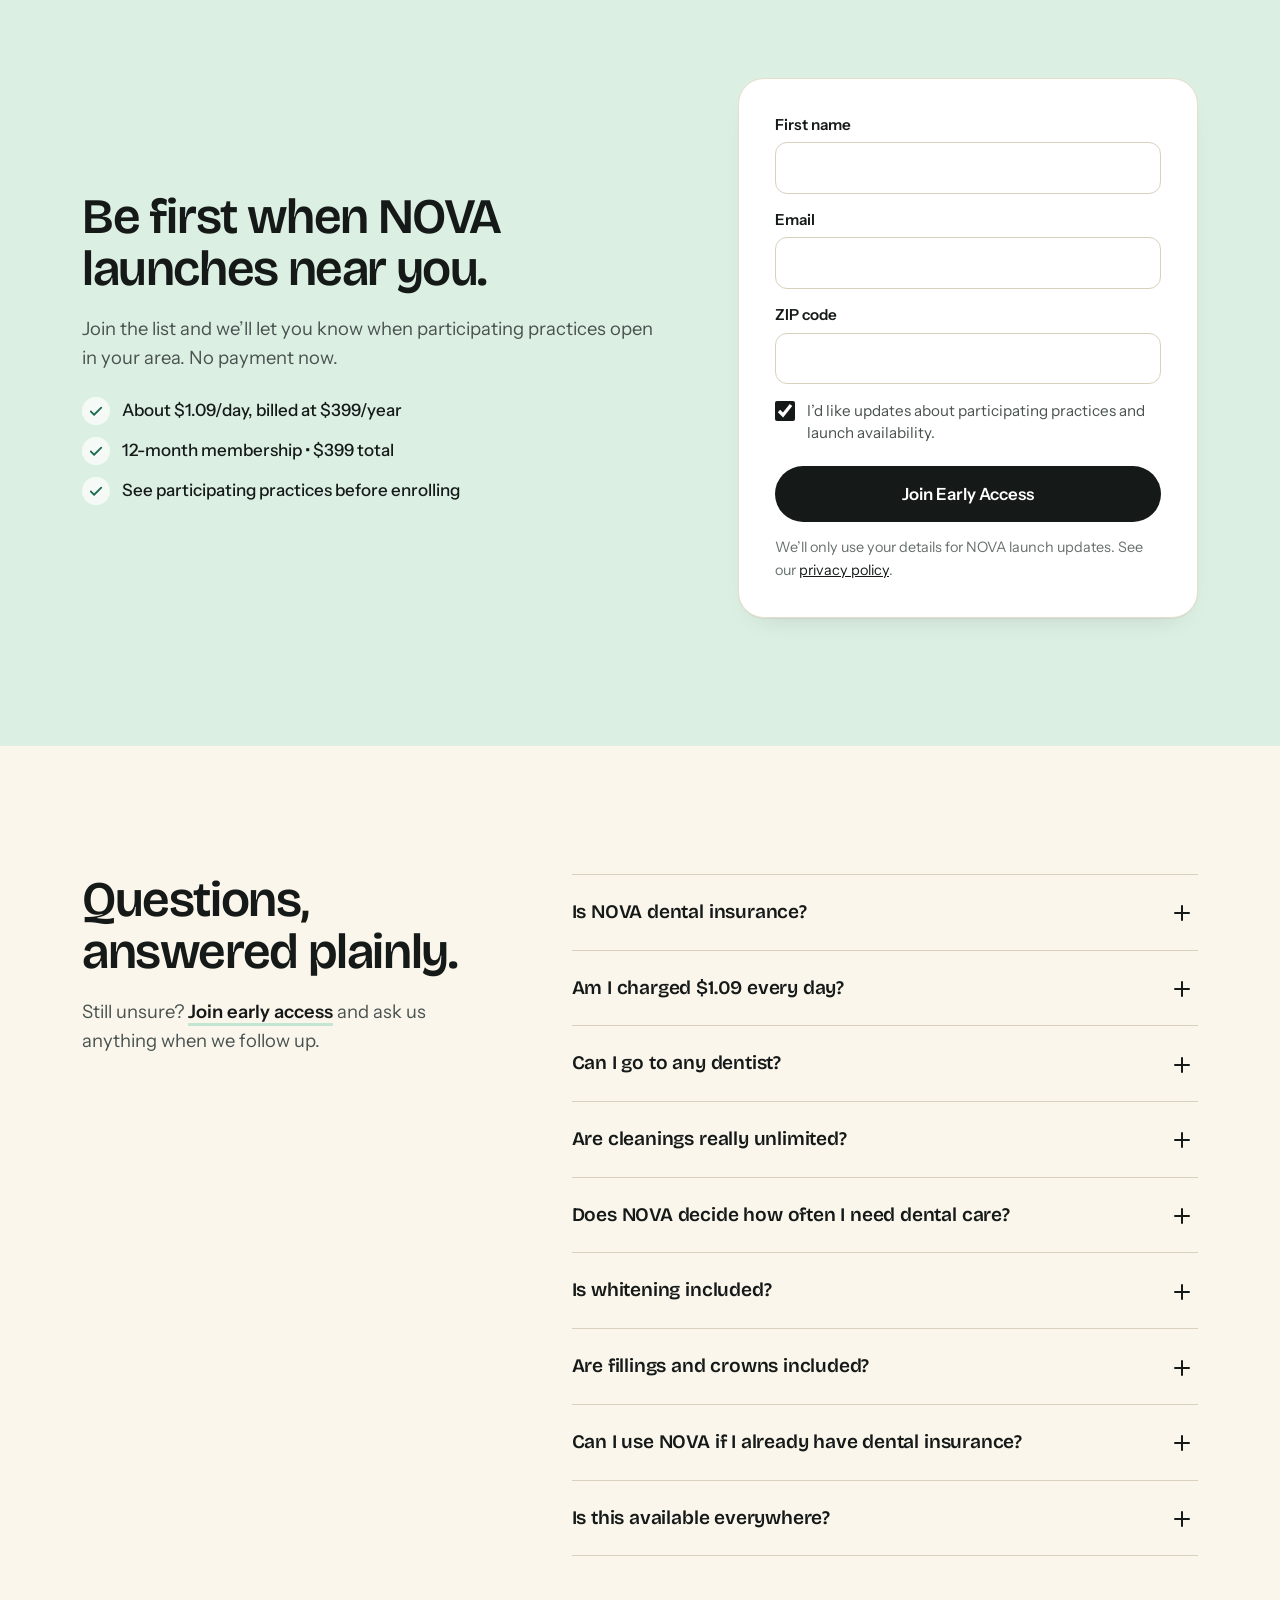
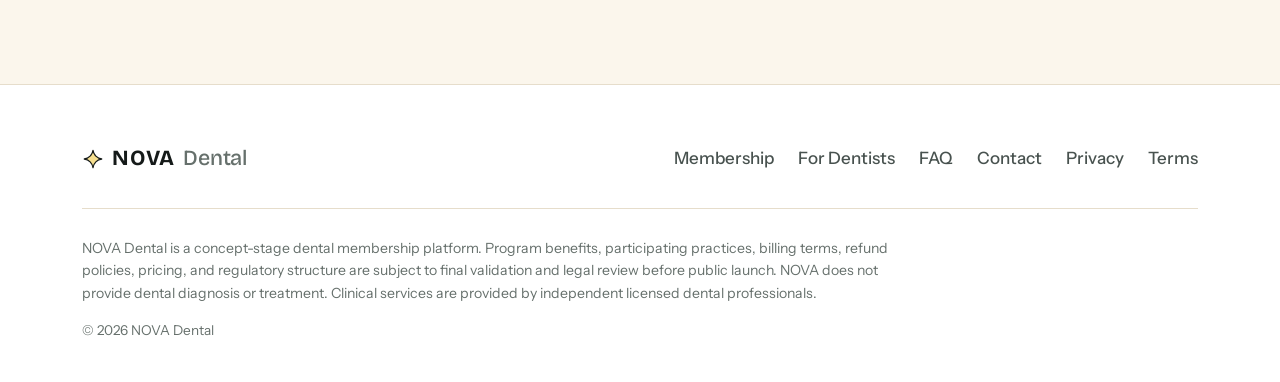
==== commit be86a402: "Correct hero and trust strip to about $1.09 a day" ====
--- a/index.html
+++ b/index.html
@@ -759,7 +759,7 @@
       <div class="container hero-grid">
         <div class="hero-copy">
           <p class="badge badge-butter">NO INSURANCE REQUIRED</p>
-          <h1 id="hero-title" class="display">Dental care for less than $1&nbsp;a&nbsp;day.</h1>
+          <h1 id="hero-title" class="display">Dental care for about $1.09&nbsp;a&nbsp;day.</h1>
           <p class="lede">Unlimited routine cleanings, professional whitening, exams, X-rays, digital scans, and member support through participating local dentists.</p>
 
           <!-- PRICING STACK: keep the billing amount and 12-month term directly under $1.09/day -->
@@ -810,7 +810,7 @@
     <section class="trust" aria-label="Membership highlights">
       <div class="container">
         <ul class="trust-list">
-          <li><strong>Less than $1 a day</strong><span>Billed at $399/year</span></li>
+          <li><strong>About $1.09 a day</strong><span>Billed at $399/year</span></li>
           <li><strong>No insurance required</strong><span>Membership-based care</span></li>
           <li><strong>Professional whitening</strong><span>Included for eligible members</span></li>
           <li><strong>Participating dentists</strong><span>Local independent practices</span></li>
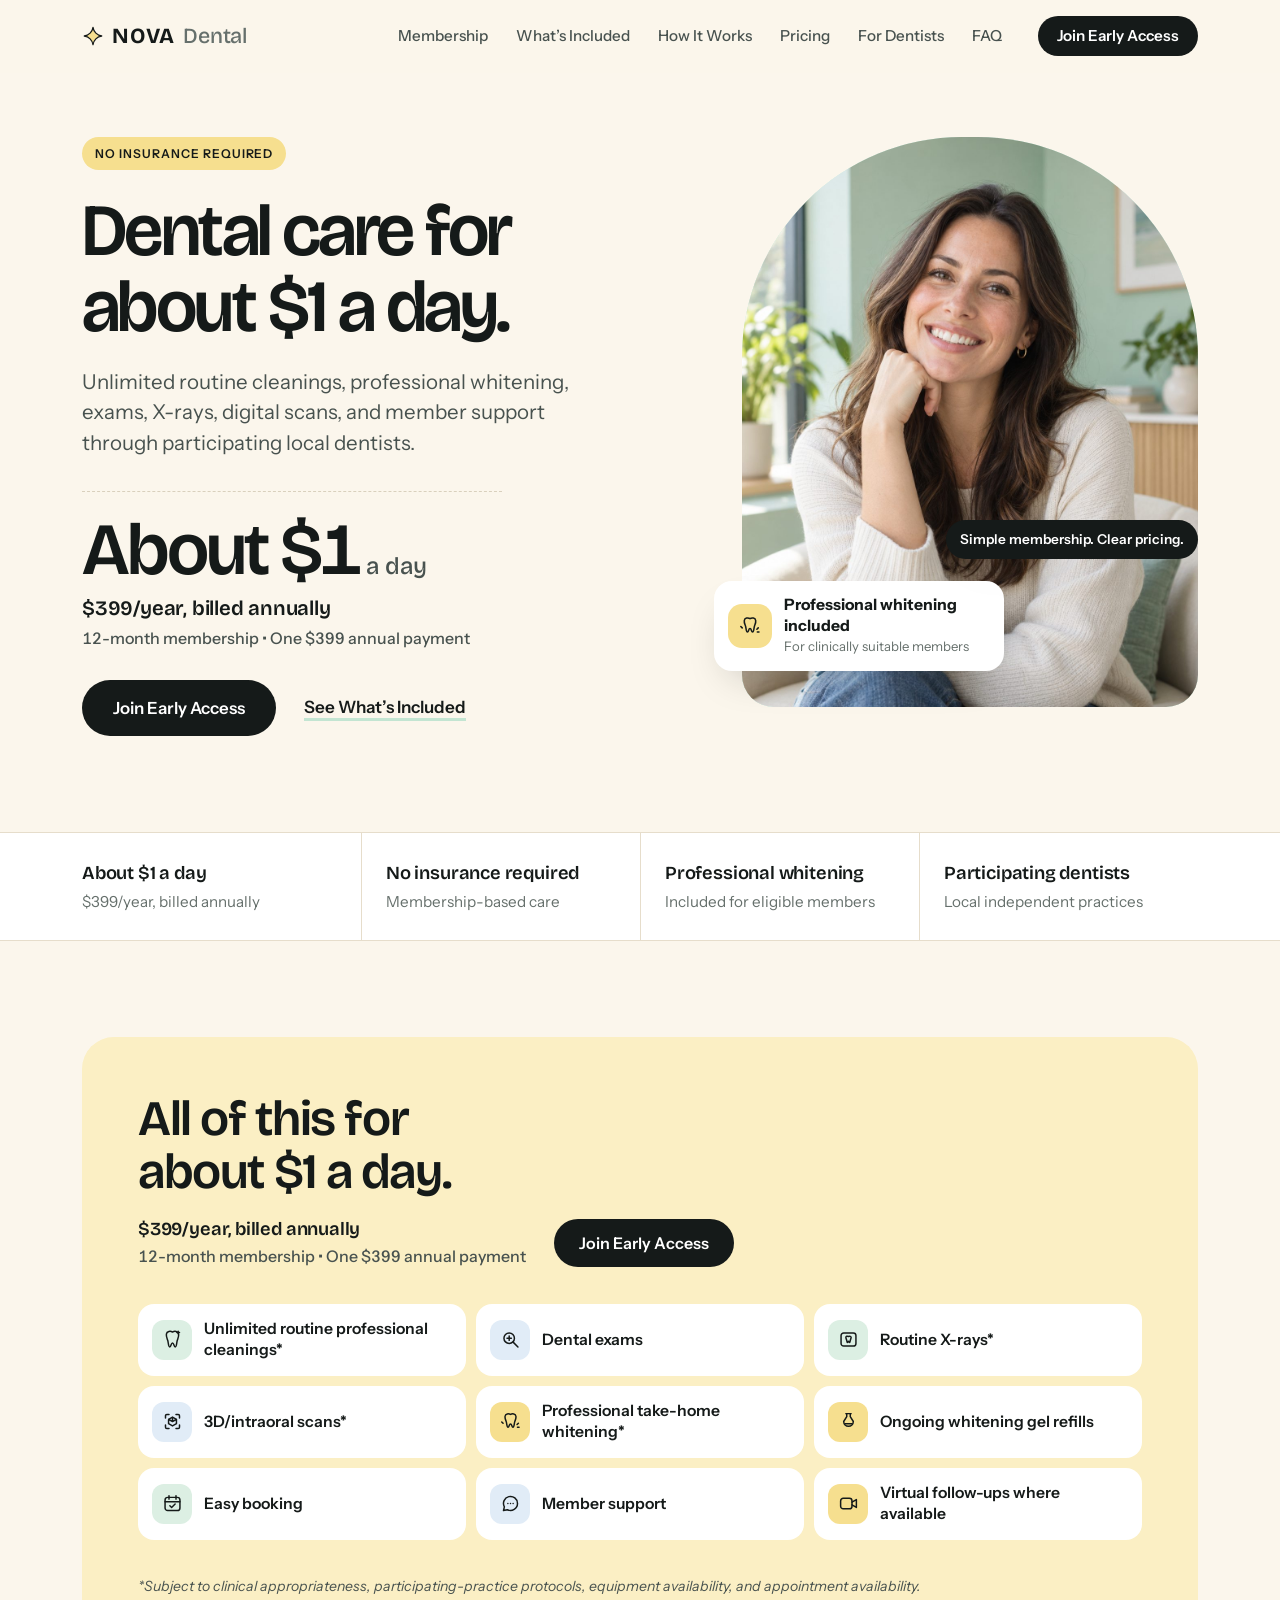
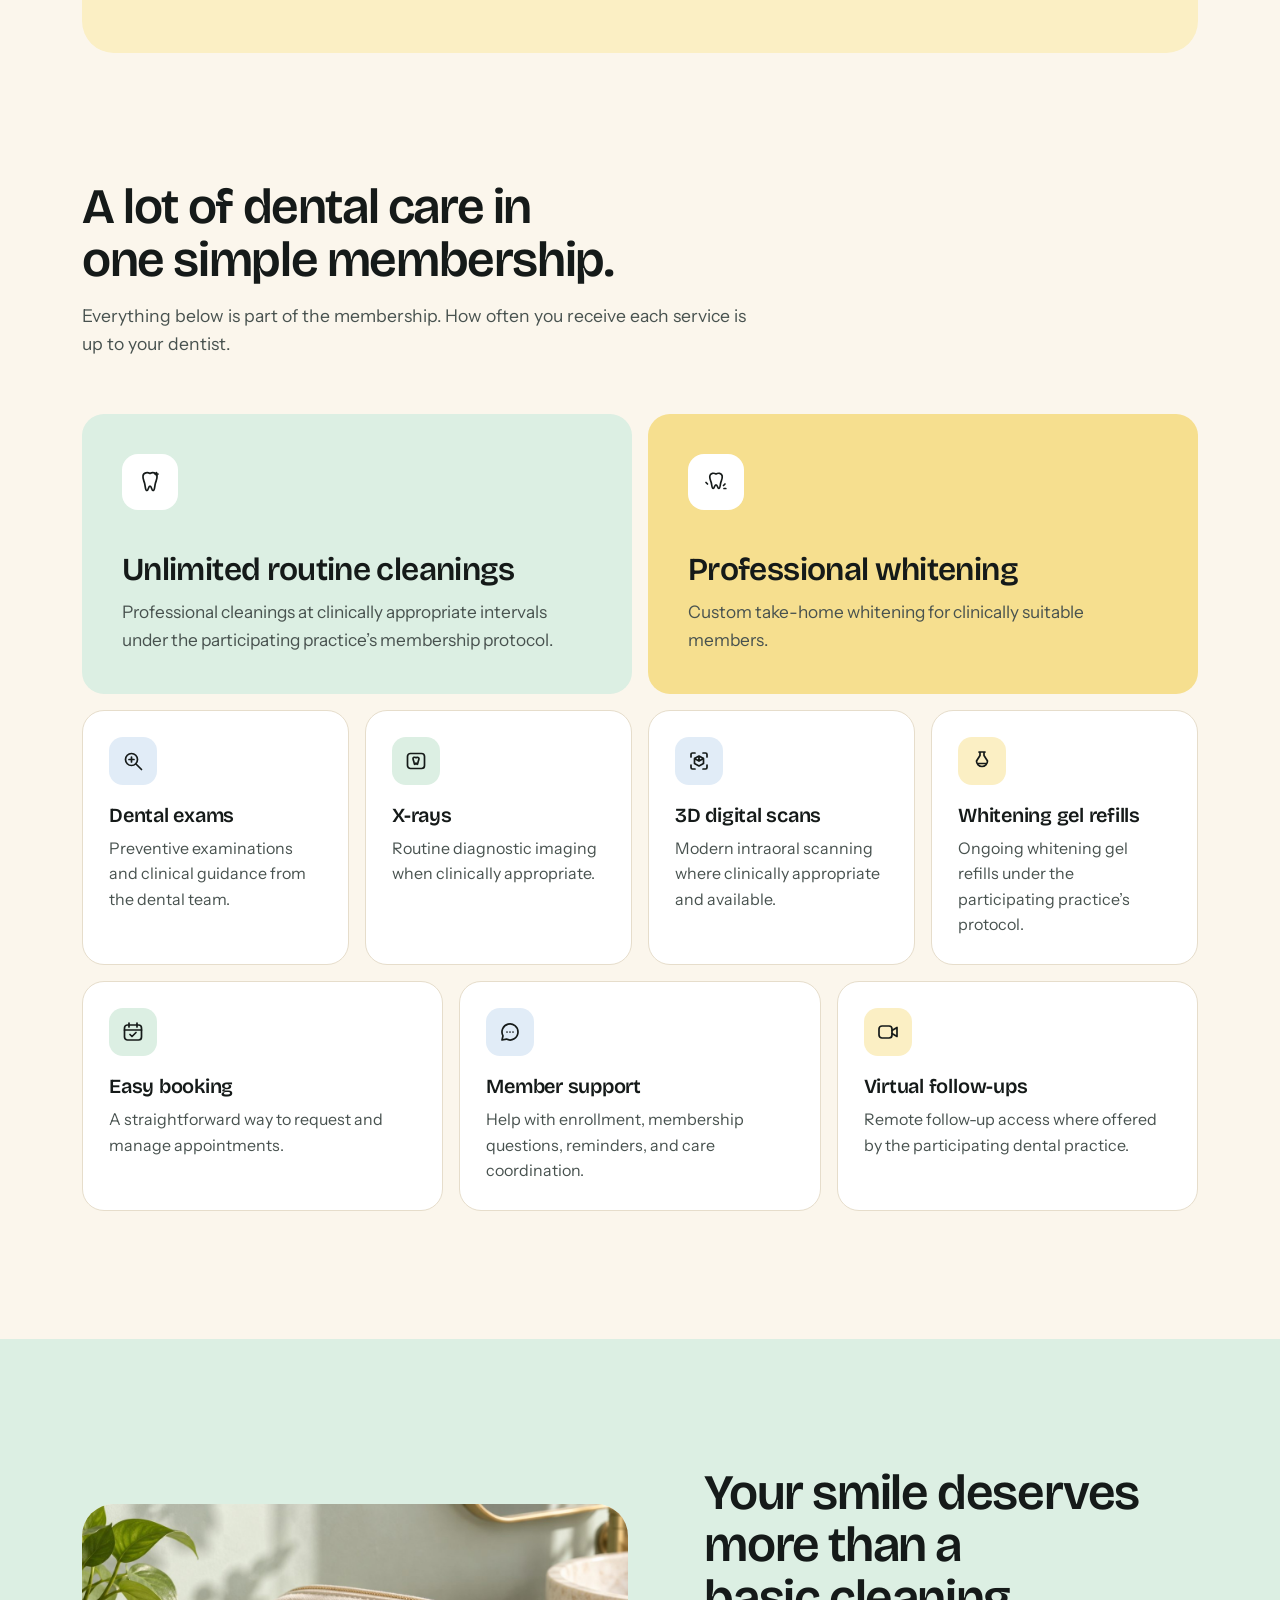
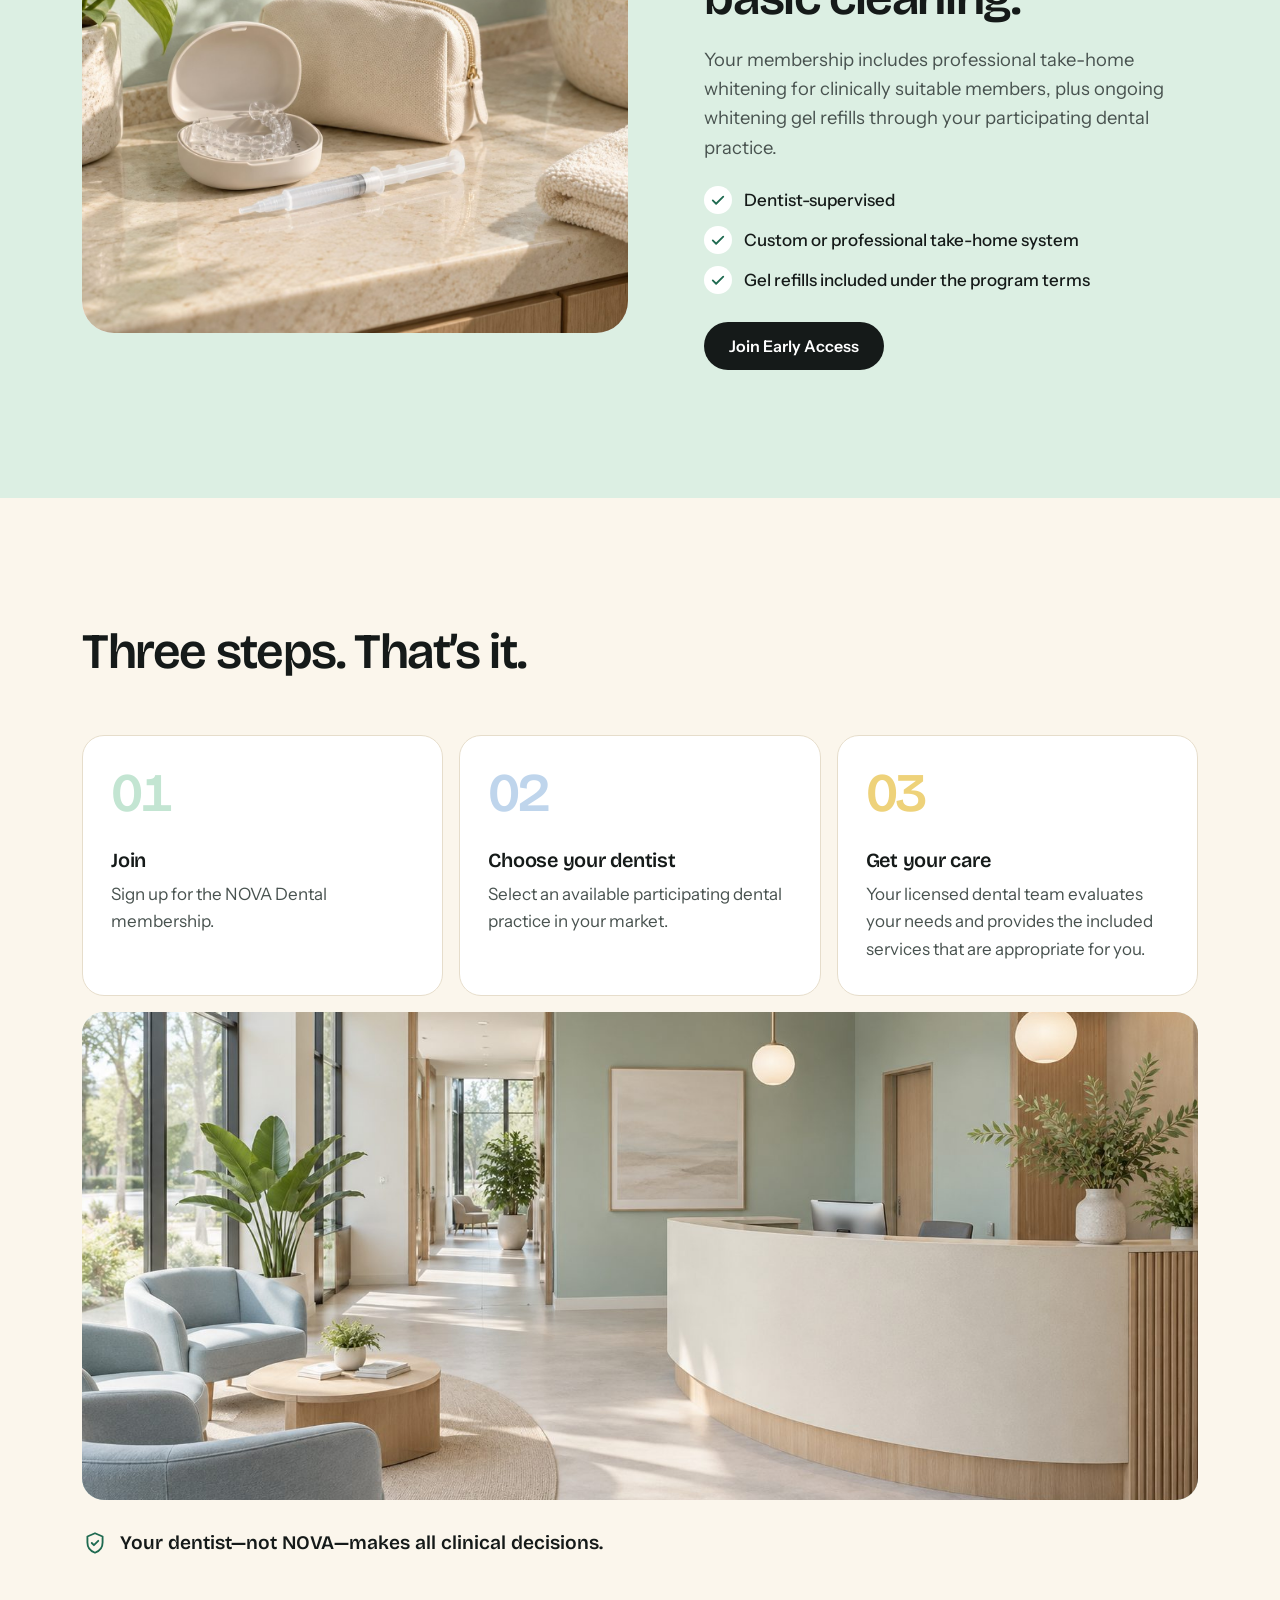
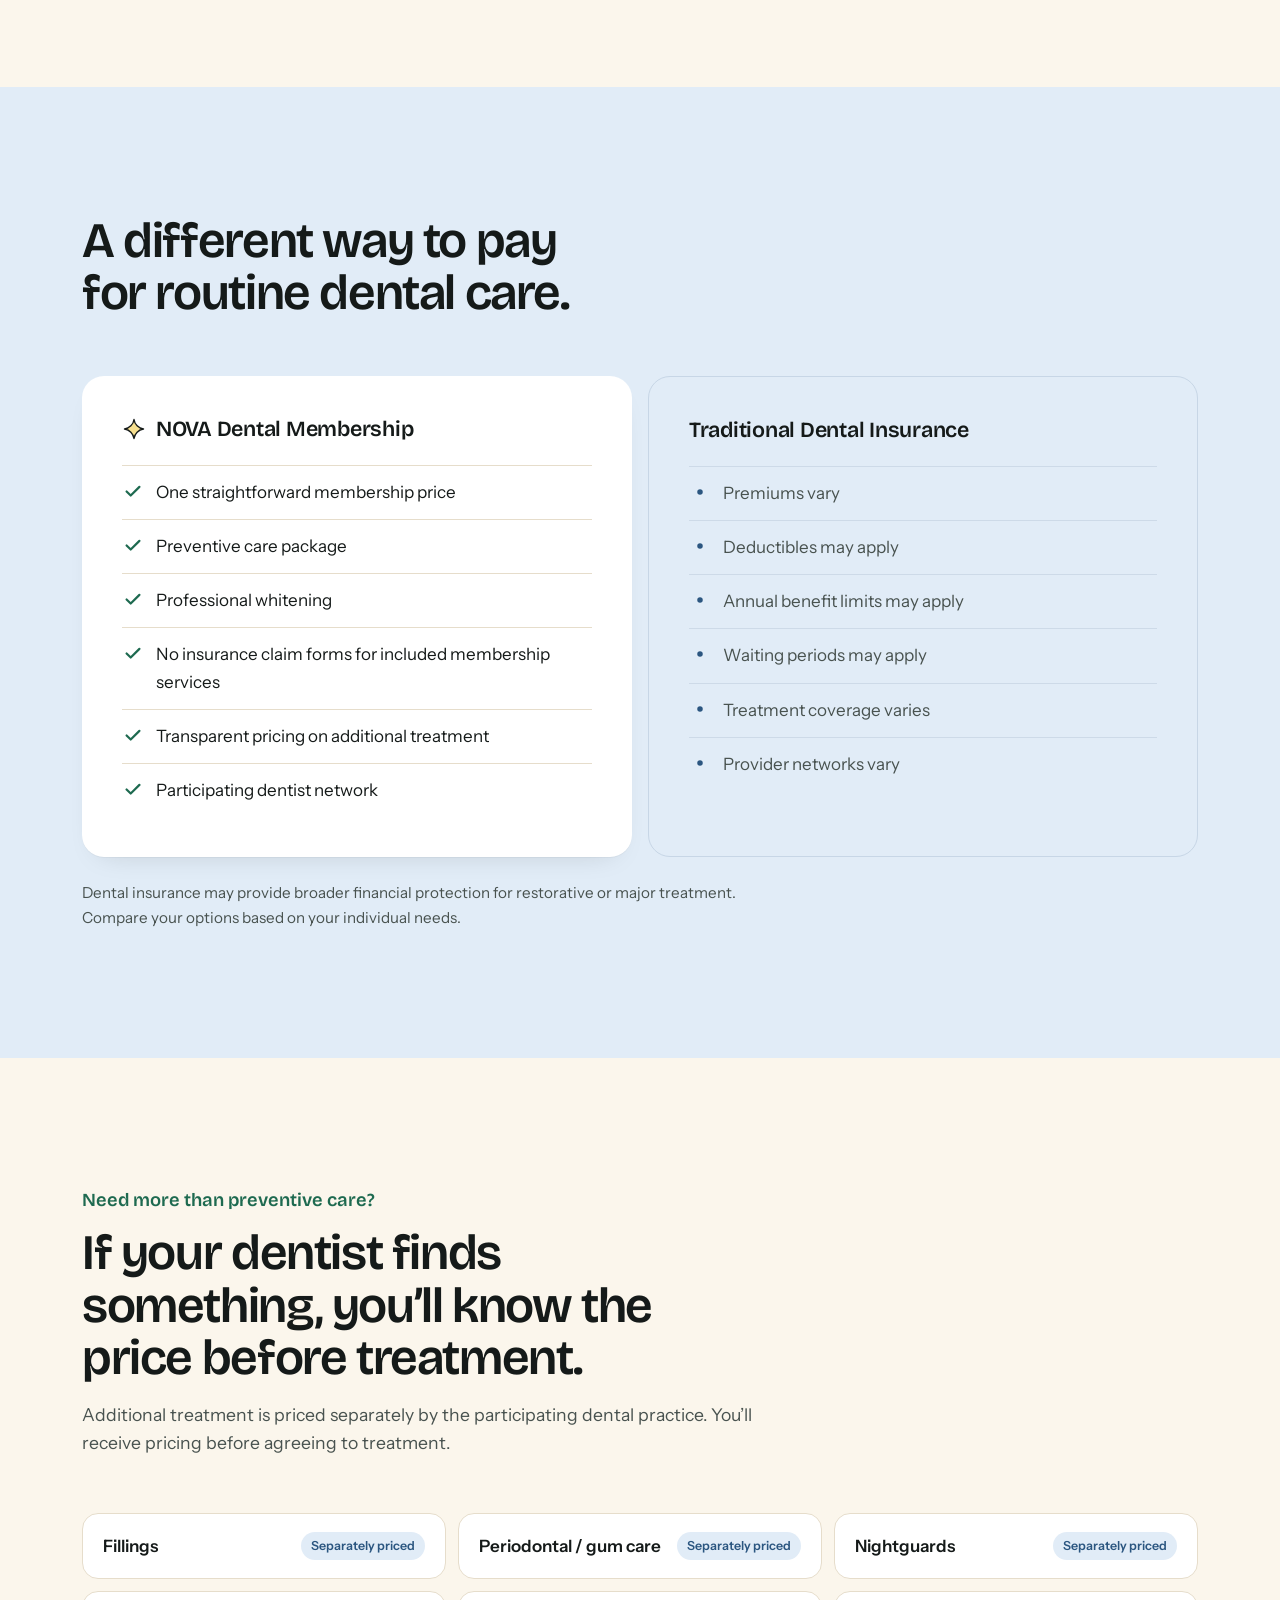
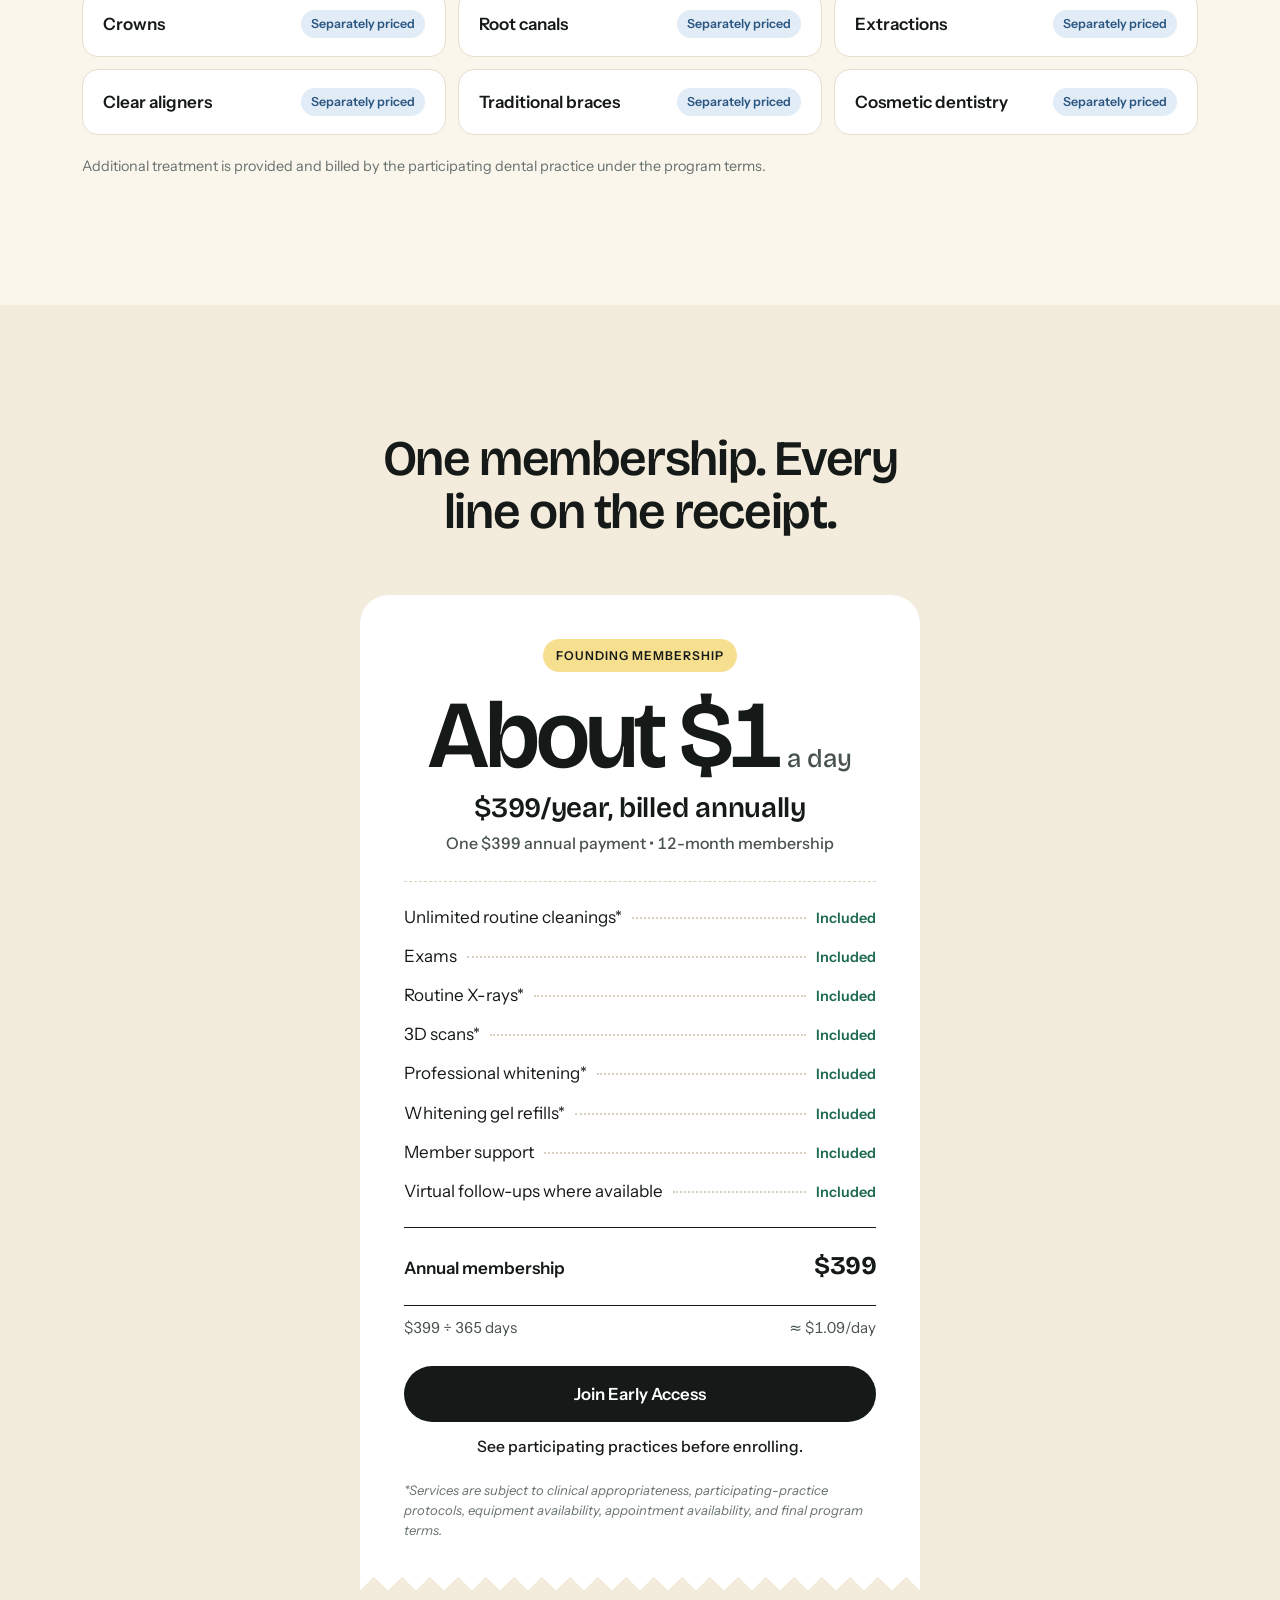
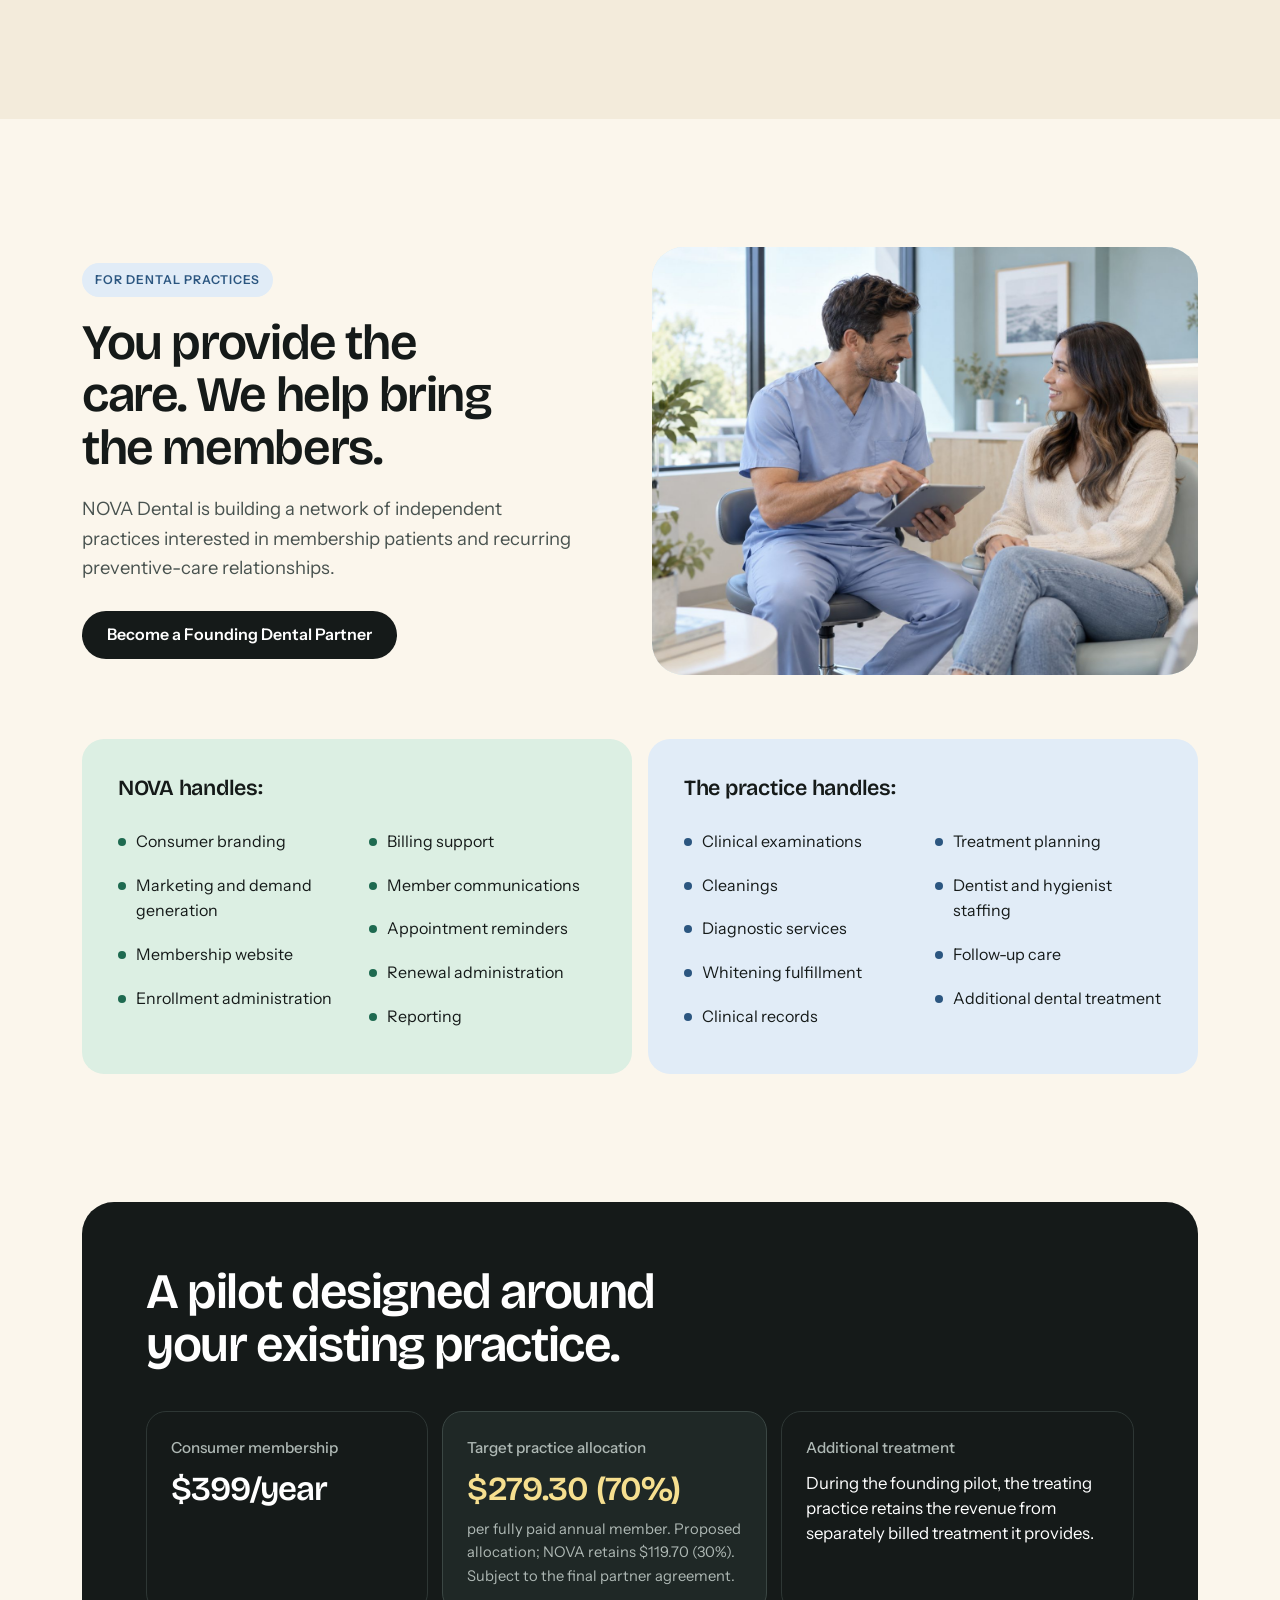
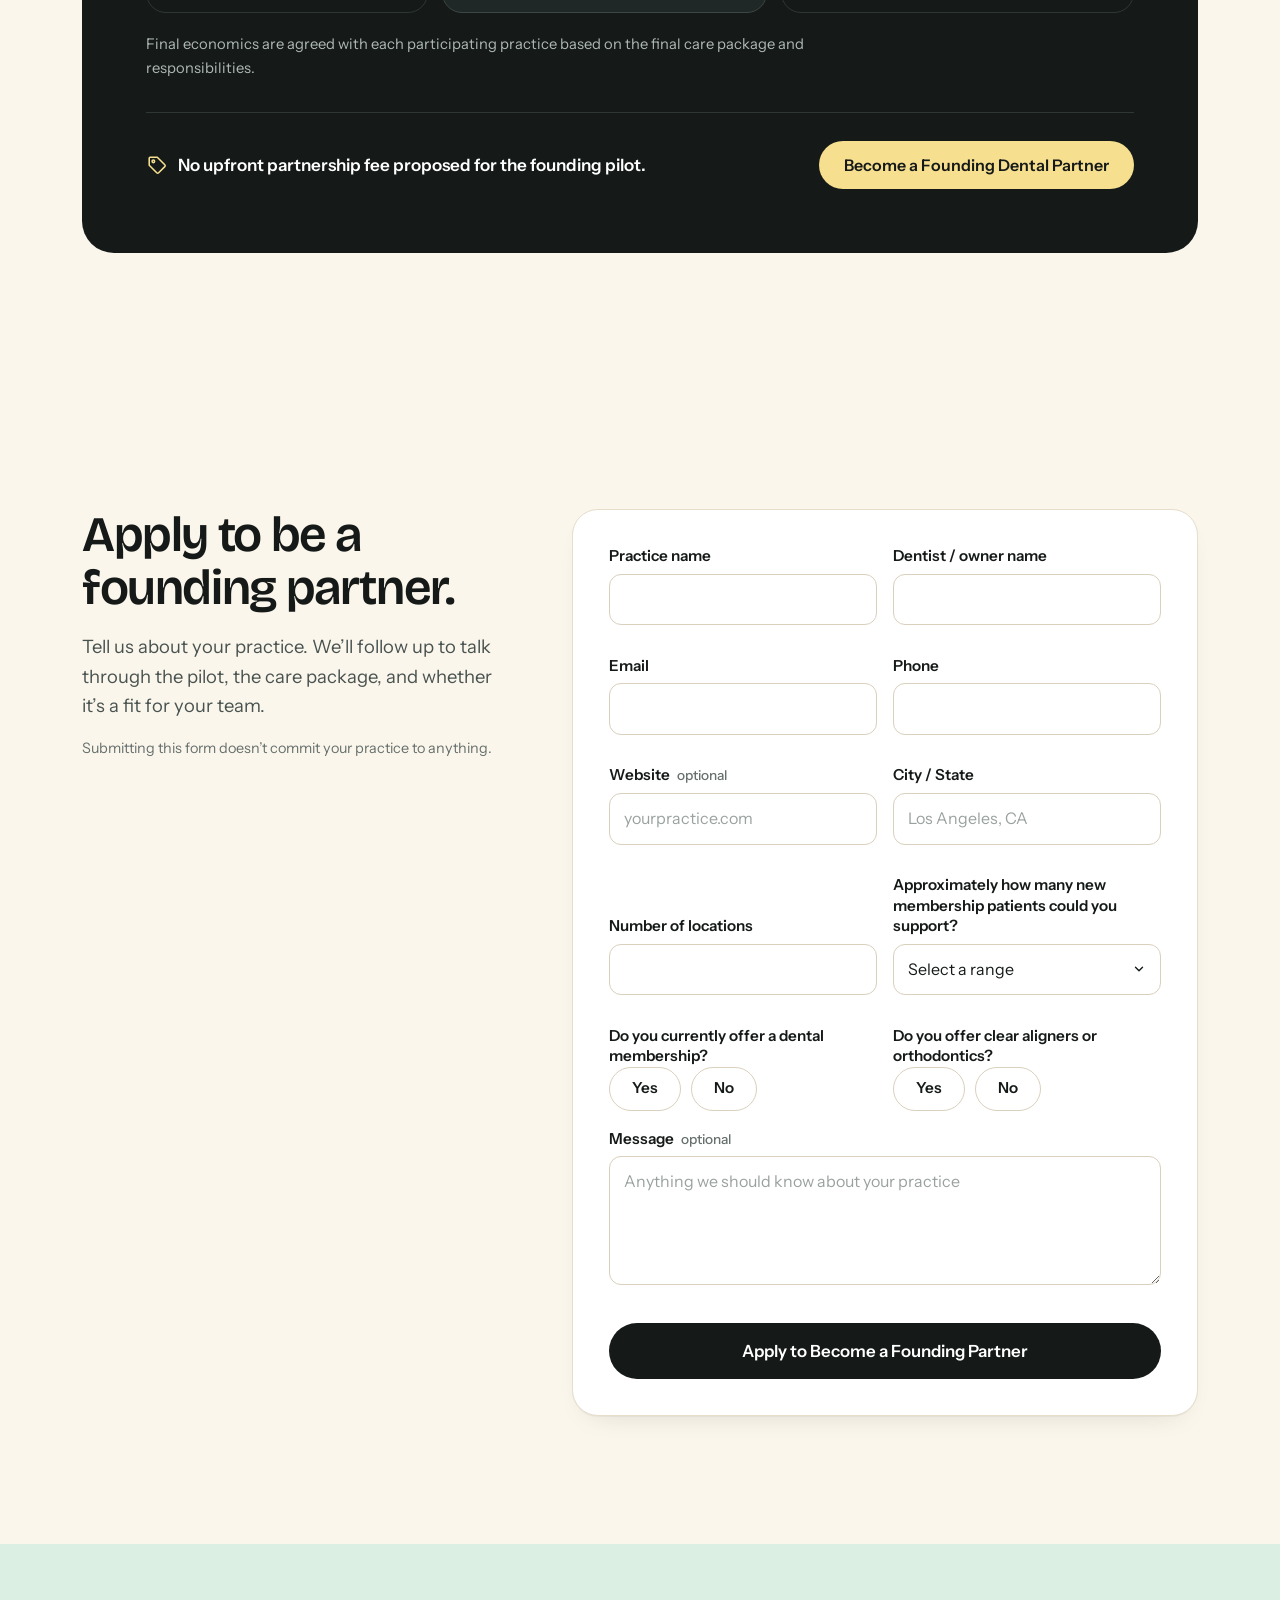
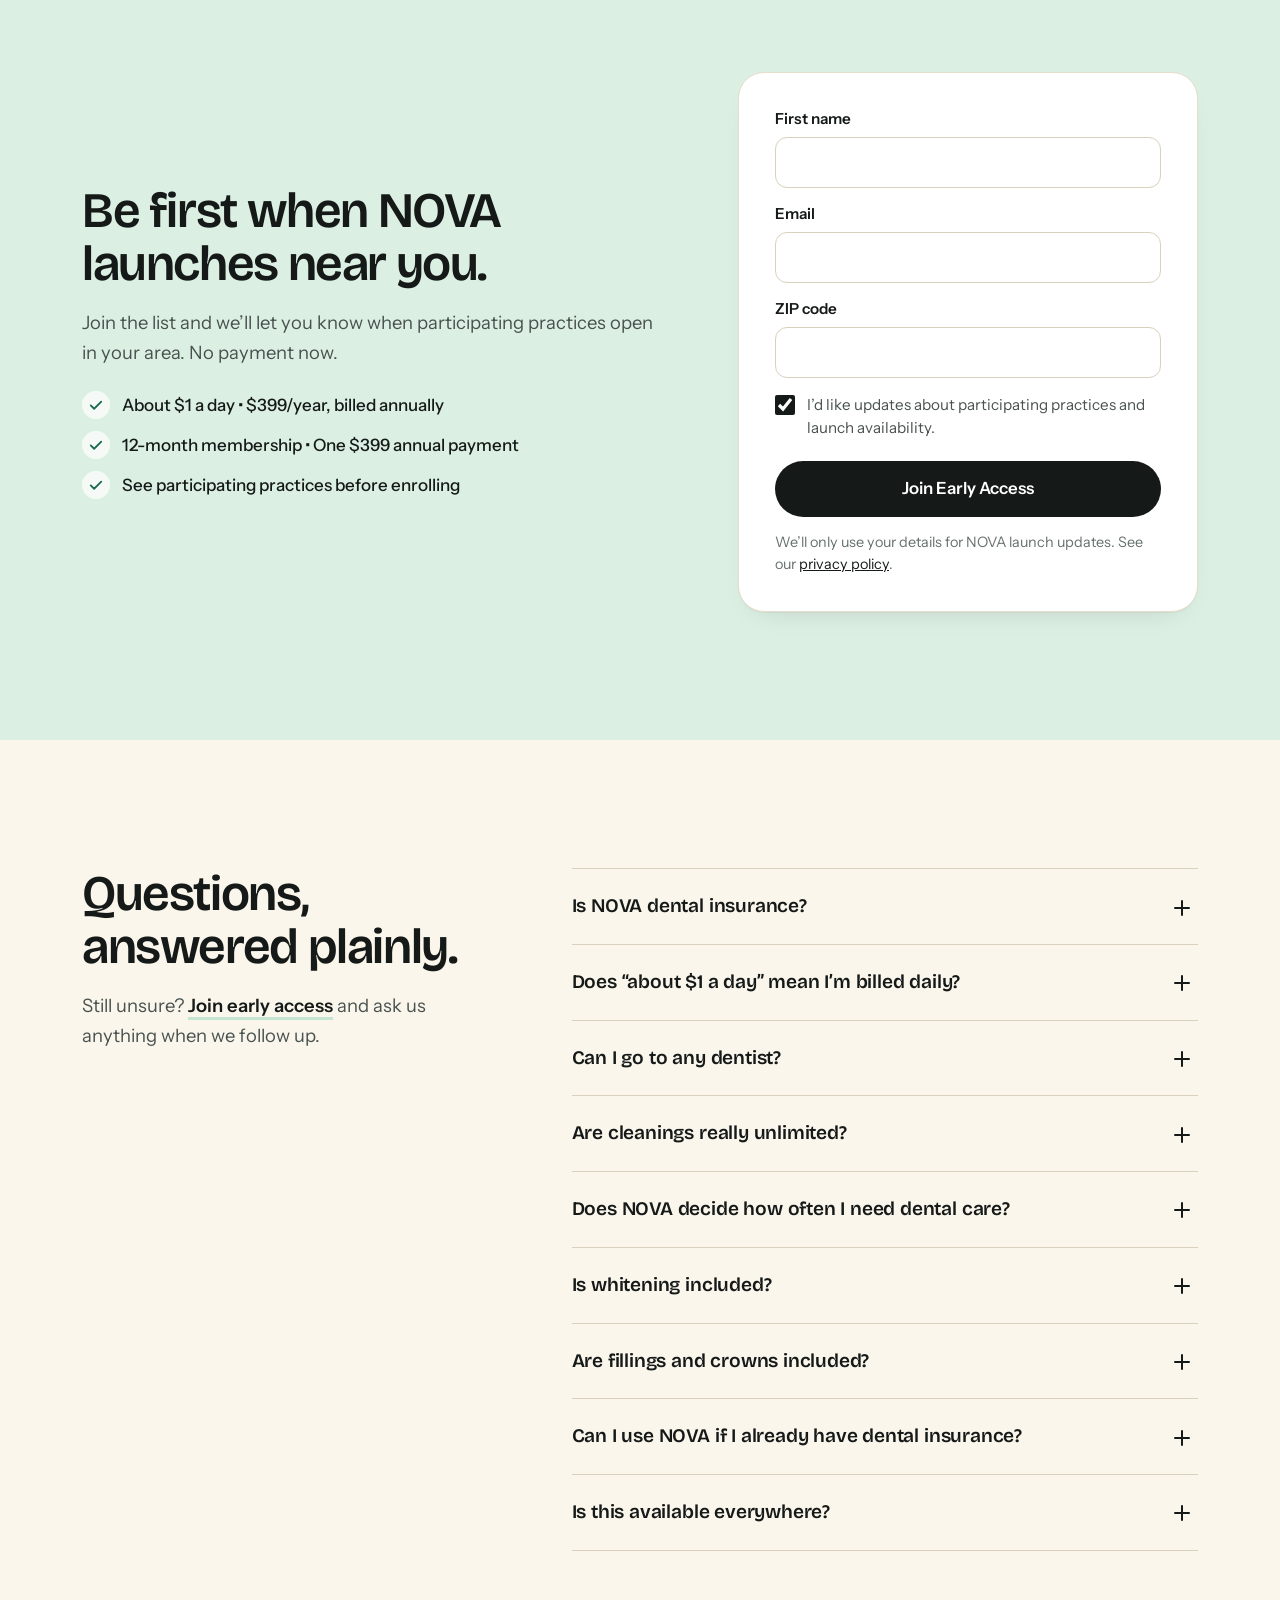
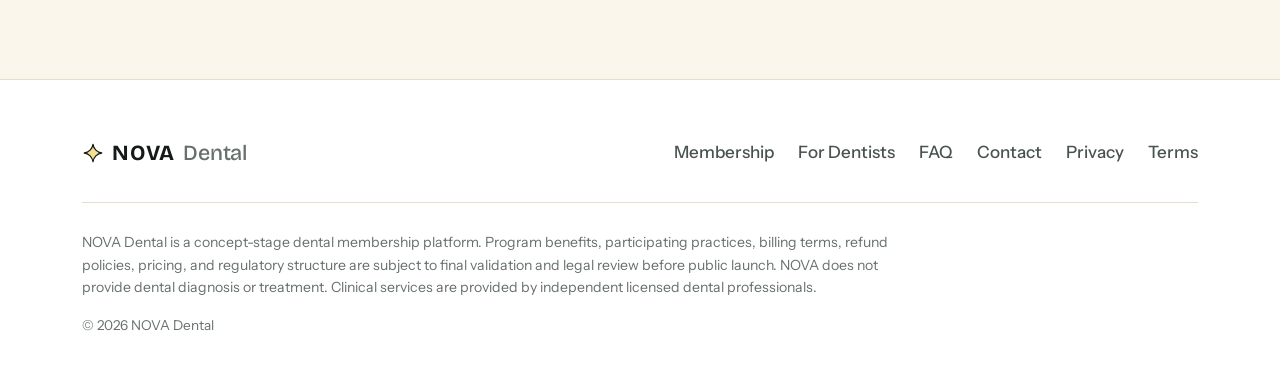
==== commit 4c0ec598: "Use about $1 a day with explicit $399 annual payment disclosures" ====
--- a/index.html
+++ b/index.html
@@ -759,14 +759,14 @@
       <div class="container hero-grid">
         <div class="hero-copy">
           <p class="badge badge-butter">NO INSURANCE REQUIRED</p>
-          <h1 id="hero-title" class="display">Dental care for about $1.09&nbsp;a&nbsp;day.</h1>
+          <h1 id="hero-title" class="display">Dental care for about $1&nbsp;a&nbsp;day.</h1>
           <p class="lede">Unlimited routine cleanings, professional whitening, exams, X-rays, digital scans, and member support through participating local dentists.</p>
 
           <!-- PRICING STACK: keep the billing amount and 12-month term directly under $1.09/day -->
           <div class="hero-price price-stack">
-            <p class="price-line"><span class="price-num">$1.09</span><span class="price-per">/day</span></p>
-            <p class="price-billed">Billed at $399/year</p>
-            <p class="price-term">12-month membership • $399 total</p>
+            <p class="price-line"><span class="price-num">About $1</span><span class="price-per">a day</span></p>
+            <p class="price-billed">$399/year, billed annually</p>
+            <p class="price-term">12-month membership • One $399 annual payment</p>
           </div>
 
           <div class="hero-ctas">
@@ -810,7 +810,7 @@
     <section class="trust" aria-label="Membership highlights">
       <div class="container">
         <ul class="trust-list">
-          <li><strong>About $1.09 a day</strong><span>Billed at $399/year</span></li>
+          <li><strong>About $1 a day</strong><span>$399/year, billed annually</span></li>
           <li><strong>No insurance required</strong><span>Membership-based care</span></li>
           <li><strong>Professional whitening</strong><span>Included for eligible members</span></li>
           <li><strong>Participating dentists</strong><span>Local independent practices</span></li>
@@ -823,11 +823,11 @@
       <div class="container">
         <div class="value">
           <div class="value-copy">
-            <h2 id="value-title" class="h2">All of this for about $1.09&nbsp;a&nbsp;day.</h2>
+            <h2 id="value-title" class="h2">All of this for about $1&nbsp;a&nbsp;day.</h2>
             <div class="value-price">
               <div class="price-stack price-stack-compact">
-                <p class="price-billed">Billed at $399/year</p>
-                <p class="price-term">12-month membership • $399 total</p>
+                <p class="price-billed">$399/year, billed annually</p>
+                <p class="price-term">12-month membership • One $399 annual payment</p>
               </div>
               <a class="btn btn-primary" href="#early-access" data-track="value_join">Join Early Access</a>
             </div>
@@ -1050,9 +1050,9 @@
             <p class="badge badge-butter">FOUNDING MEMBERSHIP</p>
             <h3 id="receipt-title" class="sr-only">NOVA Dental founding membership</h3>
             <div class="price-stack">
-              <p class="receipt-price"><span class="price-num">$1.09</span><span class="price-per">/day</span></p>
-              <p class="price-billed price-billed-lg">$399/year</p>
-              <p class="price-term">$399 total for a 12-month membership</p>
+              <p class="receipt-price"><span class="price-num">About $1</span><span class="price-per">a day</span></p>
+              <p class="price-billed price-billed-lg">$399/year, billed annually</p>
+              <p class="price-term">One $399 annual payment • 12-month membership</p>
             </div>
           </div>
 
@@ -1276,8 +1276,8 @@
           <h2 id="early-title" class="h2">Be first when NOVA launches near you.</h2>
           <p class="body-lg">Join the list and we’ll let you know when participating practices open in your area. No payment now.</p>
           <ul class="ticks ticks-compact">
-            <li><svg class="icon" aria-hidden="true"><use href="#i-check"/></svg>About $1.09/day, billed at $399/year</li>
-            <li><svg class="icon" aria-hidden="true"><use href="#i-check"/></svg>12-month membership • $399 total</li>
+            <li><svg class="icon" aria-hidden="true"><use href="#i-check"/></svg>About $1 a day • $399/year, billed annually</li>
+            <li><svg class="icon" aria-hidden="true"><use href="#i-check"/></svg>12-month membership • One $399 annual payment</li>
             <li><svg class="icon" aria-hidden="true"><use href="#i-check"/></svg>See participating practices before enrolling</li>
           </ul>
         </div>
@@ -1328,8 +1328,8 @@
             <p>No. NOVA is intended to operate as a dental membership program rather than an insurance reimbursement product. Final structure and terms will be subject to applicable legal and regulatory review.</p>
           </details>
           <details>
-            <summary>Am I charged $1.09 every day?</summary>
-            <p>No. NOVA costs $399 for a 12-month membership, billed annually. The $1.09/day figure is that annual total divided by 365 days, so you can compare it to other everyday costs. There is no daily billing.</p>
+            <summary>Does “about $1 a day” mean I’m billed daily?</summary>
+            <p>No. The membership price is $399 per year, billed as one annual payment for 12 months. “About $1 a day” is a rounded comparison: $399 ÷ 365 days is approximately $1.09 per day. It does not mean $365 per year. There is no daily or monthly billing.</p>
           </details>
           <details>
             <summary>Can I go to any dentist?</summary>
